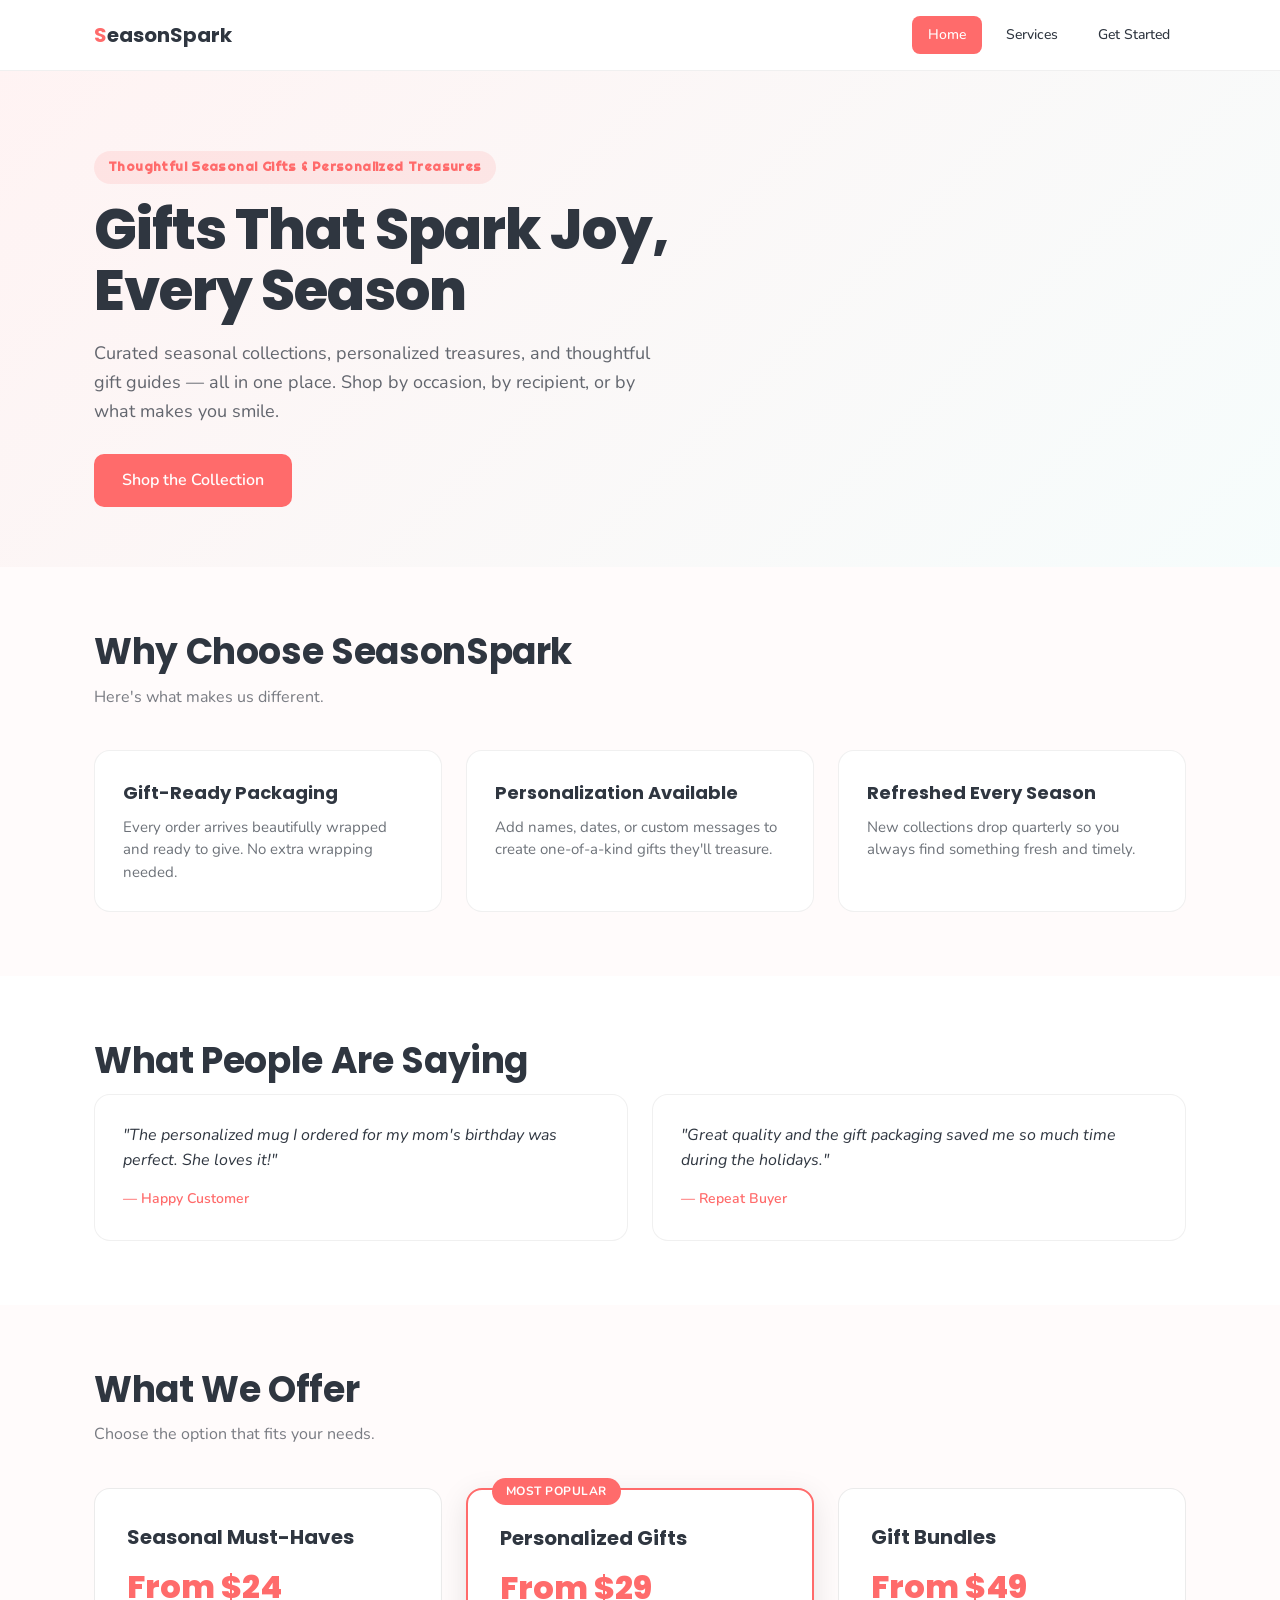
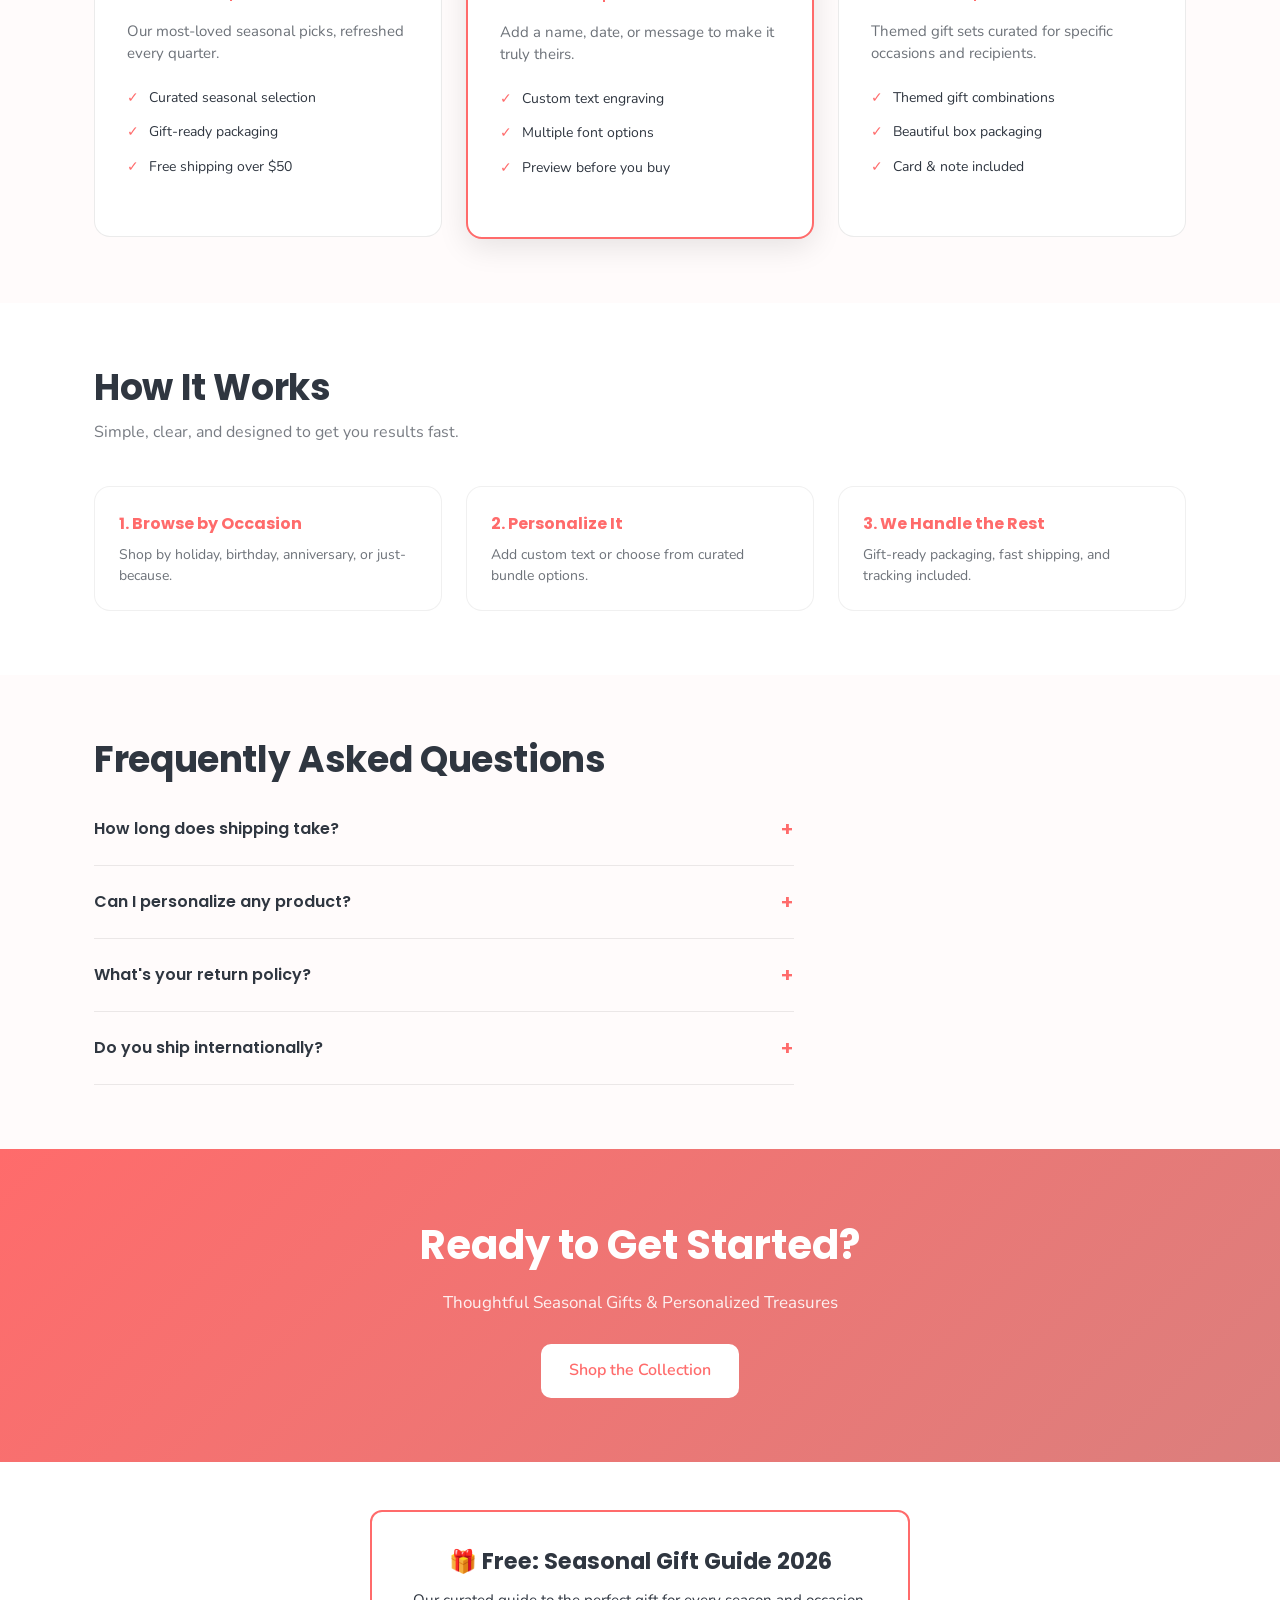
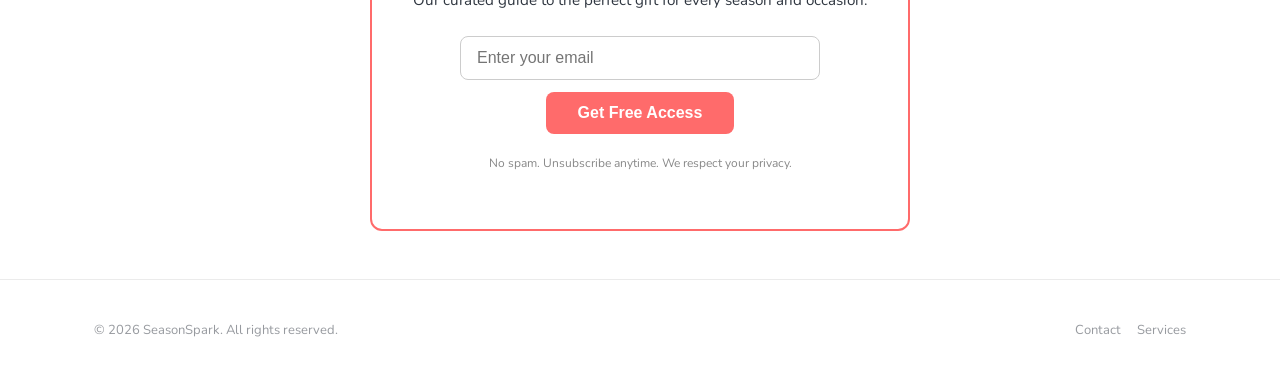
==== index.html @ 9049952f "Deploy myseasonalspark.com — ASI Network site update" ====
<!DOCTYPE html>
<html lang="en">
<head>
  <meta charset="utf-8">
  <meta name="viewport" content="width=device-width, initial-scale=1">
  <title>Home | SeasonSpark</title>
  <meta name="description" content="Discover curated seasonal collections and personalized gifts for every occasion. From holiday must-haves to birthday surprises — find the perfect gift that sparks joy.">
  <meta property="og:title" content="Home | SeasonSpark">
  <meta property="og:description" content="Discover curated seasonal collections and personalized gifts for every occasion. From holiday must-haves to birthday surprises — find the perfect gift that sparks joy.">
  <meta property="og:type" content="website">
  <meta property="og:url" content="https://myseasonalspark.com/">
  <meta name="twitter:card" content="summary">
  <meta name="twitter:title" content="Home | SeasonSpark">
  <meta name="twitter:description" content="Discover curated seasonal collections and personalized gifts for every occasion. From holiday must-haves to birthday surprises — find the perfect gift that sparks joy.">
  <link rel="preconnect" href="https://fonts.googleapis.com">
  <link rel="preconnect" href="https://fonts.gstatic.com" crossorigin>
  <link href="https://fonts.googleapis.com/css2?family=Poppins:wght@400;500;600;700;800&family=Nunito:wght@400;500;600;700;800&family=Righteous:wght@400;500;600;700;800&display=swap" rel="stylesheet">
  <link rel="stylesheet" href="./styles.css">
<script type="application/ld+json">
{
  "@context": "https://schema.org",
  "@type": "Store",
  "name": "SeasonSpark",
  "description": "Curated seasonal and occasion-based gift collections with personalization options.",
  "url": "https://myseasonalspark.com",
  "email": "hello@myseasonalspark.com"
}
</script>
<link rel="canonical" href="https://myseasonalspark.com/">
</head>
<body data-business-id="b2">
  <header class="site-header">
    <div class="container">
      <a href="./index.html" class="logo"><span>S</span>easonSpark</a>
      <nav class="nav-links">
    <a href="./index.html" class="active">Home</a>
    <a href="./offer.html">Services</a>
    <a href="./checkout.html">Get Started</a>
      </nav>
    </div>
  </header>
  <section class="hero-section">
    <div class="container">
      <div class="hero-content">
        <div class="hero-badge">Thoughtful Seasonal Gifts &amp; Personalized Treasures</div>
        <h1>Gifts That Spark Joy, Every Season</h1>
        <p>Curated seasonal collections, personalized treasures, and thoughtful gift guides — all in one place. Shop by occasion, by recipient, or by what makes you smile.</p>
        <div class="btn-group">
          <a href="./offer.html" class="btn btn-primary">Shop the Collection</a>
        </div>
      </div>
    </div>
  </section>
  <section class="section section-alt">
    <div class="container">
      <h2 class="section-title">Why Choose SeasonSpark</h2>
      <p class="section-subtitle">Here's what makes us different.</p>
      <div class="features-grid">
        <div class="feature-card">
          <h3>Gift-Ready Packaging</h3>
          <p>Every order arrives beautifully wrapped and ready to give. No extra wrapping needed.</p>
        </div>
        <div class="feature-card">
          <h3>Personalization Available</h3>
          <p>Add names, dates, or custom messages to create one-of-a-kind gifts they&#x27;ll treasure.</p>
        </div>
        <div class="feature-card">
          <h3>Refreshed Every Season</h3>
          <p>New collections drop quarterly so you always find something fresh and timely.</p>
        </div>
      </div>
    </div>
  </section>
  <section class="section">
    <div class="container">
      <h2 class="section-title">What People Are Saying</h2>
      <div class="proof-grid">
        <div class="proof-card">
          <blockquote>"The personalized mug I ordered for my mom&#x27;s birthday was perfect. She loves it!"</blockquote>
          <cite>— Happy Customer</cite>
        </div>
        <div class="proof-card">
          <blockquote>"Great quality and the gift packaging saved me so much time during the holidays."</blockquote>
          <cite>— Repeat Buyer</cite>
        </div>
      </div>
    </div>
  </section>
  <section class="section  section-alt">
    <div class="container">
      <h2 class="section-title">What We Offer</h2>
      <p class="section-subtitle">Choose the option that fits your needs.</p>
      <div class="offers-grid">
        <div class="offer-card">
          <h3>Seasonal Must-Haves</h3>
          <div class="offer-price">From $24</div>
          <p>Our most-loved seasonal picks, refreshed every quarter.</p>
          <ul>
          <li>Curated seasonal selection</li>
          <li>Gift-ready packaging</li>
          <li>Free shipping over $50</li>
          </ul>
        </div>
        <div class="offer-card featured">
          <h3>Personalized Gifts</h3>
          <div class="offer-price">From $29</div>
          <p>Add a name, date, or message to make it truly theirs.</p>
          <ul>
          <li>Custom text engraving</li>
          <li>Multiple font options</li>
          <li>Preview before you buy</li>
          </ul>
        </div>
        <div class="offer-card">
          <h3>Gift Bundles</h3>
          <div class="offer-price">From $49</div>
          <p>Themed gift sets curated for specific occasions and recipients.</p>
          <ul>
          <li>Themed gift combinations</li>
          <li>Beautiful box packaging</li>
          <li>Card &amp; note included</li>
          </ul>
        </div>
      </div>
    </div>
  </section>
  <section class="section">
    <div class="container">
      <h2 class="section-title">How It Works</h2>
      <p class="section-subtitle">Simple, clear, and designed to get you results fast.</p>
      <div class="process-grid">
        <div class="process-step">
          <h3>1. Browse by Occasion</h3>
          <p>Shop by holiday, birthday, anniversary, or just-because.</p>
        </div>
        <div class="process-step">
          <h3>2. Personalize It</h3>
          <p>Add custom text or choose from curated bundle options.</p>
        </div>
        <div class="process-step">
          <h3>3. We Handle the Rest</h3>
          <p>Gift-ready packaging, fast shipping, and tracking included.</p>
        </div>
      </div>
    </div>
  </section>
  <section class="section section-alt">
    <div class="container">
      <h2 class="section-title">Frequently Asked Questions</h2>
      <div class="faq-list">
        <details class="faq-item">
          <summary>How long does shipping take?</summary>
          <p>Standard shipping is 5-8 business days. Express options available at checkout for time-sensitive gifts.</p>
        </details>
        <details class="faq-item">
          <summary>Can I personalize any product?</summary>
          <p>Most of our products support personalization. Look for the &#x27;Personalize&#x27; badge on eligible items.</p>
        </details>
        <details class="faq-item">
          <summary>What&#x27;s your return policy?</summary>
          <p>30-day returns for non-personalized items. Personalized items can be exchanged if there&#x27;s a production error.</p>
        </details>
        <details class="faq-item">
          <summary>Do you ship internationally?</summary>
          <p>Currently shipping within the US. International shipping coming soon.</p>
        </details>
      </div>
    </div>
  </section>
  <section class="cta-section">
    <div class="container">
      <h2>Ready to Get Started?</h2>
      <p>Thoughtful Seasonal Gifts &amp; Personalized Treasures</p>
      <a href="./offer.html" class="btn btn-primary">Shop the Collection</a>
    </div>
  </section>
  
  <!-- Lead Capture -->
  <section class="lead-capture" id="free-resource">
    <h3>🎁 Free: Seasonal Gift Guide 2026</h3>
    <p>Our curated guide to the perfect gift for every season and occasion.</p>
    <form action="#" method="POST" id="lead-form">
      <input type="email" name="email" placeholder="Enter your email" required aria-label="Email address">
      <button type="submit">Get Free Access</button>
      <p class="privacy-note">No spam. Unsubscribe anytime. We respect your privacy.</p>
    </form>
  </section>

  <footer class="site-footer">
    <div class="container">
      <div class="footer-content">
        <p>&copy; 2026 SeasonSpark. All rights reserved.</p>
        <div class="footer-links">
          <a href="mailto:support@myseasonalspark.com">Contact</a>
          <a href="./offer.html">Services</a>
        </div>
      </div>
    </div>
  </footer>
  <script>
  (function(){
    var bid='b2',page=location.pathname.split('/').pop()||'index.html';
    var key='asi_pv_'+bid;
    try{var d=JSON.parse(localStorage.getItem(key)||'{}');d[page]=(d[page]||0)+1;d._total=(d._total||0)+1;d._last=new Date().toISOString();d._ref=document.referrer||'direct';localStorage.setItem(key,JSON.stringify(d));}catch(e){}
    if(window.ASI_ANALYTICS_URL){try{navigator.sendBeacon(window.ASI_ANALYTICS_URL,JSON.stringify({business_id:bid,page:page,referrer:document.referrer||'direct',timestamp:new Date().toISOString(),ua:navigator.userAgent}));}catch(e){}}
  })();
  </script>

<script>
// Lead capture — stores submissions locally until email service is connected
document.addEventListener('DOMContentLoaded', function() {
  var form = document.getElementById('lead-form');
  if (form) {
    form.addEventListener('submit', function(e) {
      e.preventDefault();
      var email = form.querySelector('input[type="email"]').value;
      if (!email) return;
      // Store locally (will be replaced with real email API endpoint)
      var leads = JSON.parse(localStorage.getItem('asi_leads') || '[]');
      leads.push({ email: email, timestamp: new Date().toISOString(), source: window.location.hostname });
      localStorage.setItem('asi_leads', JSON.stringify(leads));
      // Show success
      var section = form.closest('.lead-capture');
      section.innerHTML = '<h3>✅ You\'re in!</h3><p>Check your inbox for your free resource.</p>';
    });
  }
});
</script>

</body>
</html>
---- styles.css ----
:root {
  --primary: #FF6B6B;
  --secondary: #4ECDC4;
  --accent: #FFE66D;
  --ink: #2F3640;
  --surface: #FFFFFF;
  --display: 'Poppins', system-ui, sans-serif;
  --body: 'Nunito', system-ui, sans-serif;
  --accent-font: 'Righteous', system-ui, sans-serif;
}
*{box-sizing:border-box;margin:0;padding:0;}
body{
  font-family:var(--body);color:var(--ink);background:var(--surface);
  line-height:1.6;-webkit-font-smoothing:antialiased;
}
a{color:var(--primary);text-decoration:none;}
a:hover{text-decoration:underline;}
img{max-width:100%;height:auto;}

/* Layout */
.container{max-width:1140px;margin:0 auto;padding:0 24px;}

/* Header */
.site-header{
  padding:16px 0;border-bottom:1px solid rgba(0,0,0,0.06);
  background:rgba(255,255,255,0.95);backdrop-filter:blur(10px);
  position:sticky;top:0;z-index:100;
}
.site-header .container{display:flex;align-items:center;justify-content:space-between;gap:16px;flex-wrap:wrap;}
.logo{font-family:var(--display);font-size:20px;font-weight:700;color:var(--ink);text-decoration:none;}
.logo:hover{text-decoration:none;}
.logo span{color:var(--primary);}
.nav-links{display:flex;gap:8px;align-items:center;flex-wrap:wrap;}
.nav-links a{
  padding:8px 16px;border-radius:8px;font-size:14px;font-weight:500;
  color:var(--ink);text-decoration:none;transition:all .2s;
}
.nav-links a:hover{background:rgba(0,0,0,0.04);text-decoration:none;}
.nav-links a.active{background:var(--primary);color:#fff;}

/* Hero */
.hero-section{
  padding:80px 0 60px;
  background:linear-gradient(135deg,
    color-mix(in srgb, var(--primary) 8%, var(--surface)),
    color-mix(in srgb, var(--secondary) 5%, var(--surface)));
}
.hero-content{max-width:680px;}
.hero-badge{
  display:inline-block;padding:6px 14px;border-radius:100px;
  background:color-mix(in srgb, var(--primary) 12%, transparent);
  color:var(--primary);font-size:13px;font-weight:600;
  font-family:var(--accent-font);letter-spacing:0.03em;margin-bottom:16px;
}
.hero-content h1{
  font-family:var(--display);font-size:clamp(32px,5vw,56px);
  font-weight:800;line-height:1.08;letter-spacing:-0.02em;margin-bottom:18px;color:var(--ink);
}
.hero-content p{font-size:18px;line-height:1.6;color:color-mix(in srgb,var(--ink) 75%,transparent);max-width:560px;margin-bottom:28px;}
.btn{
  display:inline-block;padding:14px 28px;border-radius:10px;
  font-size:16px;font-weight:600;text-decoration:none;transition:all .2s;cursor:pointer;border:none;
}
.btn:hover{text-decoration:none;transform:translateY(-1px);box-shadow:0 4px 16px rgba(0,0,0,0.12);}
.btn-primary{background:var(--primary);color:#fff;}
.btn-secondary{background:transparent;color:var(--primary);border:2px solid var(--primary);}
.btn-group{display:flex;gap:12px;flex-wrap:wrap;}

/* Sections */
.section{padding:64px 0;}
.section-alt{background:color-mix(in srgb,var(--primary) 3%,var(--surface));}
.section-title{
  font-family:var(--display);font-size:clamp(24px,3.5vw,36px);
  font-weight:700;line-height:1.15;letter-spacing:-0.01em;margin-bottom:12px;
}
.section-subtitle{font-size:16px;color:color-mix(in srgb,var(--ink) 65%,transparent);max-width:560px;margin-bottom:40px;}

/* Feature grid */
.features-grid{display:grid;grid-template-columns:repeat(auto-fit,minmax(300px,1fr));gap:24px;}
.feature-card{
  padding:28px;border-radius:16px;background:#fff;
  border:1px solid rgba(0,0,0,0.06);transition:box-shadow .2s;
}
.feature-card:hover{box-shadow:0 8px 30px rgba(0,0,0,0.08);}
.feature-card h3{font-family:var(--display);font-size:18px;font-weight:700;margin-bottom:8px;}
.feature-card p{font-size:15px;color:color-mix(in srgb,var(--ink) 70%,transparent);line-height:1.5;}

/* Offer cards */
.offers-grid{display:grid;grid-template-columns:repeat(auto-fit,minmax(280px,1fr));gap:24px;align-items:start;}
.offer-card{
  padding:32px;border-radius:16px;background:#fff;
  border:1px solid rgba(0,0,0,0.08);position:relative;
}
.offer-card.featured{border:2px solid var(--primary);box-shadow:0 8px 30px rgba(0,0,0,0.1);}
.offer-card.featured::before{
  content:'Most Popular';position:absolute;top:-12px;left:24px;
  padding:4px 14px;border-radius:100px;background:var(--primary);color:#fff;
  font-size:12px;font-weight:700;letter-spacing:0.04em;text-transform:uppercase;
}
.offer-card h3{font-family:var(--display);font-size:20px;font-weight:700;margin-bottom:4px;}
.offer-price{font-size:32px;font-weight:800;color:var(--primary);font-family:var(--display);margin:8px 0;}
.offer-card>p{font-size:15px;color:color-mix(in srgb,var(--ink) 70%,transparent);margin-bottom:16px;line-height:1.5;}
.offer-card ul{list-style:none;margin-bottom:20px;}
.offer-card ul li{padding:6px 0;font-size:14px;color:var(--ink);position:relative;padding-left:22px;}
.offer-card ul li::before{content:'✓';position:absolute;left:0;color:var(--primary);font-weight:700;}
.offer-card .btn{width:100%;text-align:center;}

/* Process */
.process-grid{display:grid;grid-template-columns:repeat(auto-fit,minmax(220px,1fr));gap:24px;counter-reset:process;}
.process-step{padding:24px;border-radius:16px;background:#fff;border:1px solid rgba(0,0,0,0.06);}
.process-step h3{font-family:var(--display);font-size:16px;font-weight:700;margin-bottom:8px;color:var(--primary);}
.process-step p{font-size:14px;color:color-mix(in srgb,var(--ink) 70%,transparent);line-height:1.5;}

/* FAQ */
.faq-list{max-width:700px;}
.faq-item{border-bottom:1px solid rgba(0,0,0,0.08);padding:20px 0;}
.faq-item summary{
  font-family:var(--display);font-size:16px;font-weight:600;cursor:pointer;
  list-style:none;display:flex;justify-content:space-between;align-items:center;
}
.faq-item summary::after{content:'+';font-size:20px;color:var(--primary);transition:transform .2s;}
.faq-item[open] summary::after{content:'−';}
.faq-item p{margin-top:12px;font-size:15px;color:color-mix(in srgb,var(--ink) 75%,transparent);line-height:1.6;}

/* Proof */
.proof-grid{display:grid;grid-template-columns:repeat(auto-fit,minmax(300px,1fr));gap:24px;}
.proof-card{padding:28px;border-radius:16px;background:#fff;border:1px solid rgba(0,0,0,0.06);}
.proof-card blockquote{font-size:16px;font-style:italic;line-height:1.6;color:var(--ink);margin-bottom:12px;}
.proof-card cite{font-size:14px;font-weight:600;color:var(--primary);font-style:normal;}

/* CTA Footer */
.cta-section{
  padding:64px 0;text-align:center;
  background:linear-gradient(135deg,var(--primary),color-mix(in srgb,var(--primary) 80%,var(--secondary)));
  color:#fff;
}
.cta-section h2{font-family:var(--display);font-size:clamp(24px,4vw,40px);font-weight:700;margin-bottom:12px;color:#fff;}
.cta-section p{font-size:17px;opacity:.9;margin-bottom:28px;max-width:500px;margin-left:auto;margin-right:auto;}
.cta-section .btn-primary{background:#fff;color:var(--primary);}

/* Footer */
.site-footer{padding:40px 0;border-top:1px solid rgba(0,0,0,0.08);}
.footer-content{display:flex;justify-content:space-between;align-items:center;flex-wrap:wrap;gap:16px;}
.footer-content p{font-size:13px;color:color-mix(in srgb,var(--ink) 50%,transparent);}
.footer-links{display:flex;gap:16px;}
.footer-links a{font-size:13px;color:color-mix(in srgb,var(--ink) 50%,transparent);}
.footer-links a:hover{color:var(--primary);}

/* Network grid (B0 only) */
.network-grid{display:grid;grid-template-columns:repeat(auto-fit,minmax(300px,1fr));gap:20px;}
.network-card{
  padding:24px;border-radius:16px;background:#fff;
  border:1px solid rgba(0,0,0,0.06);transition:all .2s;
}
.network-card:hover{box-shadow:0 8px 30px rgba(0,0,0,0.08);transform:translateY(-2px);}
.network-card h3{font-family:var(--display);font-size:17px;font-weight:700;margin-bottom:4px;}
.network-card p{font-size:14px;color:color-mix(in srgb,var(--ink) 65%,transparent);margin-bottom:12px;}
.network-card a{font-size:14px;font-weight:600;}

/* Email capture */
.email-form{display:flex;gap:10px;flex-wrap:wrap;max-width:460px;}
.email-form input{
  flex:1;min-width:200px;padding:12px 16px;border:2px solid rgba(0,0,0,0.1);
  border-radius:10px;font-size:15px;font-family:var(--body);
}
.email-form input:focus{outline:none;border-color:var(--primary);}

/* Responsive */
@media(max-width:768px){
  .hero-section{padding:48px 0 40px;}
  .hero-content h1{font-size:28px;}
  .features-grid,.offers-grid,.process-grid,.proof-grid,.network-grid{grid-template-columns:1fr;}
  .nav-links{gap:4px;}
  .nav-links a{padding:6px 10px;font-size:13px;}
  .footer-content{flex-direction:column;text-align:center;}
}

/* ── Lead Capture ── */
.lead-capture {
  background: var(--surface, #f8f9fa);
  border: 2px solid var(--primary, #2563eb);
  border-radius: 12px;
  padding: 2rem;
  margin: 3rem auto;
  max-width: 540px;
  text-align: center;
}
.lead-capture h3 {
  font-family: var(--display, sans-serif);
  color: var(--ink, #1a1a2e);
  margin-bottom: 0.5rem;
  font-size: 1.4rem;
}
.lead-capture p {
  color: var(--ink, #333);
  margin-bottom: 1.5rem;
  font-size: 0.95rem;
}
.lead-capture form {
  display: flex;
  flex-direction: column;
  gap: 0.75rem;
  align-items: center;
}
.lead-capture input[type="email"] {
  width: 100%;
  max-width: 360px;
  padding: 0.75rem 1rem;
  border: 1px solid #ccc;
  border-radius: 8px;
  font-size: 1rem;
}
.lead-capture button {
  background: var(--primary, #2563eb);
  color: #fff;
  border: none;
  padding: 0.75rem 2rem;
  border-radius: 8px;
  font-size: 1rem;
  font-weight: 600;
  cursor: pointer;
  transition: opacity 0.2s;
}
.lead-capture button:hover {
  opacity: 0.9;
}
.lead-capture .privacy-note {
  font-size: 0.75rem;
  color: #888;
  margin-top: 0.5rem;
}
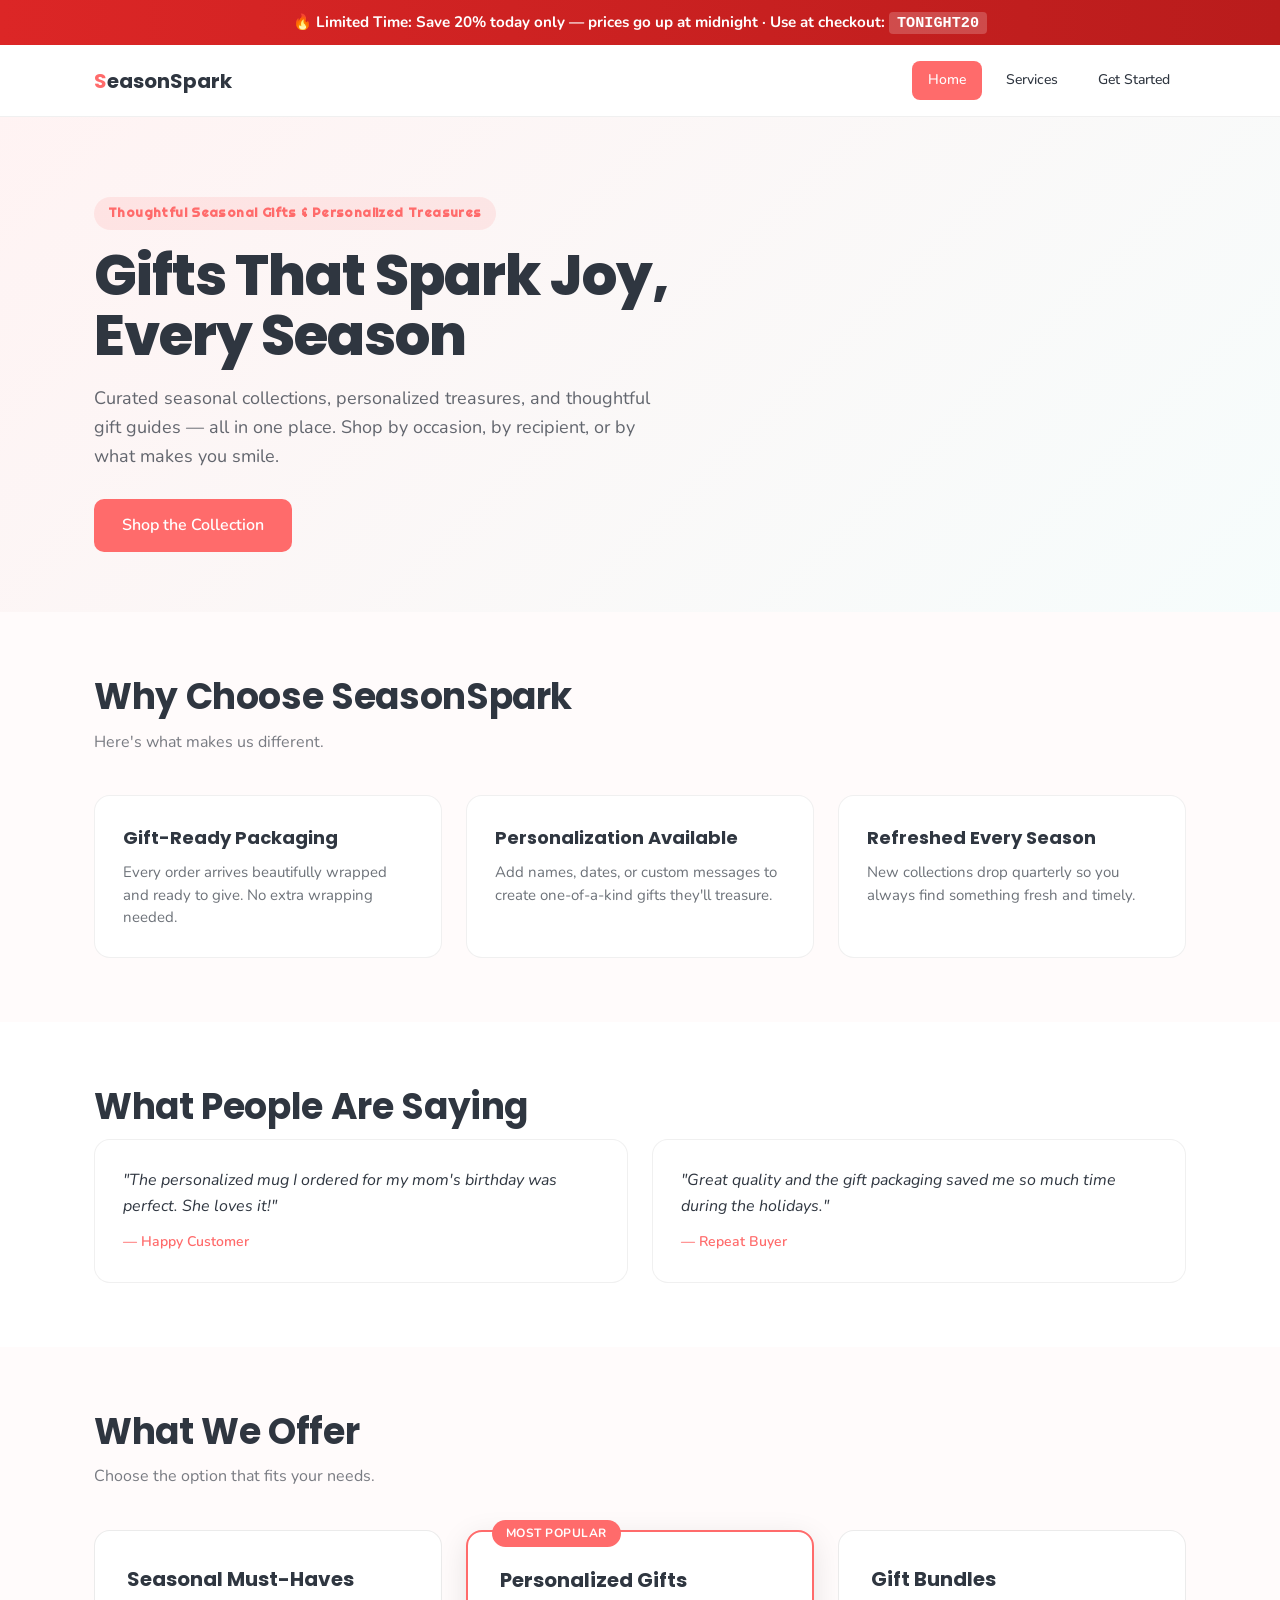
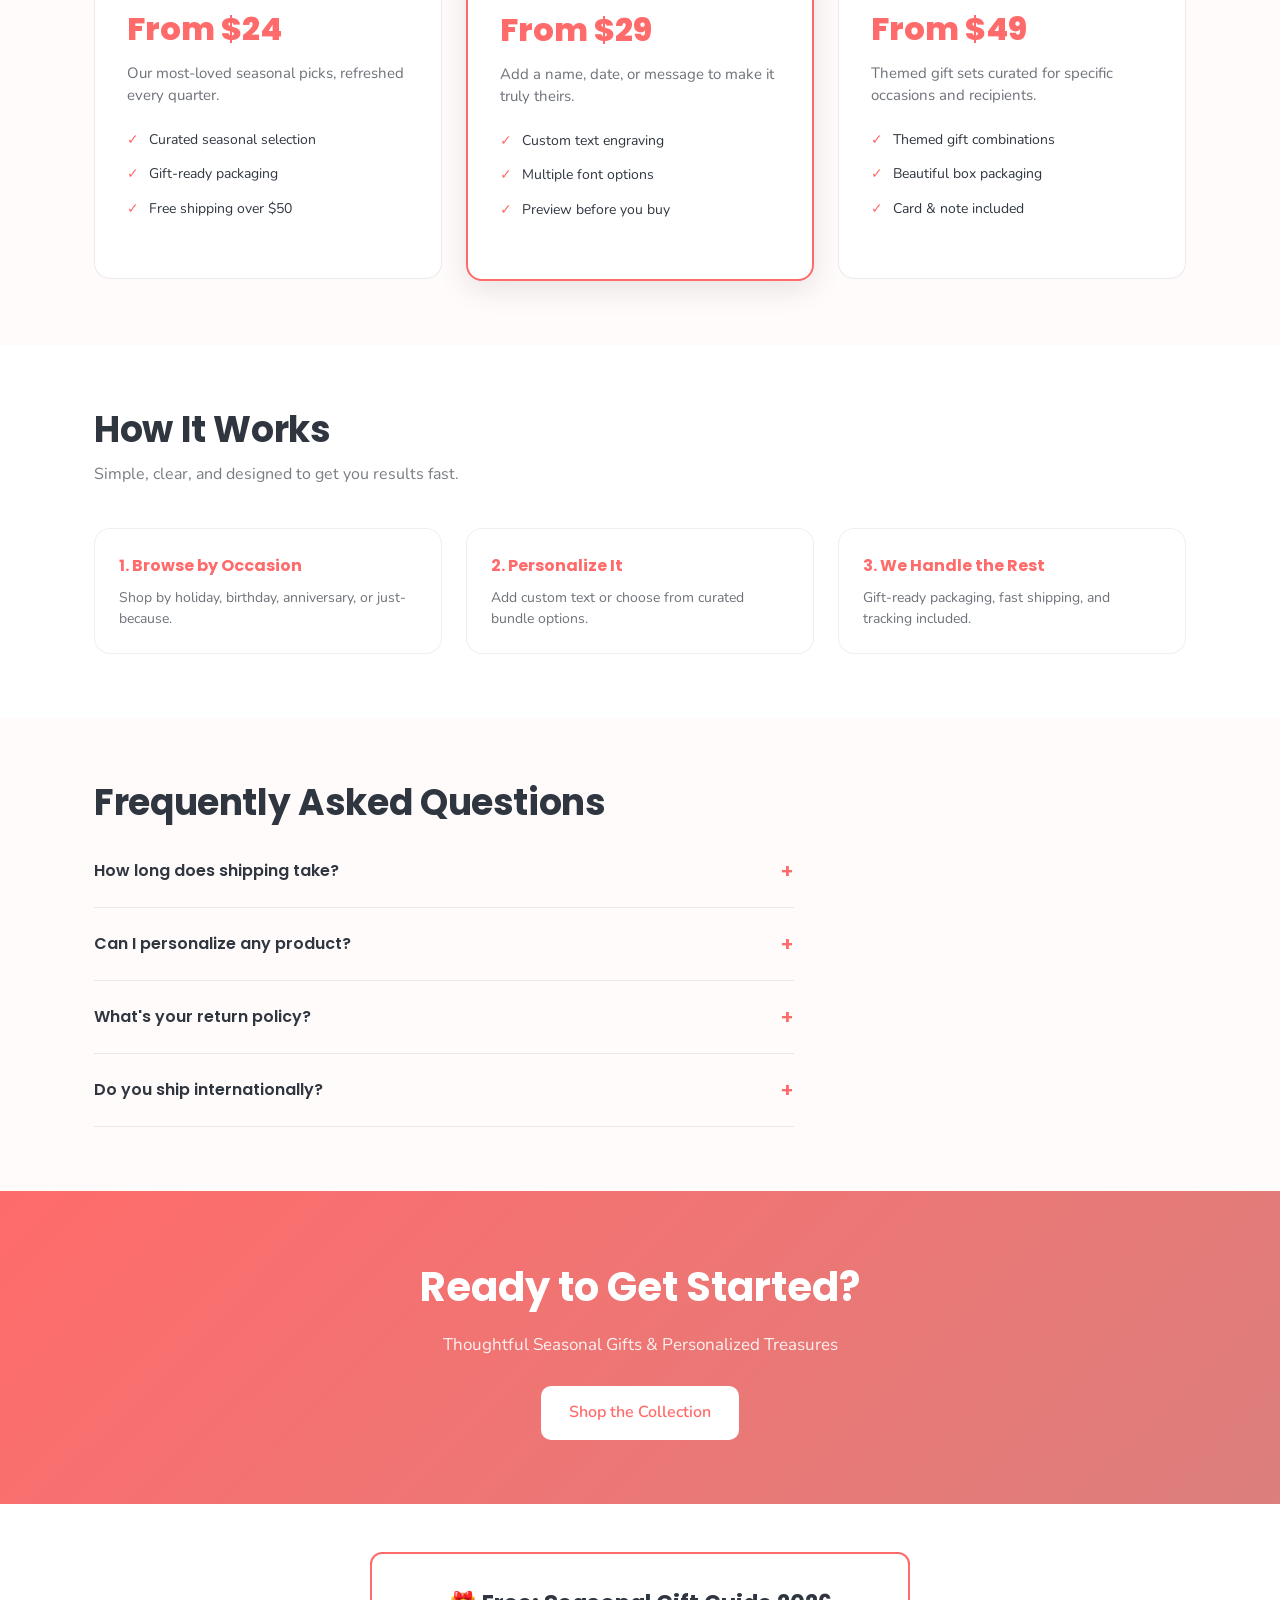
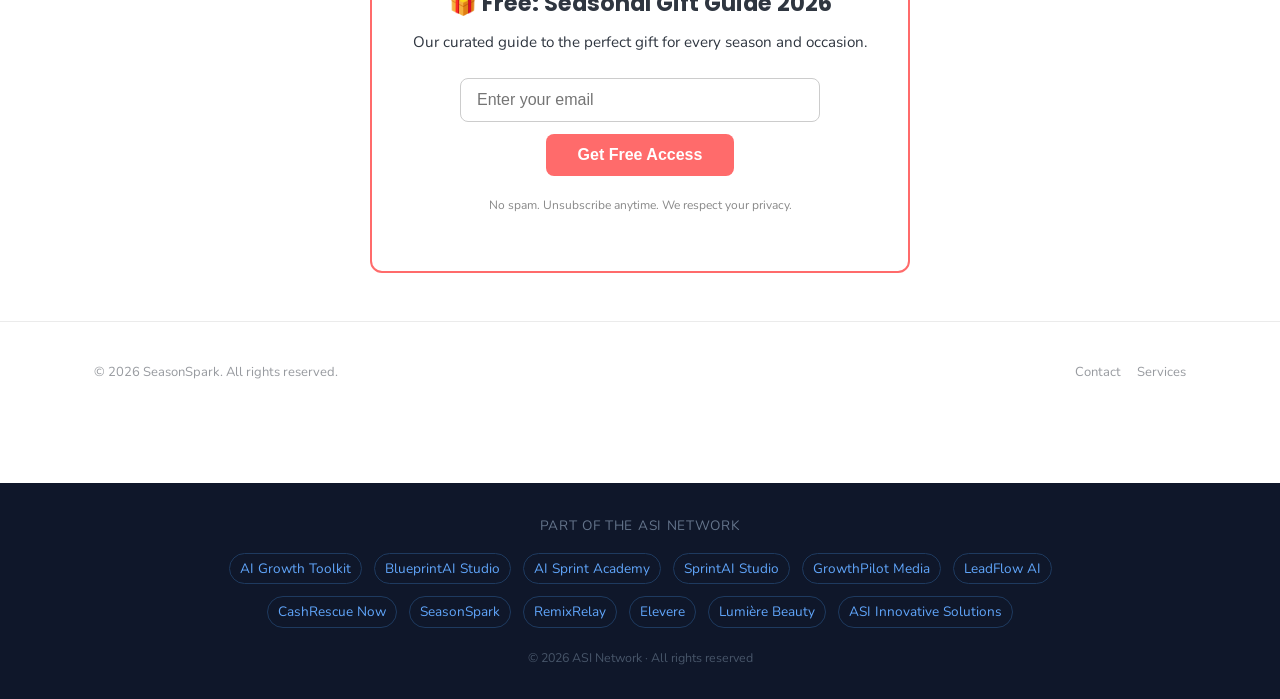
==== commit 65f8596a: "Midnight sprint: urgency + network links [19:20Z]" ====
--- a/index.html
+++ b/index.html
@@ -1,4 +1,6 @@
-<!DOCTYPE html>
+<div style="background:linear-gradient(90deg,#dc2626,#b91c1c);color:white;text-align:center;padding:10px 20px;font-weight:700;font-size:0.95rem;position:sticky;top:0;z-index:9999;">
+  🔥 Limited Time: Save 20% today only — prices go up at midnight · Use at checkout: <span style="background:rgba(255,255,255,0.2);padding:2px 8px;border-radius:4px;font-family:monospace;">TONIGHT20</span>
+</div><!DOCTYPE html>
 <html lang="en">
 <head>
   <meta charset="utf-8">
@@ -227,5 +229,26 @@
 });
 </script>
 
+
+
+<div class="asi-network-footer" style="background:#0f172a;color:#94a3b8;padding:32px 20px;margin-top:60px;text-align:center;">
+  <p style="font-size:0.85rem;margin-bottom:16px;color:#64748b;letter-spacing:0.05em;text-transform:uppercase;">Part of the ASI Network</p>
+  <div style="display:flex;flex-wrap:wrap;justify-content:center;gap:12px;max-width:900px;margin:0 auto;">
+    <a href="https://growthkithq.com" style="color:#60a5fa;text-decoration:none;font-size:0.85rem;padding:4px 10px;border:1px solid #1e3a5f;border-radius:20px;">AI Growth Toolkit</a>
+    <a href="https://blueprintaistudios.com" style="color:#60a5fa;text-decoration:none;font-size:0.85rem;padding:4px 10px;border:1px solid #1e3a5f;border-radius:20px;">BlueprintAI Studio</a>
+    <a href="https://aisprintacademy.com" style="color:#60a5fa;text-decoration:none;font-size:0.85rem;padding:4px 10px;border:1px solid #1e3a5f;border-radius:20px;">AI Sprint Academy</a>
+    <a href="https://sprintaistudios.com" style="color:#60a5fa;text-decoration:none;font-size:0.85rem;padding:4px 10px;border:1px solid #1e3a5f;border-radius:20px;">SprintAI Studio</a>
+    <a href="https://thegrowthpilothq.com" style="color:#60a5fa;text-decoration:none;font-size:0.85rem;padding:4px 10px;border:1px solid #1e3a5f;border-radius:20px;">GrowthPilot Media</a>
+    <a href="https://theleadflowhq.com" style="color:#60a5fa;text-decoration:none;font-size:0.85rem;padding:4px 10px;border:1px solid #1e3a5f;border-radius:20px;">LeadFlow AI</a>
+    <a href="https://thecashrescue.com" style="color:#60a5fa;text-decoration:none;font-size:0.85rem;padding:4px 10px;border:1px solid #1e3a5f;border-radius:20px;">CashRescue Now</a>
+    <a href="https://myseasonalspark.com" style="color:#60a5fa;text-decoration:none;font-size:0.85rem;padding:4px 10px;border:1px solid #1e3a5f;border-radius:20px;">SeasonSpark</a>
+    <a href="https://vfaistudios.com" style="color:#60a5fa;text-decoration:none;font-size:0.85rem;padding:4px 10px;border:1px solid #1e3a5f;border-radius:20px;">RemixRelay</a>
+    <a href="https://elevstyle.com" style="color:#60a5fa;text-decoration:none;font-size:0.85rem;padding:4px 10px;border:1px solid #1e3a5f;border-radius:20px;">Elevere</a>
+    <a href="https://lumiereglowco.com" style="color:#60a5fa;text-decoration:none;font-size:0.85rem;padding:4px 10px;border:1px solid #1e3a5f;border-radius:20px;">Lumière Beauty</a>
+    <a href="https://asiinnovativesolutions.com" style="color:#60a5fa;text-decoration:none;font-size:0.85rem;padding:4px 10px;border:1px solid #1e3a5f;border-radius:20px;">ASI Innovative Solutions</a>
+  </div>
+  <p style="font-size:0.78rem;margin-top:20px;color:#475569;">© 2026 ASI Network · All rights reserved</p>
+</div>
+
 </body>
 </html>
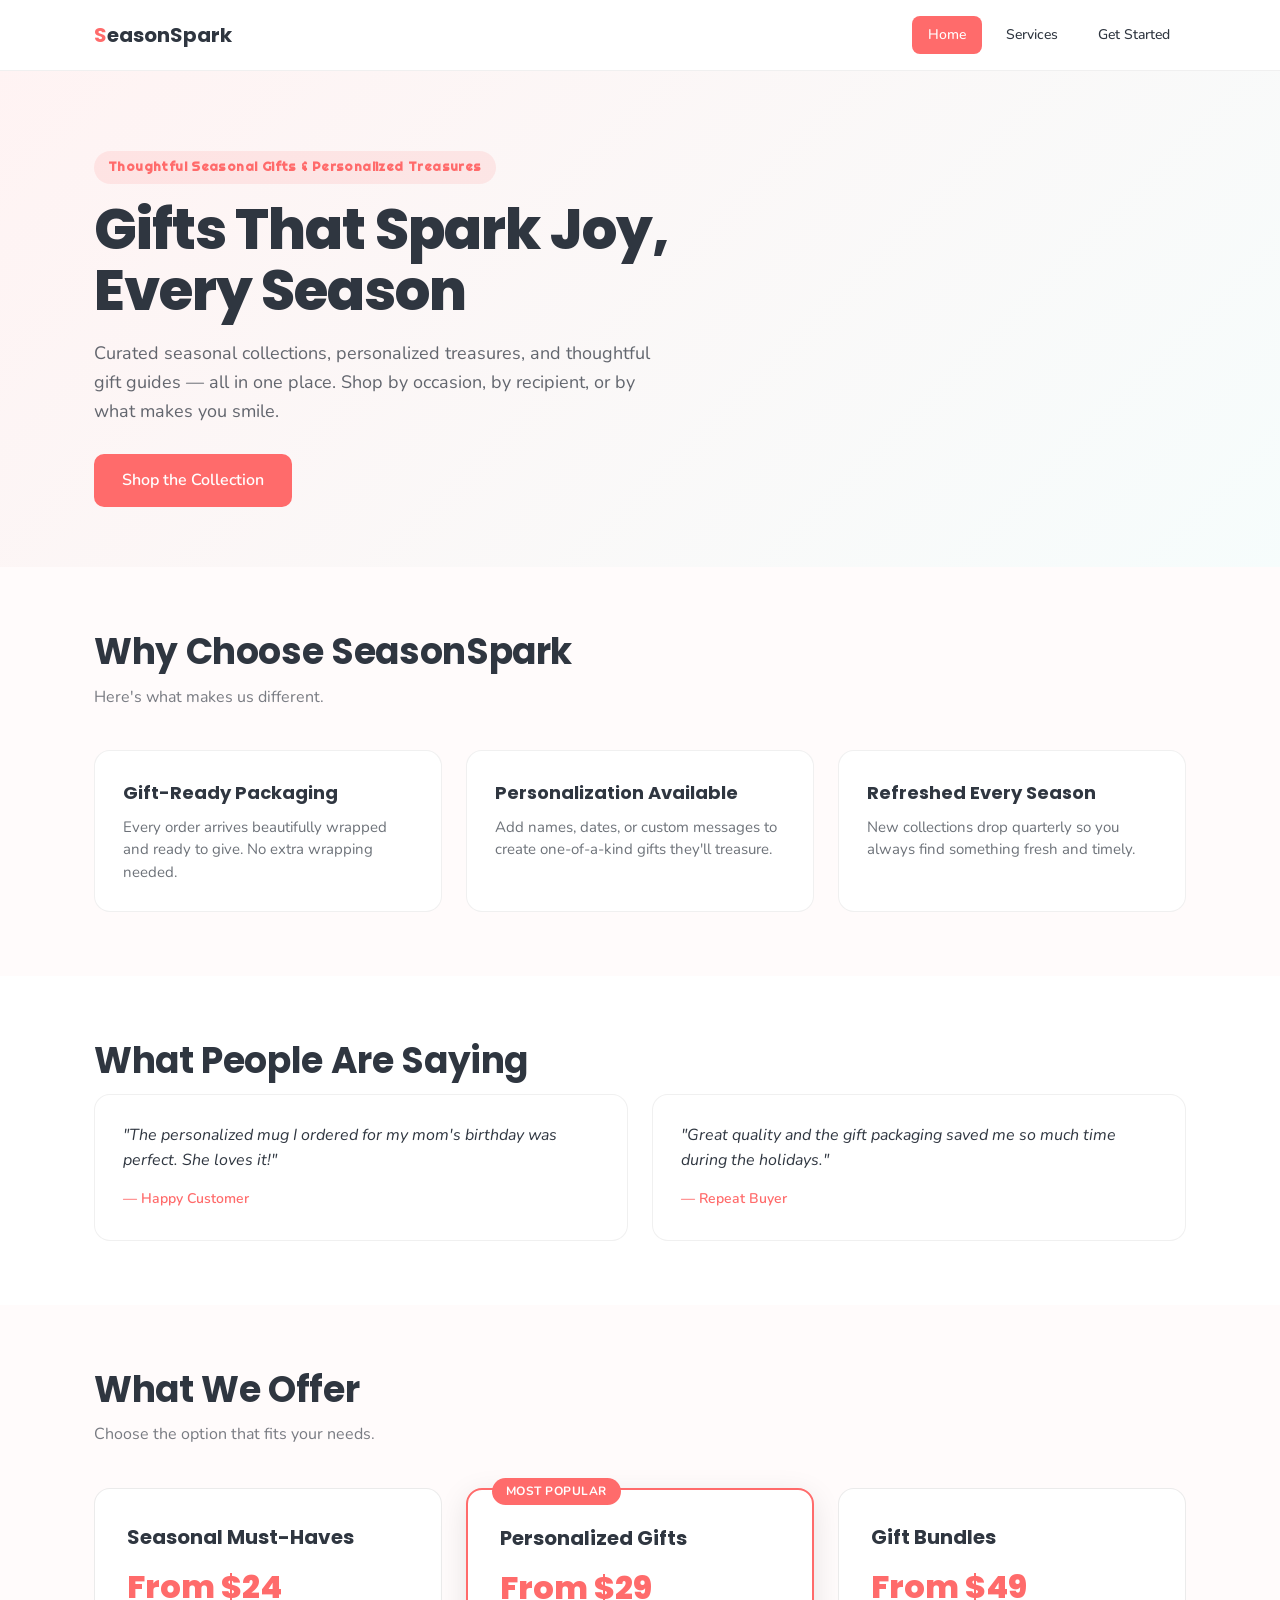
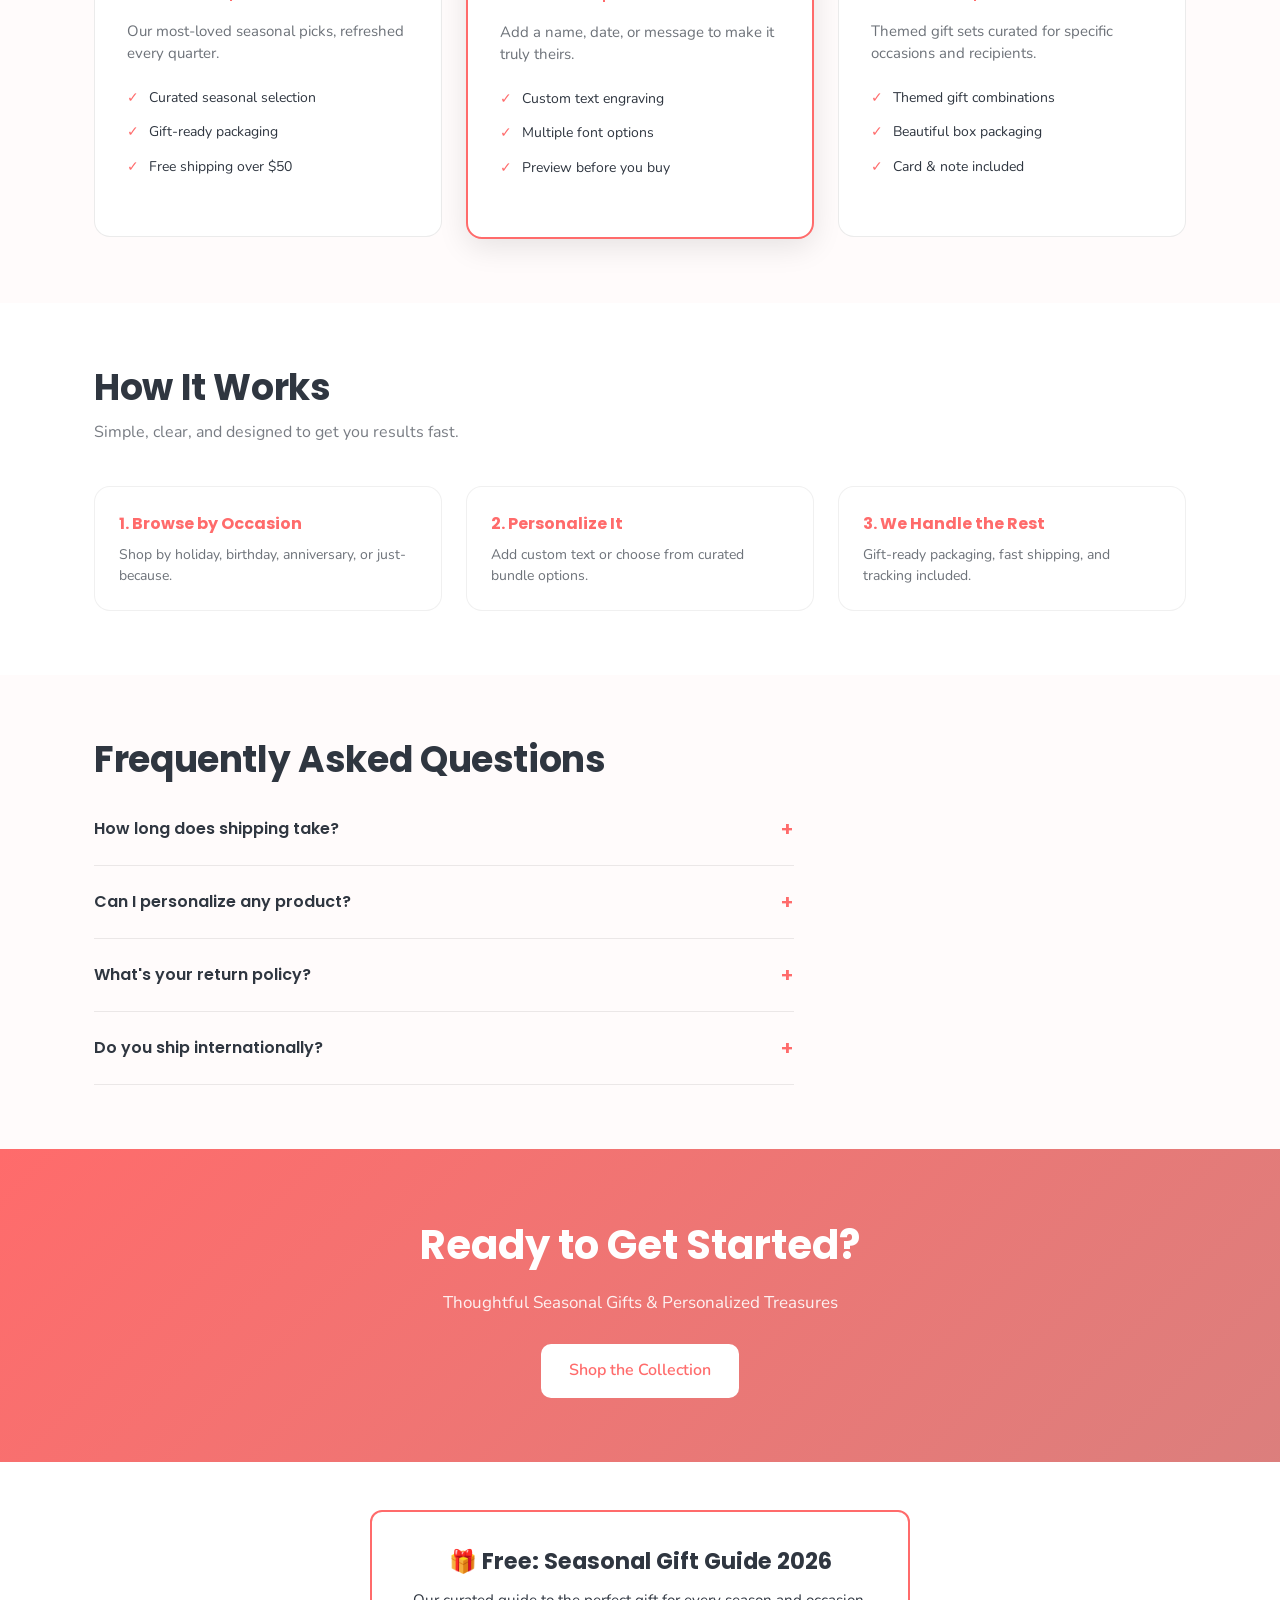
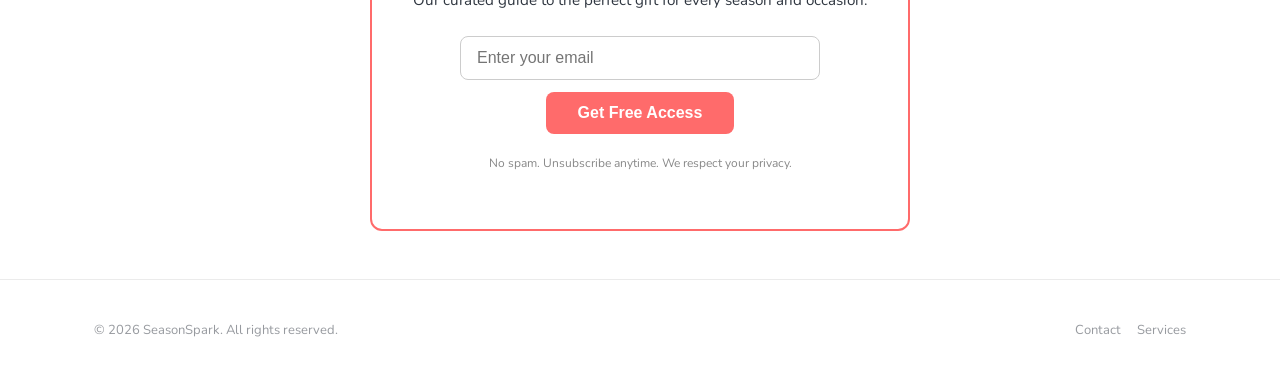
==== commit 06c449e3: "Deploy myseasonalspark.com — ASI Network site update" ====
--- a/index.html
+++ b/index.html
@@ -1,6 +1,4 @@
-<div style="background:linear-gradient(90deg,#dc2626,#b91c1c);color:white;text-align:center;padding:10px 20px;font-weight:700;font-size:0.95rem;position:sticky;top:0;z-index:9999;">
-  🔥 Limited Time: Save 20% today only — prices go up at midnight · Use at checkout: <span style="background:rgba(255,255,255,0.2);padding:2px 8px;border-radius:4px;font-family:monospace;">TONIGHT20</span>
-</div><!DOCTYPE html>
+<!DOCTYPE html>
 <html lang="en">
 <head>
   <meta charset="utf-8">
@@ -229,26 +227,5 @@
 });
 </script>
 
-
-
-<div class="asi-network-footer" style="background:#0f172a;color:#94a3b8;padding:32px 20px;margin-top:60px;text-align:center;">
-  <p style="font-size:0.85rem;margin-bottom:16px;color:#64748b;letter-spacing:0.05em;text-transform:uppercase;">Part of the ASI Network</p>
-  <div style="display:flex;flex-wrap:wrap;justify-content:center;gap:12px;max-width:900px;margin:0 auto;">
-    <a href="https://growthkithq.com" style="color:#60a5fa;text-decoration:none;font-size:0.85rem;padding:4px 10px;border:1px solid #1e3a5f;border-radius:20px;">AI Growth Toolkit</a>
-    <a href="https://blueprintaistudios.com" style="color:#60a5fa;text-decoration:none;font-size:0.85rem;padding:4px 10px;border:1px solid #1e3a5f;border-radius:20px;">BlueprintAI Studio</a>
-    <a href="https://aisprintacademy.com" style="color:#60a5fa;text-decoration:none;font-size:0.85rem;padding:4px 10px;border:1px solid #1e3a5f;border-radius:20px;">AI Sprint Academy</a>
-    <a href="https://sprintaistudios.com" style="color:#60a5fa;text-decoration:none;font-size:0.85rem;padding:4px 10px;border:1px solid #1e3a5f;border-radius:20px;">SprintAI Studio</a>
-    <a href="https://thegrowthpilothq.com" style="color:#60a5fa;text-decoration:none;font-size:0.85rem;padding:4px 10px;border:1px solid #1e3a5f;border-radius:20px;">GrowthPilot Media</a>
-    <a href="https://theleadflowhq.com" style="color:#60a5fa;text-decoration:none;font-size:0.85rem;padding:4px 10px;border:1px solid #1e3a5f;border-radius:20px;">LeadFlow AI</a>
-    <a href="https://thecashrescue.com" style="color:#60a5fa;text-decoration:none;font-size:0.85rem;padding:4px 10px;border:1px solid #1e3a5f;border-radius:20px;">CashRescue Now</a>
-    <a href="https://myseasonalspark.com" style="color:#60a5fa;text-decoration:none;font-size:0.85rem;padding:4px 10px;border:1px solid #1e3a5f;border-radius:20px;">SeasonSpark</a>
-    <a href="https://vfaistudios.com" style="color:#60a5fa;text-decoration:none;font-size:0.85rem;padding:4px 10px;border:1px solid #1e3a5f;border-radius:20px;">RemixRelay</a>
-    <a href="https://elevstyle.com" style="color:#60a5fa;text-decoration:none;font-size:0.85rem;padding:4px 10px;border:1px solid #1e3a5f;border-radius:20px;">Elevere</a>
-    <a href="https://lumiereglowco.com" style="color:#60a5fa;text-decoration:none;font-size:0.85rem;padding:4px 10px;border:1px solid #1e3a5f;border-radius:20px;">Lumière Beauty</a>
-    <a href="https://asiinnovativesolutions.com" style="color:#60a5fa;text-decoration:none;font-size:0.85rem;padding:4px 10px;border:1px solid #1e3a5f;border-radius:20px;">ASI Innovative Solutions</a>
-  </div>
-  <p style="font-size:0.78rem;margin-top:20px;color:#475569;">© 2026 ASI Network · All rights reserved</p>
-</div>
-
 </body>
 </html>
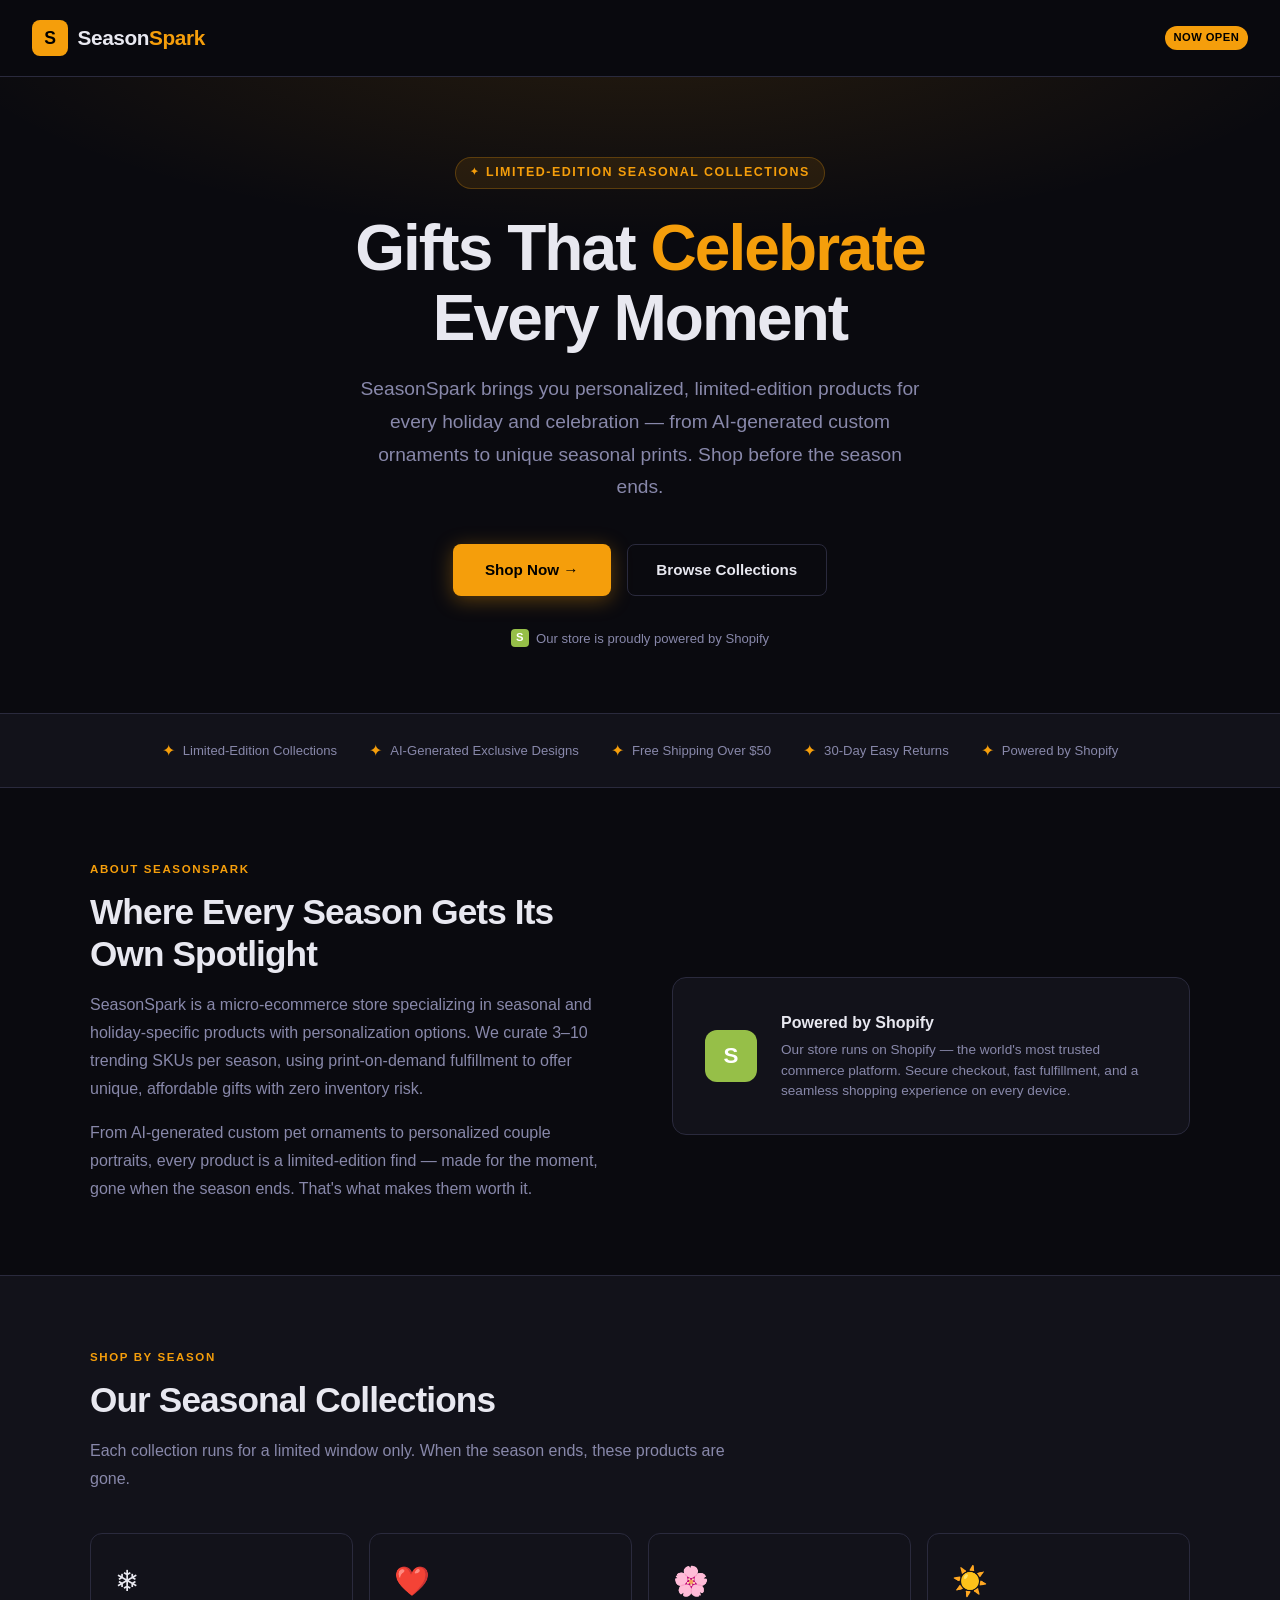
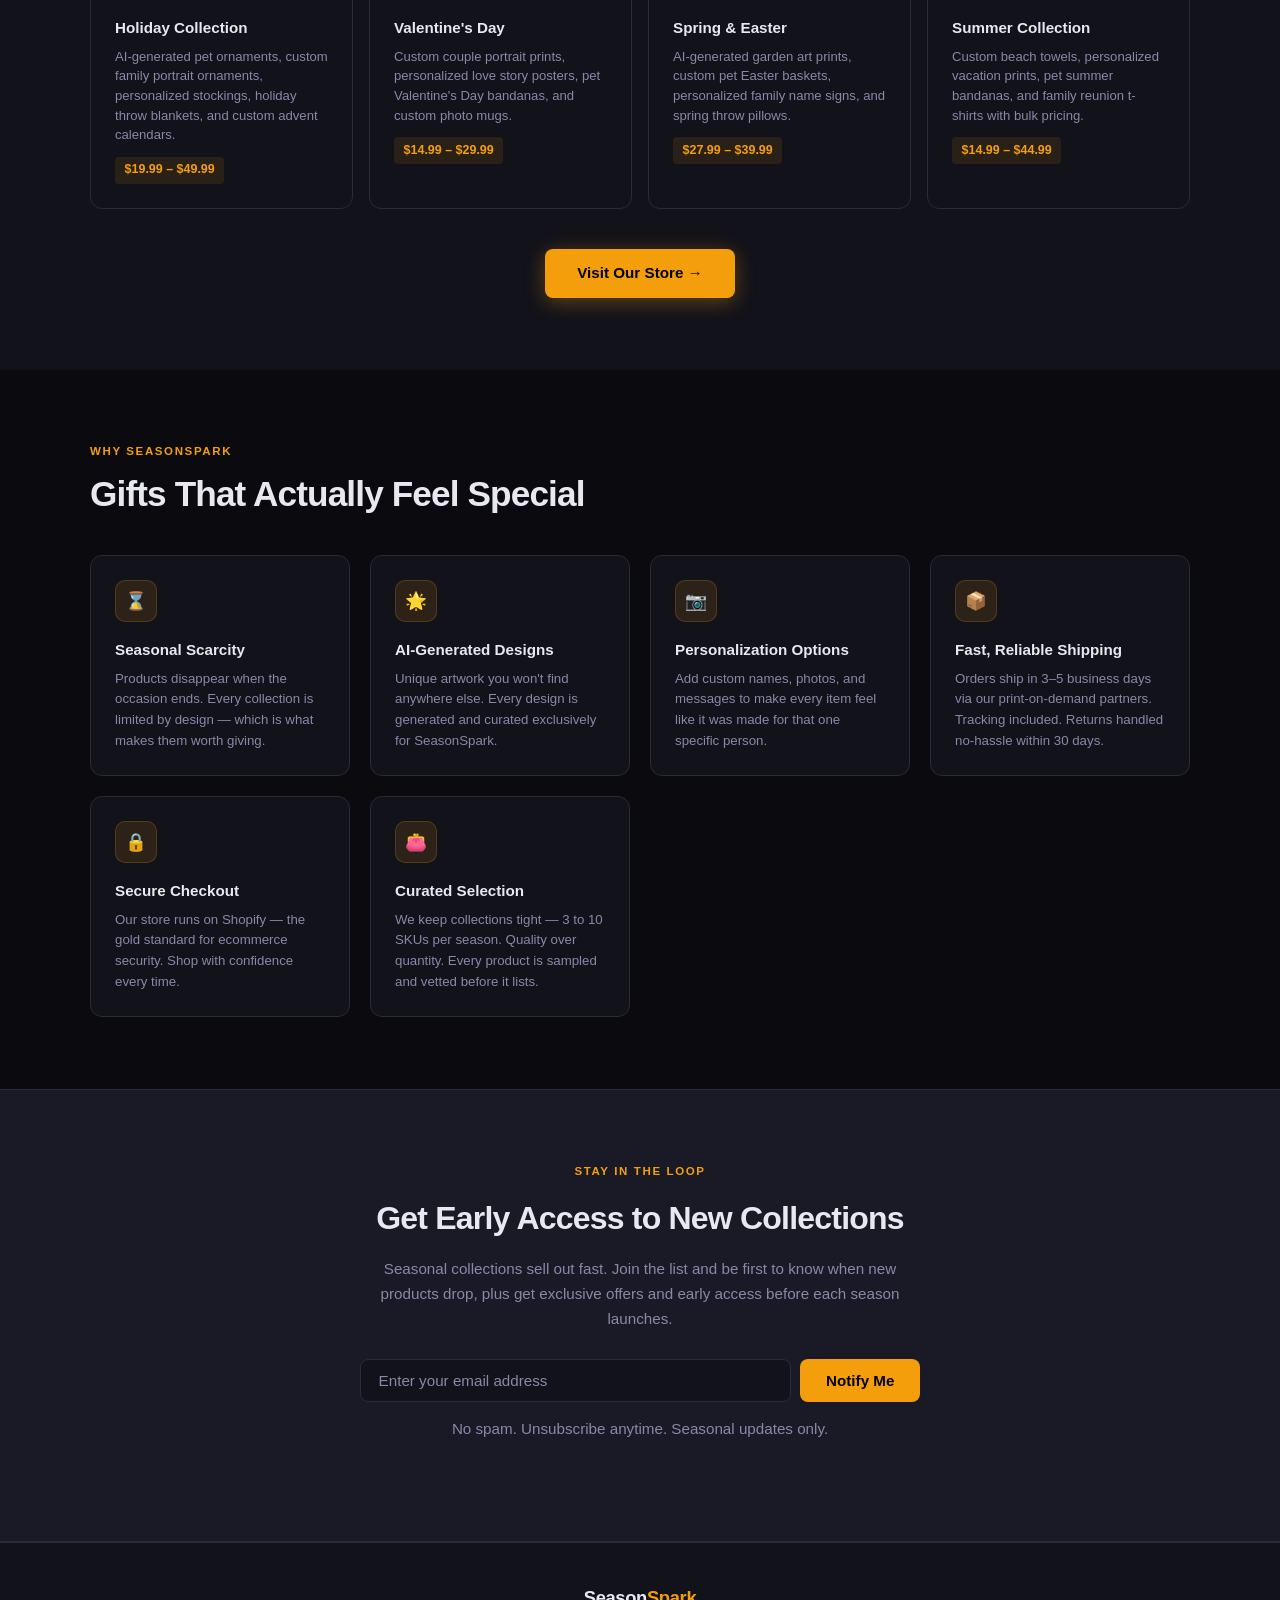
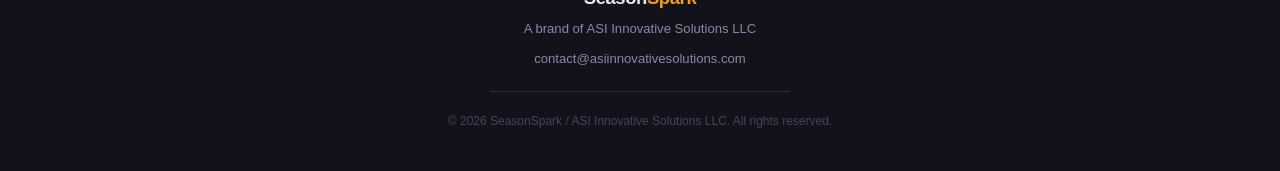
==== commit 9b6e8f9f: "Update storefront with latest SeasonSpark design" ====
--- a/index.html
+++ b/index.html
@@ -1,231 +1,762 @@
 <!DOCTYPE html>
 <html lang="en">
 <head>
-  <meta charset="utf-8">
-  <meta name="viewport" content="width=device-width, initial-scale=1">
-  <title>Home | SeasonSpark</title>
-  <meta name="description" content="Discover curated seasonal collections and personalized gifts for every occasion. From holiday must-haves to birthday surprises — find the perfect gift that sparks joy.">
-  <meta property="og:title" content="Home | SeasonSpark">
-  <meta property="og:description" content="Discover curated seasonal collections and personalized gifts for every occasion. From holiday must-haves to birthday surprises — find the perfect gift that sparks joy.">
-  <meta property="og:type" content="website">
-  <meta property="og:url" content="https://myseasonalspark.com/">
-  <meta name="twitter:card" content="summary">
-  <meta name="twitter:title" content="Home | SeasonSpark">
-  <meta name="twitter:description" content="Discover curated seasonal collections and personalized gifts for every occasion. From holiday must-haves to birthday surprises — find the perfect gift that sparks joy.">
-  <link rel="preconnect" href="https://fonts.googleapis.com">
-  <link rel="preconnect" href="https://fonts.gstatic.com" crossorigin>
-  <link href="https://fonts.googleapis.com/css2?family=Poppins:wght@400;500;600;700;800&family=Nunito:wght@400;500;600;700;800&family=Righteous:wght@400;500;600;700;800&display=swap" rel="stylesheet">
-  <link rel="stylesheet" href="./styles.css">
-<script type="application/ld+json">
-{
-  "@context": "https://schema.org",
-  "@type": "Store",
-  "name": "SeasonSpark",
-  "description": "Curated seasonal and occasion-based gift collections with personalization options.",
-  "url": "https://myseasonalspark.com",
-  "email": "hello@myseasonalspark.com"
-}
-</script>
-<link rel="canonical" href="https://myseasonalspark.com/">
+  <meta charset="UTF-8" />
+  <meta name="viewport" content="width=device-width, initial-scale=1.0" />
+  <title>SeasonSpark — Limited-Edition Seasonal &amp; Holiday Gifts</title>
+  <meta name="description" content="SeasonSpark brings you limited-edition, personalized products for every celebration. From AI-generated custom ornaments to unique holiday prints — shop seasonal collections before they disappear." />
+  <meta property="og:title" content="SeasonSpark — Limited-Edition Seasonal Gifts" />
+  <meta property="og:description" content="Personalized, limited-edition products for every celebration. Powered by Shopify." />
+  <meta property="og:type" content="website" />
+  <style>
+    *, *::before, *::after { box-sizing: border-box; margin: 0; padding: 0; }
+
+    :root {
+      --bg:       #0a0a0f;
+      --bg-card:  #12121a;
+      --bg-mid:   #1a1a26;
+      --border:   #2a2a3d;
+      --accent:   #f59e0b;
+      --accent-h: #fbbf24;
+      --text:     #e8e8f0;
+      --muted:    #8888aa;
+      --success:  #10b981;
+    }
+
+    html { scroll-behavior: smooth; }
+
+    body {
+      background: var(--bg);
+      color: var(--text);
+      font-family: -apple-system, BlinkMacSystemFont, 'Segoe UI', Roboto, 'Helvetica Neue', Arial, sans-serif;
+      line-height: 1.6;
+      min-height: 100vh;
+      display: flex;
+      flex-direction: column;
+    }
+
+    /* ── NAV ── */
+    nav {
+      display: flex;
+      align-items: center;
+      justify-content: space-between;
+      padding: 1.25rem 2rem;
+      border-bottom: 1px solid var(--border);
+      background: rgba(10, 10, 15, 0.95);
+      position: sticky;
+      top: 0;
+      z-index: 100;
+      backdrop-filter: blur(8px);
+    }
+
+    .nav-brand {
+      display: flex;
+      align-items: center;
+      gap: 0.6rem;
+      text-decoration: none;
+    }
+
+    .nav-logo {
+      width: 36px;
+      height: 36px;
+      background: var(--accent);
+      border-radius: 8px;
+      display: flex;
+      align-items: center;
+      justify-content: center;
+      font-size: 1.1rem;
+      font-weight: 900;
+      color: #000;
+      flex-shrink: 0;
+    }
+
+    .nav-wordmark {
+      font-size: 1.3rem;
+      font-weight: 800;
+      color: var(--text);
+      letter-spacing: -0.02em;
+    }
+
+    .nav-wordmark span { color: var(--accent); }
+
+    .nav-badge {
+      font-size: 0.7rem;
+      font-weight: 600;
+      background: var(--accent);
+      color: #000;
+      padding: 0.2rem 0.55rem;
+      border-radius: 20px;
+      letter-spacing: 0.04em;
+      text-transform: uppercase;
+    }
+
+    /* ── HERO ── */
+    .hero {
+      flex: 1;
+      display: flex;
+      flex-direction: column;
+      align-items: center;
+      justify-content: center;
+      text-align: center;
+      padding: 5rem 1.5rem 4rem;
+      background:
+        radial-gradient(ellipse 80% 50% at 50% -10%, rgba(245,158,11,0.12) 0%, transparent 70%),
+        var(--bg);
+    }
+
+    .hero-eyebrow {
+      display: inline-flex;
+      align-items: center;
+      gap: 0.4rem;
+      font-size: 0.78rem;
+      font-weight: 600;
+      color: var(--accent);
+      text-transform: uppercase;
+      letter-spacing: 0.12em;
+      margin-bottom: 1.5rem;
+      background: rgba(245,158,11,0.1);
+      border: 1px solid rgba(245,158,11,0.25);
+      padding: 0.3rem 0.9rem;
+      border-radius: 20px;
+    }
+
+    .hero-eyebrow::before { content: "✦"; font-size: 0.65rem; }
+
+    h1 {
+      font-size: clamp(2.2rem, 6vw, 4rem);
+      font-weight: 900;
+      line-height: 1.1;
+      letter-spacing: -0.03em;
+      margin-bottom: 1.25rem;
+      max-width: 780px;
+    }
+
+    h1 em {
+      font-style: normal;
+      color: var(--accent);
+    }
+
+    .hero-sub {
+      font-size: clamp(1rem, 2.2vw, 1.2rem);
+      color: var(--muted);
+      max-width: 560px;
+      margin-bottom: 2.5rem;
+      line-height: 1.7;
+    }
+
+    .hero-cta-group {
+      display: flex;
+      gap: 1rem;
+      flex-wrap: wrap;
+      justify-content: center;
+      margin-bottom: 2rem;
+    }
+
+    .btn-primary {
+      display: inline-flex;
+      align-items: center;
+      gap: 0.4rem;
+      background: var(--accent);
+      color: #000;
+      font-weight: 700;
+      font-size: 0.95rem;
+      padding: 0.8rem 2rem;
+      border-radius: 8px;
+      text-decoration: none;
+      transition: background 0.18s ease, transform 0.15s ease, box-shadow 0.18s ease;
+      box-shadow: 0 4px 20px rgba(245,158,11,0.35);
+      border: none;
+      cursor: pointer;
+    }
+
+    .btn-primary:hover {
+      background: var(--accent-h);
+      transform: translateY(-1px);
+      box-shadow: 0 6px 28px rgba(245,158,11,0.45);
+    }
+
+    .btn-secondary {
+      display: inline-flex;
+      align-items: center;
+      gap: 0.4rem;
+      background: transparent;
+      color: var(--text);
+      font-weight: 600;
+      font-size: 0.95rem;
+      padding: 0.8rem 1.8rem;
+      border-radius: 8px;
+      text-decoration: none;
+      border: 1px solid var(--border);
+      transition: border-color 0.18s ease, color 0.18s ease, background 0.18s ease;
+    }
+
+    .btn-secondary:hover {
+      border-color: var(--accent);
+      color: var(--accent);
+      background: rgba(245,158,11,0.06);
+    }
+
+    .shopify-badge {
+      display: inline-flex;
+      align-items: center;
+      gap: 0.45rem;
+      font-size: 0.82rem;
+      color: var(--muted);
+    }
+
+    .shopify-badge .shopify-icon {
+      width: 18px;
+      height: 18px;
+      background: #96bf48;
+      border-radius: 4px;
+      display: inline-flex;
+      align-items: center;
+      justify-content: center;
+      font-size: 0.7rem;
+      font-weight: 900;
+      color: #fff;
+      flex-shrink: 0;
+    }
+
+    /* ── TRUST STRIP ── */
+    .trust-strip {
+      display: flex;
+      gap: 2rem;
+      flex-wrap: wrap;
+      justify-content: center;
+      padding: 1.5rem 2rem;
+      border-top: 1px solid var(--border);
+      border-bottom: 1px solid var(--border);
+      background: var(--bg-card);
+    }
+
+    .trust-item {
+      display: flex;
+      align-items: center;
+      gap: 0.5rem;
+      font-size: 0.82rem;
+      color: var(--muted);
+      font-weight: 500;
+    }
+
+    .trust-item .icon {
+      color: var(--accent);
+      font-size: 1rem;
+    }
+
+    /* ── ABOUT SECTION ── */
+    .section {
+      padding: 4.5rem 1.5rem;
+    }
+
+    .section-inner {
+      max-width: 1100px;
+      margin: 0 auto;
+    }
+
+    .section-label {
+      font-size: 0.72rem;
+      font-weight: 700;
+      text-transform: uppercase;
+      letter-spacing: 0.14em;
+      color: var(--accent);
+      margin-bottom: 0.75rem;
+    }
+
+    .section-title {
+      font-size: clamp(1.5rem, 3.5vw, 2.2rem);
+      font-weight: 800;
+      letter-spacing: -0.025em;
+      line-height: 1.2;
+      margin-bottom: 1rem;
+    }
+
+    .section-body {
+      font-size: 1rem;
+      color: var(--muted);
+      line-height: 1.75;
+      max-width: 640px;
+    }
+
+    /* ── COLLECTIONS ── */
+    .collections-grid {
+      display: grid;
+      grid-template-columns: repeat(auto-fit, minmax(220px, 1fr));
+      gap: 1rem;
+      margin-top: 2.5rem;
+    }
+
+    .collection-card {
+      background: var(--bg-card);
+      border: 1px solid var(--border);
+      border-radius: 12px;
+      padding: 1.5rem;
+      transition: border-color 0.2s ease, transform 0.2s ease;
+    }
+
+    .collection-card:hover {
+      border-color: rgba(245,158,11,0.4);
+      transform: translateY(-2px);
+    }
+
+    .collection-card .season-icon {
+      font-size: 1.8rem;
+      margin-bottom: 0.75rem;
+      display: block;
+    }
+
+    .collection-card h3 {
+      font-size: 0.95rem;
+      font-weight: 700;
+      margin-bottom: 0.4rem;
+      color: var(--text);
+    }
+
+    .collection-card p {
+      font-size: 0.82rem;
+      color: var(--muted);
+      line-height: 1.5;
+    }
+
+    .collection-card .price-range {
+      display: inline-block;
+      margin-top: 0.75rem;
+      font-size: 0.78rem;
+      font-weight: 600;
+      color: var(--accent);
+      background: rgba(245,158,11,0.1);
+      padding: 0.2rem 0.6rem;
+      border-radius: 4px;
+    }
+
+    /* ── FEATURES ── */
+    .features-grid {
+      display: grid;
+      grid-template-columns: repeat(auto-fit, minmax(240px, 1fr));
+      gap: 1.25rem;
+      margin-top: 2.5rem;
+    }
+
+    .feature-card {
+      background: var(--bg-card);
+      border: 1px solid var(--border);
+      border-radius: 12px;
+      padding: 1.5rem;
+    }
+
+    .feature-card .feat-icon {
+      width: 42px;
+      height: 42px;
+      background: rgba(245,158,11,0.12);
+      border-radius: 10px;
+      display: flex;
+      align-items: center;
+      justify-content: center;
+      font-size: 1.1rem;
+      margin-bottom: 1rem;
+      border: 1px solid rgba(245,158,11,0.2);
+    }
+
+    .feature-card h3 {
+      font-size: 0.95rem;
+      font-weight: 700;
+      margin-bottom: 0.4rem;
+    }
+
+    .feature-card p {
+      font-size: 0.83rem;
+      color: var(--muted);
+      line-height: 1.55;
+    }
+
+    /* ── EMAIL SIGNUP ── */
+    .signup-section {
+      background: var(--bg-mid);
+      border-top: 1px solid var(--border);
+      border-bottom: 1px solid var(--border);
+      padding: 4.5rem 1.5rem;
+    }
+
+    .signup-inner {
+      max-width: 560px;
+      margin: 0 auto;
+      text-align: center;
+    }
+
+    .signup-inner .section-label { text-align: center; }
+
+    .signup-inner h2 {
+      font-size: clamp(1.5rem, 3.5vw, 2rem);
+      font-weight: 800;
+      letter-spacing: -0.025em;
+      margin-bottom: 0.75rem;
+    }
+
+    .signup-inner p {
+      color: var(--muted);
+      font-size: 0.95rem;
+      margin-bottom: 1.75rem;
+      line-height: 1.65;
+    }
+
+    .signup-form {
+      display: flex;
+      gap: 0.6rem;
+      flex-wrap: wrap;
+      justify-content: center;
+    }
+
+    .signup-form input[type="email"] {
+      flex: 1;
+      min-width: 240px;
+      background: var(--bg-card);
+      border: 1px solid var(--border);
+      border-radius: 8px;
+      padding: 0.75rem 1.1rem;
+      font-size: 0.95rem;
+      color: var(--text);
+      outline: none;
+      transition: border-color 0.18s ease;
+      font-family: inherit;
+    }
+
+    .signup-form input[type="email"]::placeholder { color: var(--muted); }
+
+    .signup-form input[type="email"]:focus {
+      border-color: var(--accent);
+    }
+
+    .signup-form button {
+      background: var(--accent);
+      color: #000;
+      font-weight: 700;
+      font-size: 0.95rem;
+      padding: 0.75rem 1.6rem;
+      border-radius: 8px;
+      border: none;
+      cursor: pointer;
+      transition: background 0.18s ease;
+      font-family: inherit;
+      white-space: nowrap;
+    }
+
+    .signup-form button:hover { background: var(--accent-h); }
+
+    .signup-disclaimer {
+      margin-top: 0.85rem;
+      font-size: 0.75rem;
+      color: var(--muted);
+    }
+
+    .success-msg {
+      display: none;
+      margin-top: 1rem;
+      padding: 0.75rem 1.2rem;
+      background: rgba(16,185,129,0.1);
+      border: 1px solid rgba(16,185,129,0.3);
+      border-radius: 8px;
+      color: var(--success);
+      font-size: 0.88rem;
+      font-weight: 500;
+    }
+
+    /* ── SHOPIFY CALLOUT ── */
+    .shopify-callout {
+      background: var(--bg-card);
+      border: 1px solid var(--border);
+      border-radius: 14px;
+      padding: 2rem;
+      margin-top: 3rem;
+      display: flex;
+      align-items: center;
+      gap: 1.5rem;
+      flex-wrap: wrap;
+    }
+
+    .shopify-callout .shopify-logo-large {
+      width: 52px;
+      height: 52px;
+      background: #96bf48;
+      border-radius: 12px;
+      display: flex;
+      align-items: center;
+      justify-content: center;
+      font-size: 1.4rem;
+      font-weight: 900;
+      color: #fff;
+      flex-shrink: 0;
+    }
+
+    .shopify-callout-body { flex: 1; min-width: 200px; }
+
+    .shopify-callout-body h3 {
+      font-size: 1rem;
+      font-weight: 700;
+      margin-bottom: 0.3rem;
+    }
+
+    .shopify-callout-body p {
+      font-size: 0.85rem;
+      color: var(--muted);
+      line-height: 1.5;
+    }
+
+    /* ── FOOTER ── */
+    footer {
+      background: var(--bg-card);
+      border-top: 1px solid var(--border);
+      padding: 2.5rem 1.5rem;
+      text-align: center;
+    }
+
+    .footer-brand {
+      font-size: 1.15rem;
+      font-weight: 800;
+      letter-spacing: -0.02em;
+      margin-bottom: 0.35rem;
+    }
+
+    .footer-brand span { color: var(--accent); }
+
+    .footer-parent {
+      font-size: 0.82rem;
+      color: var(--muted);
+      margin-bottom: 0.4rem;
+    }
+
+    .footer-email a {
+      font-size: 0.82rem;
+      color: var(--muted);
+      text-decoration: none;
+      transition: color 0.15s ease;
+    }
+
+    .footer-email a:hover { color: var(--accent); }
+
+    .footer-divider {
+      border: none;
+      border-top: 1px solid var(--border);
+      margin: 1.25rem auto;
+      max-width: 300px;
+    }
+
+    .footer-copy {
+      font-size: 0.75rem;
+      color: #444460;
+    }
+
+    /* ── RESPONSIVE ── */
+    @media (max-width: 600px) {
+      nav { padding: 1rem 1.25rem; }
+      .hero { padding: 3.5rem 1.25rem 3rem; }
+      .trust-strip { gap: 1rem; }
+      .shopify-callout { flex-direction: column; text-align: center; }
+    }
+  </style>
 </head>
-<body data-business-id="b2">
-  <header class="site-header">
-    <div class="container">
-      <a href="./index.html" class="logo"><span>S</span>easonSpark</a>
-      <nav class="nav-links">
-    <a href="./index.html" class="active">Home</a>
-    <a href="./offer.html">Services</a>
-    <a href="./checkout.html">Get Started</a>
-      </nav>
+<body>
+
+  <!-- NAV -->
+  <nav>
+    <a href="#" class="nav-brand">
+      <div class="nav-logo">S</div>
+      <span class="nav-wordmark">Season<span>Spark</span></span>
+    </a>
+    <span class="nav-badge">Now Open</span>
+  </nav>
+
+  <!-- HERO -->
+  <section class="hero">
+    <div class="hero-eyebrow">Limited-Edition Seasonal Collections</div>
+    <h1>Gifts That <em>Celebrate</em><br>Every Moment</h1>
+    <p class="hero-sub">
+      SeasonSpark brings you personalized, limited-edition products for every holiday and celebration — from AI-generated custom ornaments to unique seasonal prints. Shop before the season ends.
+    </p>
+    <div class="hero-cta-group">
+      <a href="#" class="btn-primary">
+        Shop Now &rarr;
+      </a>
+      <a href="#collections" class="btn-secondary">
+        Browse Collections
+      </a>
     </div>
-  </header>
-  <section class="hero-section">
-    <div class="container">
-      <div class="hero-content">
-        <div class="hero-badge">Thoughtful Seasonal Gifts &amp; Personalized Treasures</div>
-        <h1>Gifts That Spark Joy, Every Season</h1>
-        <p>Curated seasonal collections, personalized treasures, and thoughtful gift guides — all in one place. Shop by occasion, by recipient, or by what makes you smile.</p>
-        <div class="btn-group">
-          <a href="./offer.html" class="btn btn-primary">Shop the Collection</a>
+    <div class="shopify-badge">
+      <span class="shopify-icon">S</span>
+      Our store is proudly powered by Shopify
+    </div>
+  </section>
+
+  <!-- TRUST STRIP -->
+  <div class="trust-strip">
+    <div class="trust-item"><span class="icon">✦</span> Limited-Edition Collections</div>
+    <div class="trust-item"><span class="icon">✦</span> AI-Generated Exclusive Designs</div>
+    <div class="trust-item"><span class="icon">✦</span> Free Shipping Over $50</div>
+    <div class="trust-item"><span class="icon">✦</span> 30-Day Easy Returns</div>
+    <div class="trust-item"><span class="icon">✦</span> Powered by Shopify</div>
+  </div>
+
+  <!-- ABOUT -->
+  <section class="section" style="background: var(--bg);">
+    <div class="section-inner">
+      <div style="display: grid; grid-template-columns: 1fr 1fr; gap: 4rem; align-items: center; flex-wrap: wrap;">
+        <div>
+          <div class="section-label">About SeasonSpark</div>
+          <h2 class="section-title">Where Every Season Gets Its Own Spotlight</h2>
+          <p class="section-body">
+            SeasonSpark is a micro-ecommerce store specializing in seasonal and holiday-specific products with personalization options. We curate 3–10 trending SKUs per season, using print-on-demand fulfillment to offer unique, affordable gifts with zero inventory risk.
+          </p>
+          <p class="section-body" style="margin-top: 1rem;">
+            From AI-generated custom pet ornaments to personalized couple portraits, every product is a limited-edition find — made for the moment, gone when the season ends. That's what makes them worth it.
+          </p>
+        </div>
+        <div>
+          <div class="shopify-callout">
+            <div class="shopify-logo-large">S</div>
+            <div class="shopify-callout-body">
+              <h3>Powered by Shopify</h3>
+              <p>Our store runs on Shopify — the world's most trusted commerce platform. Secure checkout, fast fulfillment, and a seamless shopping experience on every device.</p>
+            </div>
+          </div>
         </div>
       </div>
     </div>
   </section>
-  <section class="section section-alt">
-    <div class="container">
-      <h2 class="section-title">Why Choose SeasonSpark</h2>
-      <p class="section-subtitle">Here's what makes us different.</p>
-      <div class="features-grid">
-        <div class="feature-card">
-          <h3>Gift-Ready Packaging</h3>
-          <p>Every order arrives beautifully wrapped and ready to give. No extra wrapping needed.</p>
-        </div>
-        <div class="feature-card">
-          <h3>Personalization Available</h3>
-          <p>Add names, dates, or custom messages to create one-of-a-kind gifts they&#x27;ll treasure.</p>
-        </div>
-        <div class="feature-card">
-          <h3>Refreshed Every Season</h3>
-          <p>New collections drop quarterly so you always find something fresh and timely.</p>
-        </div>
+
+  <!-- COLLECTIONS -->
+  <section class="section" id="collections" style="background: var(--bg-card); border-top: 1px solid var(--border);">
+    <div class="section-inner">
+      <div class="section-label">Shop by Season</div>
+      <h2 class="section-title">Our Seasonal Collections</h2>
+      <p class="section-body">Each collection runs for a limited window only. When the season ends, these products are gone.</p>
+
+      <div class="collections-grid">
+        <div class="collection-card">
+          <span class="season-icon">&#10052;</span>
+          <h3>Holiday Collection</h3>
+          <p>AI-generated pet ornaments, custom family portrait ornaments, personalized stockings, holiday throw blankets, and custom advent calendars.</p>
+          <span class="price-range">$19.99 – $49.99</span>
+        </div>
+        <div class="collection-card">
+          <span class="season-icon">&#10084;&#65039;</span>
+          <h3>Valentine's Day</h3>
+          <p>Custom couple portrait prints, personalized love story posters, pet Valentine's Day bandanas, and custom photo mugs.</p>
+          <span class="price-range">$14.99 – $29.99</span>
+        </div>
+        <div class="collection-card">
+          <span class="season-icon">&#127800;</span>
+          <h3>Spring &amp; Easter</h3>
+          <p>AI-generated garden art prints, custom pet Easter baskets, personalized family name signs, and spring throw pillows.</p>
+          <span class="price-range">$27.99 – $39.99</span>
+        </div>
+        <div class="collection-card">
+          <span class="season-icon">&#9728;&#65039;</span>
+          <h3>Summer Collection</h3>
+          <p>Custom beach towels, personalized vacation prints, pet summer bandanas, and family reunion t-shirts with bulk pricing.</p>
+          <span class="price-range">$14.99 – $44.99</span>
+        </div>
+      </div>
+
+      <div style="text-align: center; margin-top: 2.5rem;">
+        <a href="#" class="btn-primary">Visit Our Store &rarr;</a>
       </div>
     </div>
   </section>
-  <section class="section">
-    <div class="container">
-      <h2 class="section-title">What People Are Saying</h2>
-      <div class="proof-grid">
-        <div class="proof-card">
-          <blockquote>"The personalized mug I ordered for my mom&#x27;s birthday was perfect. She loves it!"</blockquote>
-          <cite>— Happy Customer</cite>
-        </div>
-        <div class="proof-card">
-          <blockquote>"Great quality and the gift packaging saved me so much time during the holidays."</blockquote>
-          <cite>— Repeat Buyer</cite>
+
+  <!-- WHY US -->
+  <section class="section" style="background: var(--bg);">
+    <div class="section-inner">
+      <div class="section-label">Why SeasonSpark</div>
+      <h2 class="section-title">Gifts That Actually Feel Special</h2>
+
+      <div class="features-grid">
+        <div class="feature-card">
+          <div class="feat-icon">&#8987;</div>
+          <h3>Seasonal Scarcity</h3>
+          <p>Products disappear when the occasion ends. Every collection is limited by design — which is what makes them worth giving.</p>
+        </div>
+        <div class="feature-card">
+          <div class="feat-icon">&#127775;</div>
+          <h3>AI-Generated Designs</h3>
+          <p>Unique artwork you won't find anywhere else. Every design is generated and curated exclusively for SeasonSpark.</p>
+        </div>
+        <div class="feature-card">
+          <div class="feat-icon">&#128247;</div>
+          <h3>Personalization Options</h3>
+          <p>Add custom names, photos, and messages to make every item feel like it was made for that one specific person.</p>
+        </div>
+        <div class="feature-card">
+          <div class="feat-icon">&#128230;</div>
+          <h3>Fast, Reliable Shipping</h3>
+          <p>Orders ship in 3–5 business days via our print-on-demand partners. Tracking included. Returns handled no-hassle within 30 days.</p>
+        </div>
+        <div class="feature-card">
+          <div class="feat-icon">&#128274;</div>
+          <h3>Secure Checkout</h3>
+          <p>Our store runs on Shopify — the gold standard for ecommerce security. Shop with confidence every time.</p>
+        </div>
+        <div class="feature-card">
+          <div class="feat-icon">&#128091;</div>
+          <h3>Curated Selection</h3>
+          <p>We keep collections tight — 3 to 10 SKUs per season. Quality over quantity. Every product is sampled and vetted before it lists.</p>
         </div>
       </div>
     </div>
   </section>
-  <section class="section  section-alt">
-    <div class="container">
-      <h2 class="section-title">What We Offer</h2>
-      <p class="section-subtitle">Choose the option that fits your needs.</p>
-      <div class="offers-grid">
-        <div class="offer-card">
-          <h3>Seasonal Must-Haves</h3>
-          <div class="offer-price">From $24</div>
-          <p>Our most-loved seasonal picks, refreshed every quarter.</p>
-          <ul>
-          <li>Curated seasonal selection</li>
-          <li>Gift-ready packaging</li>
-          <li>Free shipping over $50</li>
-          </ul>
-        </div>
-        <div class="offer-card featured">
-          <h3>Personalized Gifts</h3>
-          <div class="offer-price">From $29</div>
-          <p>Add a name, date, or message to make it truly theirs.</p>
-          <ul>
-          <li>Custom text engraving</li>
-          <li>Multiple font options</li>
-          <li>Preview before you buy</li>
-          </ul>
-        </div>
-        <div class="offer-card">
-          <h3>Gift Bundles</h3>
-          <div class="offer-price">From $49</div>
-          <p>Themed gift sets curated for specific occasions and recipients.</p>
-          <ul>
-          <li>Themed gift combinations</li>
-          <li>Beautiful box packaging</li>
-          <li>Card &amp; note included</li>
-          </ul>
-        </div>
+
+  <!-- EMAIL SIGNUP -->
+  <section class="signup-section" id="notify">
+    <div class="signup-inner">
+      <div class="section-label">Stay in the Loop</div>
+      <h2>Get Early Access to New Collections</h2>
+      <p>
+        Seasonal collections sell out fast. Join the list and be first to know when new products drop, plus get exclusive offers and early access before each season launches.
+      </p>
+      <form class="signup-form" onsubmit="handleSignup(event)">
+        <input
+          type="email"
+          name="email"
+          placeholder="Enter your email address"
+          required
+          autocomplete="email"
+        />
+        <button type="submit">Notify Me</button>
+      </form>
+      <p class="signup-disclaimer">No spam. Unsubscribe anytime. Seasonal updates only.</p>
+      <div class="success-msg" id="successMsg">
+        &#10003;&nbsp; You're on the list! We'll notify you when the next collection drops.
       </div>
     </div>
   </section>
-  <section class="section">
-    <div class="container">
-      <h2 class="section-title">How It Works</h2>
-      <p class="section-subtitle">Simple, clear, and designed to get you results fast.</p>
-      <div class="process-grid">
-        <div class="process-step">
-          <h3>1. Browse by Occasion</h3>
-          <p>Shop by holiday, birthday, anniversary, or just-because.</p>
-        </div>
-        <div class="process-step">
-          <h3>2. Personalize It</h3>
-          <p>Add custom text or choose from curated bundle options.</p>
-        </div>
-        <div class="process-step">
-          <h3>3. We Handle the Rest</h3>
-          <p>Gift-ready packaging, fast shipping, and tracking included.</p>
-        </div>
-      </div>
-    </div>
-  </section>
-  <section class="section section-alt">
-    <div class="container">
-      <h2 class="section-title">Frequently Asked Questions</h2>
-      <div class="faq-list">
-        <details class="faq-item">
-          <summary>How long does shipping take?</summary>
-          <p>Standard shipping is 5-8 business days. Express options available at checkout for time-sensitive gifts.</p>
-        </details>
-        <details class="faq-item">
-          <summary>Can I personalize any product?</summary>
-          <p>Most of our products support personalization. Look for the &#x27;Personalize&#x27; badge on eligible items.</p>
-        </details>
-        <details class="faq-item">
-          <summary>What&#x27;s your return policy?</summary>
-          <p>30-day returns for non-personalized items. Personalized items can be exchanged if there&#x27;s a production error.</p>
-        </details>
-        <details class="faq-item">
-          <summary>Do you ship internationally?</summary>
-          <p>Currently shipping within the US. International shipping coming soon.</p>
-        </details>
-      </div>
-    </div>
-  </section>
-  <section class="cta-section">
-    <div class="container">
-      <h2>Ready to Get Started?</h2>
-      <p>Thoughtful Seasonal Gifts &amp; Personalized Treasures</p>
-      <a href="./offer.html" class="btn btn-primary">Shop the Collection</a>
-    </div>
-  </section>
-  
-  <!-- Lead Capture -->
-  <section class="lead-capture" id="free-resource">
-    <h3>🎁 Free: Seasonal Gift Guide 2026</h3>
-    <p>Our curated guide to the perfect gift for every season and occasion.</p>
-    <form action="#" method="POST" id="lead-form">
-      <input type="email" name="email" placeholder="Enter your email" required aria-label="Email address">
-      <button type="submit">Get Free Access</button>
-      <p class="privacy-note">No spam. Unsubscribe anytime. We respect your privacy.</p>
-    </form>
-  </section>
-
-  <footer class="site-footer">
-    <div class="container">
-      <div class="footer-content">
-        <p>&copy; 2026 SeasonSpark. All rights reserved.</p>
-        <div class="footer-links">
-          <a href="mailto:support@myseasonalspark.com">Contact</a>
-          <a href="./offer.html">Services</a>
-        </div>
-      </div>
-    </div>
+
+  <!-- FOOTER -->
+  <footer>
+    <div class="footer-brand">Season<span>Spark</span></div>
+    <p class="footer-parent">A brand of ASI Innovative Solutions LLC</p>
+    <p class="footer-email"><a href="mailto:contact@asiinnovativesolutions.com">contact@asiinnovativesolutions.com</a></p>
+    <hr class="footer-divider" />
+    <p class="footer-copy">&copy; 2026 SeasonSpark / ASI Innovative Solutions LLC. All rights reserved.</p>
   </footer>
+
   <script>
-  (function(){
-    var bid='b2',page=location.pathname.split('/').pop()||'index.html';
-    var key='asi_pv_'+bid;
-    try{var d=JSON.parse(localStorage.getItem(key)||'{}');d[page]=(d[page]||0)+1;d._total=(d._total||0)+1;d._last=new Date().toISOString();d._ref=document.referrer||'direct';localStorage.setItem(key,JSON.stringify(d));}catch(e){}
-    if(window.ASI_ANALYTICS_URL){try{navigator.sendBeacon(window.ASI_ANALYTICS_URL,JSON.stringify({business_id:bid,page:page,referrer:document.referrer||'direct',timestamp:new Date().toISOString(),ua:navigator.userAgent}));}catch(e){}}
-  })();
+    function handleSignup(e) {
+      e.preventDefault();
+      var form = e.target;
+      var msg = document.getElementById('successMsg');
+      form.style.display = 'none';
+      msg.style.display = 'block';
+    }
+
+    // Smooth scroll for anchor links
+    document.querySelectorAll('a[href^="#"]').forEach(function(anchor) {
+      anchor.addEventListener('click', function(e) {
+        var target = document.querySelector(this.getAttribute('href'));
+        if (target) {
+          e.preventDefault();
+          target.scrollIntoView({ behavior: 'smooth', block: 'start' });
+        }
+      });
+    });
   </script>
 
-<script>
-// Lead capture — stores submissions locally until email service is connected
-document.addEventListener('DOMContentLoaded', function() {
-  var form = document.getElementById('lead-form');
-  if (form) {
-    form.addEventListener('submit', function(e) {
-      e.preventDefault();
-      var email = form.querySelector('input[type="email"]').value;
-      if (!email) return;
-      // Store locally (will be replaced with real email API endpoint)
-      var leads = JSON.parse(localStorage.getItem('asi_leads') || '[]');
-      leads.push({ email: email, timestamp: new Date().toISOString(), source: window.location.hostname });
-      localStorage.setItem('asi_leads', JSON.stringify(leads));
-      // Show success
-      var section = form.closest('.lead-capture');
-      section.innerHTML = '<h3>✅ You\'re in!</h3><p>Check your inbox for your free resource.</p>';
-    });
-  }
-});
-</script>
-
 </body>
-</html>+</html>
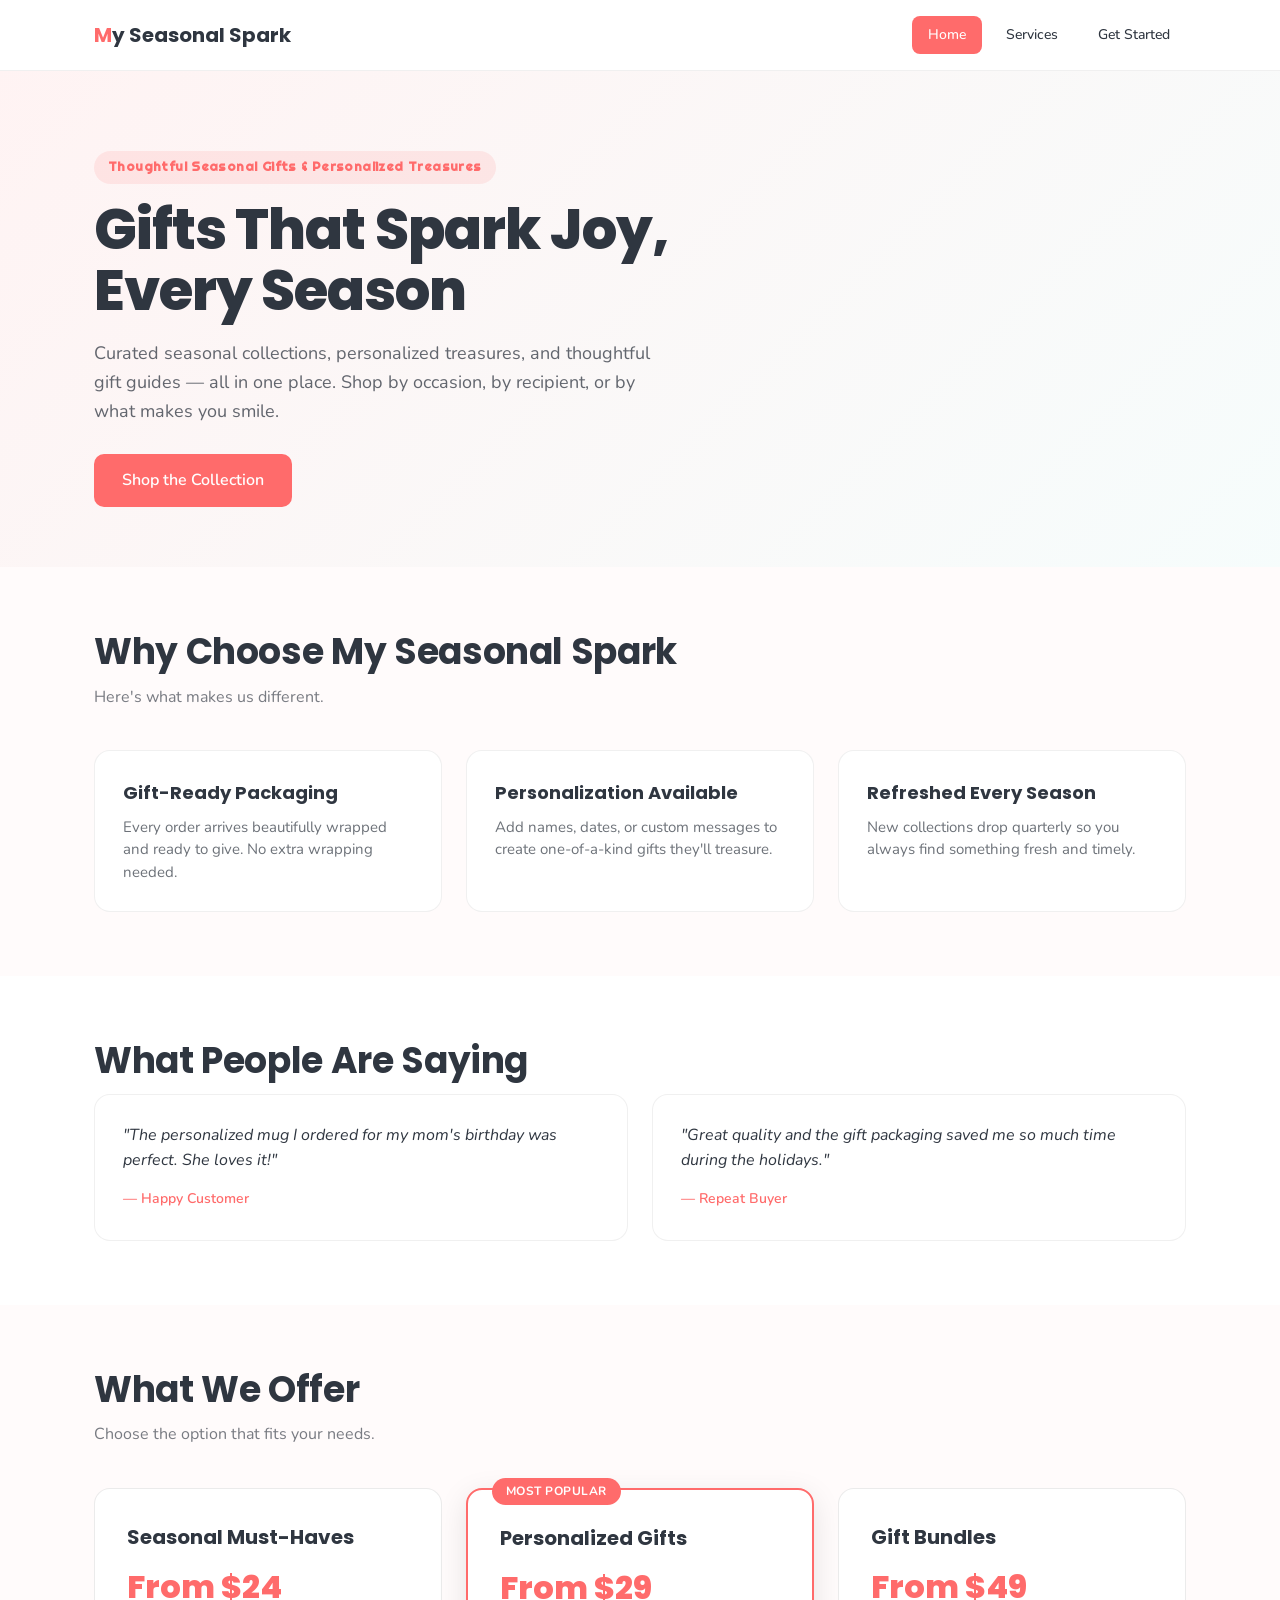
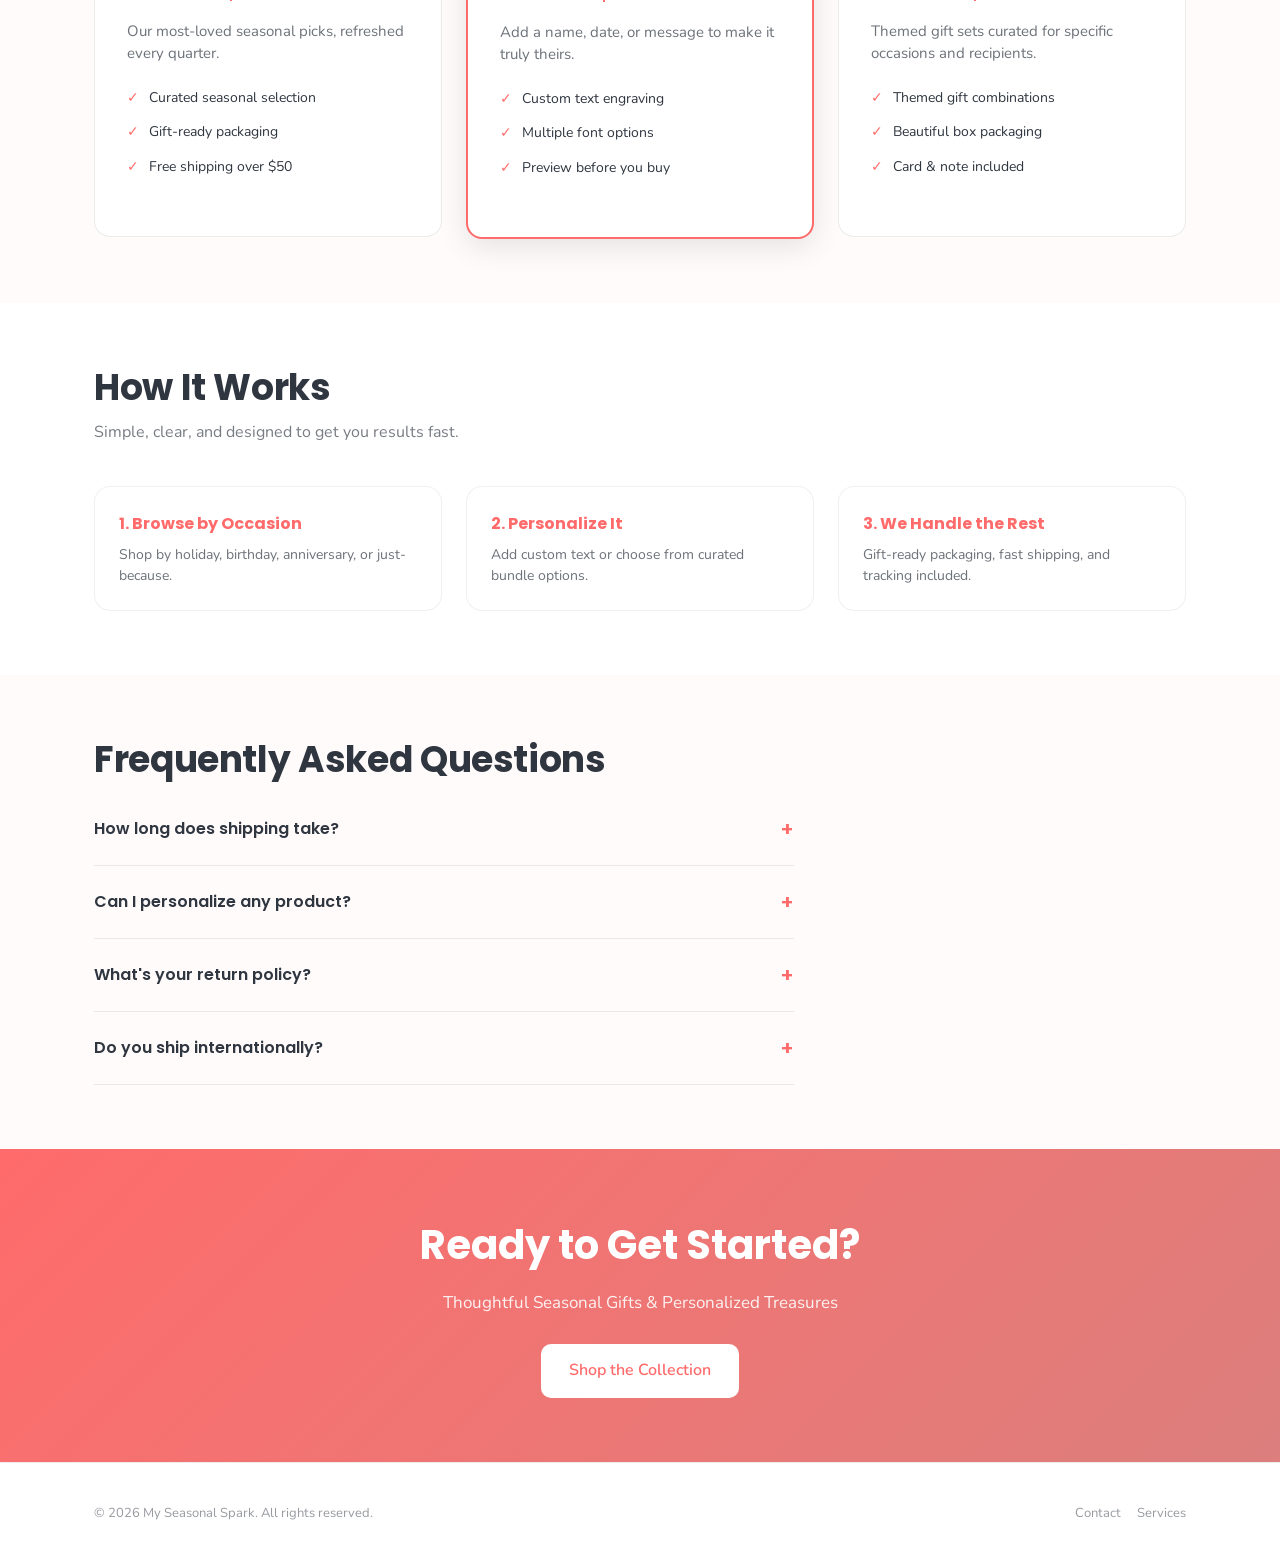
==== commit 964da85f: "Update brand assets and social preview for myseasonalspark.com" ====
--- a/index.html
+++ b/index.html
@@ -1,762 +1,190 @@
 <!DOCTYPE html>
 <html lang="en">
 <head>
-  <meta charset="UTF-8" />
-  <meta name="viewport" content="width=device-width, initial-scale=1.0" />
-  <title>SeasonSpark — Limited-Edition Seasonal &amp; Holiday Gifts</title>
-  <meta name="description" content="SeasonSpark brings you limited-edition, personalized products for every celebration. From AI-generated custom ornaments to unique holiday prints — shop seasonal collections before they disappear." />
-  <meta property="og:title" content="SeasonSpark — Limited-Edition Seasonal Gifts" />
-  <meta property="og:description" content="Personalized, limited-edition products for every celebration. Powered by Shopify." />
-  <meta property="og:type" content="website" />
-  <style>
-    *, *::before, *::after { box-sizing: border-box; margin: 0; padding: 0; }
-
-    :root {
-      --bg:       #0a0a0f;
-      --bg-card:  #12121a;
-      --bg-mid:   #1a1a26;
-      --border:   #2a2a3d;
-      --accent:   #f59e0b;
-      --accent-h: #fbbf24;
-      --text:     #e8e8f0;
-      --muted:    #8888aa;
-      --success:  #10b981;
-    }
-
-    html { scroll-behavior: smooth; }
-
-    body {
-      background: var(--bg);
-      color: var(--text);
-      font-family: -apple-system, BlinkMacSystemFont, 'Segoe UI', Roboto, 'Helvetica Neue', Arial, sans-serif;
-      line-height: 1.6;
-      min-height: 100vh;
-      display: flex;
-      flex-direction: column;
-    }
-
-    /* ── NAV ── */
-    nav {
-      display: flex;
-      align-items: center;
-      justify-content: space-between;
-      padding: 1.25rem 2rem;
-      border-bottom: 1px solid var(--border);
-      background: rgba(10, 10, 15, 0.95);
-      position: sticky;
-      top: 0;
-      z-index: 100;
-      backdrop-filter: blur(8px);
-    }
-
-    .nav-brand {
-      display: flex;
-      align-items: center;
-      gap: 0.6rem;
-      text-decoration: none;
-    }
-
-    .nav-logo {
-      width: 36px;
-      height: 36px;
-      background: var(--accent);
-      border-radius: 8px;
-      display: flex;
-      align-items: center;
-      justify-content: center;
-      font-size: 1.1rem;
-      font-weight: 900;
-      color: #000;
-      flex-shrink: 0;
-    }
-
-    .nav-wordmark {
-      font-size: 1.3rem;
-      font-weight: 800;
-      color: var(--text);
-      letter-spacing: -0.02em;
-    }
-
-    .nav-wordmark span { color: var(--accent); }
-
-    .nav-badge {
-      font-size: 0.7rem;
-      font-weight: 600;
-      background: var(--accent);
-      color: #000;
-      padding: 0.2rem 0.55rem;
-      border-radius: 20px;
-      letter-spacing: 0.04em;
-      text-transform: uppercase;
-    }
-
-    /* ── HERO ── */
-    .hero {
-      flex: 1;
-      display: flex;
-      flex-direction: column;
-      align-items: center;
-      justify-content: center;
-      text-align: center;
-      padding: 5rem 1.5rem 4rem;
-      background:
-        radial-gradient(ellipse 80% 50% at 50% -10%, rgba(245,158,11,0.12) 0%, transparent 70%),
-        var(--bg);
-    }
-
-    .hero-eyebrow {
-      display: inline-flex;
-      align-items: center;
-      gap: 0.4rem;
-      font-size: 0.78rem;
-      font-weight: 600;
-      color: var(--accent);
-      text-transform: uppercase;
-      letter-spacing: 0.12em;
-      margin-bottom: 1.5rem;
-      background: rgba(245,158,11,0.1);
-      border: 1px solid rgba(245,158,11,0.25);
-      padding: 0.3rem 0.9rem;
-      border-radius: 20px;
-    }
-
-    .hero-eyebrow::before { content: "✦"; font-size: 0.65rem; }
-
-    h1 {
-      font-size: clamp(2.2rem, 6vw, 4rem);
-      font-weight: 900;
-      line-height: 1.1;
-      letter-spacing: -0.03em;
-      margin-bottom: 1.25rem;
-      max-width: 780px;
-    }
-
-    h1 em {
-      font-style: normal;
-      color: var(--accent);
-    }
-
-    .hero-sub {
-      font-size: clamp(1rem, 2.2vw, 1.2rem);
-      color: var(--muted);
-      max-width: 560px;
-      margin-bottom: 2.5rem;
-      line-height: 1.7;
-    }
-
-    .hero-cta-group {
-      display: flex;
-      gap: 1rem;
-      flex-wrap: wrap;
-      justify-content: center;
-      margin-bottom: 2rem;
-    }
-
-    .btn-primary {
-      display: inline-flex;
-      align-items: center;
-      gap: 0.4rem;
-      background: var(--accent);
-      color: #000;
-      font-weight: 700;
-      font-size: 0.95rem;
-      padding: 0.8rem 2rem;
-      border-radius: 8px;
-      text-decoration: none;
-      transition: background 0.18s ease, transform 0.15s ease, box-shadow 0.18s ease;
-      box-shadow: 0 4px 20px rgba(245,158,11,0.35);
-      border: none;
-      cursor: pointer;
-    }
-
-    .btn-primary:hover {
-      background: var(--accent-h);
-      transform: translateY(-1px);
-      box-shadow: 0 6px 28px rgba(245,158,11,0.45);
-    }
-
-    .btn-secondary {
-      display: inline-flex;
-      align-items: center;
-      gap: 0.4rem;
-      background: transparent;
-      color: var(--text);
-      font-weight: 600;
-      font-size: 0.95rem;
-      padding: 0.8rem 1.8rem;
-      border-radius: 8px;
-      text-decoration: none;
-      border: 1px solid var(--border);
-      transition: border-color 0.18s ease, color 0.18s ease, background 0.18s ease;
-    }
-
-    .btn-secondary:hover {
-      border-color: var(--accent);
-      color: var(--accent);
-      background: rgba(245,158,11,0.06);
-    }
-
-    .shopify-badge {
-      display: inline-flex;
-      align-items: center;
-      gap: 0.45rem;
-      font-size: 0.82rem;
-      color: var(--muted);
-    }
-
-    .shopify-badge .shopify-icon {
-      width: 18px;
-      height: 18px;
-      background: #96bf48;
-      border-radius: 4px;
-      display: inline-flex;
-      align-items: center;
-      justify-content: center;
-      font-size: 0.7rem;
-      font-weight: 900;
-      color: #fff;
-      flex-shrink: 0;
-    }
-
-    /* ── TRUST STRIP ── */
-    .trust-strip {
-      display: flex;
-      gap: 2rem;
-      flex-wrap: wrap;
-      justify-content: center;
-      padding: 1.5rem 2rem;
-      border-top: 1px solid var(--border);
-      border-bottom: 1px solid var(--border);
-      background: var(--bg-card);
-    }
-
-    .trust-item {
-      display: flex;
-      align-items: center;
-      gap: 0.5rem;
-      font-size: 0.82rem;
-      color: var(--muted);
-      font-weight: 500;
-    }
-
-    .trust-item .icon {
-      color: var(--accent);
-      font-size: 1rem;
-    }
-
-    /* ── ABOUT SECTION ── */
-    .section {
-      padding: 4.5rem 1.5rem;
-    }
-
-    .section-inner {
-      max-width: 1100px;
-      margin: 0 auto;
-    }
-
-    .section-label {
-      font-size: 0.72rem;
-      font-weight: 700;
-      text-transform: uppercase;
-      letter-spacing: 0.14em;
-      color: var(--accent);
-      margin-bottom: 0.75rem;
-    }
-
-    .section-title {
-      font-size: clamp(1.5rem, 3.5vw, 2.2rem);
-      font-weight: 800;
-      letter-spacing: -0.025em;
-      line-height: 1.2;
-      margin-bottom: 1rem;
-    }
-
-    .section-body {
-      font-size: 1rem;
-      color: var(--muted);
-      line-height: 1.75;
-      max-width: 640px;
-    }
-
-    /* ── COLLECTIONS ── */
-    .collections-grid {
-      display: grid;
-      grid-template-columns: repeat(auto-fit, minmax(220px, 1fr));
-      gap: 1rem;
-      margin-top: 2.5rem;
-    }
-
-    .collection-card {
-      background: var(--bg-card);
-      border: 1px solid var(--border);
-      border-radius: 12px;
-      padding: 1.5rem;
-      transition: border-color 0.2s ease, transform 0.2s ease;
-    }
-
-    .collection-card:hover {
-      border-color: rgba(245,158,11,0.4);
-      transform: translateY(-2px);
-    }
-
-    .collection-card .season-icon {
-      font-size: 1.8rem;
-      margin-bottom: 0.75rem;
-      display: block;
-    }
-
-    .collection-card h3 {
-      font-size: 0.95rem;
-      font-weight: 700;
-      margin-bottom: 0.4rem;
-      color: var(--text);
-    }
-
-    .collection-card p {
-      font-size: 0.82rem;
-      color: var(--muted);
-      line-height: 1.5;
-    }
-
-    .collection-card .price-range {
-      display: inline-block;
-      margin-top: 0.75rem;
-      font-size: 0.78rem;
-      font-weight: 600;
-      color: var(--accent);
-      background: rgba(245,158,11,0.1);
-      padding: 0.2rem 0.6rem;
-      border-radius: 4px;
-    }
-
-    /* ── FEATURES ── */
-    .features-grid {
-      display: grid;
-      grid-template-columns: repeat(auto-fit, minmax(240px, 1fr));
-      gap: 1.25rem;
-      margin-top: 2.5rem;
-    }
-
-    .feature-card {
-      background: var(--bg-card);
-      border: 1px solid var(--border);
-      border-radius: 12px;
-      padding: 1.5rem;
-    }
-
-    .feature-card .feat-icon {
-      width: 42px;
-      height: 42px;
-      background: rgba(245,158,11,0.12);
-      border-radius: 10px;
-      display: flex;
-      align-items: center;
-      justify-content: center;
-      font-size: 1.1rem;
-      margin-bottom: 1rem;
-      border: 1px solid rgba(245,158,11,0.2);
-    }
-
-    .feature-card h3 {
-      font-size: 0.95rem;
-      font-weight: 700;
-      margin-bottom: 0.4rem;
-    }
-
-    .feature-card p {
-      font-size: 0.83rem;
-      color: var(--muted);
-      line-height: 1.55;
-    }
-
-    /* ── EMAIL SIGNUP ── */
-    .signup-section {
-      background: var(--bg-mid);
-      border-top: 1px solid var(--border);
-      border-bottom: 1px solid var(--border);
-      padding: 4.5rem 1.5rem;
-    }
-
-    .signup-inner {
-      max-width: 560px;
-      margin: 0 auto;
-      text-align: center;
-    }
-
-    .signup-inner .section-label { text-align: center; }
-
-    .signup-inner h2 {
-      font-size: clamp(1.5rem, 3.5vw, 2rem);
-      font-weight: 800;
-      letter-spacing: -0.025em;
-      margin-bottom: 0.75rem;
-    }
-
-    .signup-inner p {
-      color: var(--muted);
-      font-size: 0.95rem;
-      margin-bottom: 1.75rem;
-      line-height: 1.65;
-    }
-
-    .signup-form {
-      display: flex;
-      gap: 0.6rem;
-      flex-wrap: wrap;
-      justify-content: center;
-    }
-
-    .signup-form input[type="email"] {
-      flex: 1;
-      min-width: 240px;
-      background: var(--bg-card);
-      border: 1px solid var(--border);
-      border-radius: 8px;
-      padding: 0.75rem 1.1rem;
-      font-size: 0.95rem;
-      color: var(--text);
-      outline: none;
-      transition: border-color 0.18s ease;
-      font-family: inherit;
-    }
-
-    .signup-form input[type="email"]::placeholder { color: var(--muted); }
-
-    .signup-form input[type="email"]:focus {
-      border-color: var(--accent);
-    }
-
-    .signup-form button {
-      background: var(--accent);
-      color: #000;
-      font-weight: 700;
-      font-size: 0.95rem;
-      padding: 0.75rem 1.6rem;
-      border-radius: 8px;
-      border: none;
-      cursor: pointer;
-      transition: background 0.18s ease;
-      font-family: inherit;
-      white-space: nowrap;
-    }
-
-    .signup-form button:hover { background: var(--accent-h); }
-
-    .signup-disclaimer {
-      margin-top: 0.85rem;
-      font-size: 0.75rem;
-      color: var(--muted);
-    }
-
-    .success-msg {
-      display: none;
-      margin-top: 1rem;
-      padding: 0.75rem 1.2rem;
-      background: rgba(16,185,129,0.1);
-      border: 1px solid rgba(16,185,129,0.3);
-      border-radius: 8px;
-      color: var(--success);
-      font-size: 0.88rem;
-      font-weight: 500;
-    }
-
-    /* ── SHOPIFY CALLOUT ── */
-    .shopify-callout {
-      background: var(--bg-card);
-      border: 1px solid var(--border);
-      border-radius: 14px;
-      padding: 2rem;
-      margin-top: 3rem;
-      display: flex;
-      align-items: center;
-      gap: 1.5rem;
-      flex-wrap: wrap;
-    }
-
-    .shopify-callout .shopify-logo-large {
-      width: 52px;
-      height: 52px;
-      background: #96bf48;
-      border-radius: 12px;
-      display: flex;
-      align-items: center;
-      justify-content: center;
-      font-size: 1.4rem;
-      font-weight: 900;
-      color: #fff;
-      flex-shrink: 0;
-    }
-
-    .shopify-callout-body { flex: 1; min-width: 200px; }
-
-    .shopify-callout-body h3 {
-      font-size: 1rem;
-      font-weight: 700;
-      margin-bottom: 0.3rem;
-    }
-
-    .shopify-callout-body p {
-      font-size: 0.85rem;
-      color: var(--muted);
-      line-height: 1.5;
-    }
-
-    /* ── FOOTER ── */
-    footer {
-      background: var(--bg-card);
-      border-top: 1px solid var(--border);
-      padding: 2.5rem 1.5rem;
-      text-align: center;
-    }
-
-    .footer-brand {
-      font-size: 1.15rem;
-      font-weight: 800;
-      letter-spacing: -0.02em;
-      margin-bottom: 0.35rem;
-    }
-
-    .footer-brand span { color: var(--accent); }
-
-    .footer-parent {
-      font-size: 0.82rem;
-      color: var(--muted);
-      margin-bottom: 0.4rem;
-    }
-
-    .footer-email a {
-      font-size: 0.82rem;
-      color: var(--muted);
-      text-decoration: none;
-      transition: color 0.15s ease;
-    }
-
-    .footer-email a:hover { color: var(--accent); }
-
-    .footer-divider {
-      border: none;
-      border-top: 1px solid var(--border);
-      margin: 1.25rem auto;
-      max-width: 300px;
-    }
-
-    .footer-copy {
-      font-size: 0.75rem;
-      color: #444460;
-    }
-
-    /* ── RESPONSIVE ── */
-    @media (max-width: 600px) {
-      nav { padding: 1rem 1.25rem; }
-      .hero { padding: 3.5rem 1.25rem 3rem; }
-      .trust-strip { gap: 1rem; }
-      .shopify-callout { flex-direction: column; text-align: center; }
-    }
-  </style>
+  <meta charset="utf-8">
+  <meta name="viewport" content="width=device-width, initial-scale=1">
+  <title>Home | My Seasonal Spark</title>
+  <meta name="description" content="Discover curated seasonal collections and personalized gifts for every occasion. From holiday must-haves to birthday surprises — find the perfect gift that sparks joy.">
+  <meta property="og:title" content="Home | My Seasonal Spark">
+  <meta property="og:description" content="Discover curated seasonal collections and personalized gifts for every occasion. From holiday must-haves to birthday surprises — find the perfect gift that sparks joy.">
+  <meta property="og:type" content="website">
+  <meta property="og:url" content="https://myseasonalspark.com/">
+  <meta property="og:image" content="https://myseasonalspark.com/assets/og-image.png">
+  <meta name="twitter:card" content="summary_large_image">
+  <meta name="twitter:title" content="Home | My Seasonal Spark">
+  <meta name="twitter:description" content="Discover curated seasonal collections and personalized gifts for every occasion. From holiday must-haves to birthday surprises — find the perfect gift that sparks joy.">
+  <meta name="twitter:image" content="https://myseasonalspark.com/assets/og-image.png">
+  <link rel="icon" href="./assets/favicon.ico">
+  <link rel="apple-touch-icon" href="./assets/apple-touch-icon.png">
+  <link rel="preconnect" href="https://fonts.googleapis.com">
+  <link rel="preconnect" href="https://fonts.gstatic.com" crossorigin>
+  <link href="https://fonts.googleapis.com/css2?family=Poppins:wght@400;500;600;700;800&family=Nunito:wght@400;500;600;700;800&family=Righteous:wght@400;500;600;700;800&display=swap" rel="stylesheet">
+  <link rel="stylesheet" href="./styles.css">
 </head>
-<body>
-
-  <!-- NAV -->
-  <nav>
-    <a href="#" class="nav-brand">
-      <div class="nav-logo">S</div>
-      <span class="nav-wordmark">Season<span>Spark</span></span>
-    </a>
-    <span class="nav-badge">Now Open</span>
-  </nav>
-
-  <!-- HERO -->
-  <section class="hero">
-    <div class="hero-eyebrow">Limited-Edition Seasonal Collections</div>
-    <h1>Gifts That <em>Celebrate</em><br>Every Moment</h1>
-    <p class="hero-sub">
-      SeasonSpark brings you personalized, limited-edition products for every holiday and celebration — from AI-generated custom ornaments to unique seasonal prints. Shop before the season ends.
-    </p>
-    <div class="hero-cta-group">
-      <a href="#" class="btn-primary">
-        Shop Now &rarr;
-      </a>
-      <a href="#collections" class="btn-secondary">
-        Browse Collections
-      </a>
+<body data-business-id="b2">
+  <header class="site-header">
+    <div class="container">
+      <a href="./index.html" class="logo"><span>M</span>y Seasonal Spark</a>
+      <nav class="nav-links">
+    <a href="./index.html" class="active">Home</a>
+    <a href="./offer.html">Services</a>
+    <a href="./checkout.html">Get Started</a>
+      </nav>
     </div>
-    <div class="shopify-badge">
-      <span class="shopify-icon">S</span>
-      Our store is proudly powered by Shopify
-    </div>
-  </section>
-
-  <!-- TRUST STRIP -->
-  <div class="trust-strip">
-    <div class="trust-item"><span class="icon">✦</span> Limited-Edition Collections</div>
-    <div class="trust-item"><span class="icon">✦</span> AI-Generated Exclusive Designs</div>
-    <div class="trust-item"><span class="icon">✦</span> Free Shipping Over $50</div>
-    <div class="trust-item"><span class="icon">✦</span> 30-Day Easy Returns</div>
-    <div class="trust-item"><span class="icon">✦</span> Powered by Shopify</div>
-  </div>
-
-  <!-- ABOUT -->
-  <section class="section" style="background: var(--bg);">
-    <div class="section-inner">
-      <div style="display: grid; grid-template-columns: 1fr 1fr; gap: 4rem; align-items: center; flex-wrap: wrap;">
-        <div>
-          <div class="section-label">About SeasonSpark</div>
-          <h2 class="section-title">Where Every Season Gets Its Own Spotlight</h2>
-          <p class="section-body">
-            SeasonSpark is a micro-ecommerce store specializing in seasonal and holiday-specific products with personalization options. We curate 3–10 trending SKUs per season, using print-on-demand fulfillment to offer unique, affordable gifts with zero inventory risk.
-          </p>
-          <p class="section-body" style="margin-top: 1rem;">
-            From AI-generated custom pet ornaments to personalized couple portraits, every product is a limited-edition find — made for the moment, gone when the season ends. That's what makes them worth it.
-          </p>
-        </div>
-        <div>
-          <div class="shopify-callout">
-            <div class="shopify-logo-large">S</div>
-            <div class="shopify-callout-body">
-              <h3>Powered by Shopify</h3>
-              <p>Our store runs on Shopify — the world's most trusted commerce platform. Secure checkout, fast fulfillment, and a seamless shopping experience on every device.</p>
-            </div>
-          </div>
+  </header>
+  <section class="hero-section">
+    <div class="container">
+      <div class="hero-content">
+        <div class="hero-badge">Thoughtful Seasonal Gifts &amp; Personalized Treasures</div>
+        <h1>Gifts That Spark Joy, Every Season</h1>
+        <p>Curated seasonal collections, personalized treasures, and thoughtful gift guides — all in one place. Shop by occasion, by recipient, or by what makes you smile.</p>
+        <div class="btn-group">
+          <a href="./offer.html" class="btn btn-primary">Shop the Collection</a>
         </div>
       </div>
     </div>
   </section>
-
-  <!-- COLLECTIONS -->
-  <section class="section" id="collections" style="background: var(--bg-card); border-top: 1px solid var(--border);">
-    <div class="section-inner">
-      <div class="section-label">Shop by Season</div>
-      <h2 class="section-title">Our Seasonal Collections</h2>
-      <p class="section-body">Each collection runs for a limited window only. When the season ends, these products are gone.</p>
-
-      <div class="collections-grid">
-        <div class="collection-card">
-          <span class="season-icon">&#10052;</span>
-          <h3>Holiday Collection</h3>
-          <p>AI-generated pet ornaments, custom family portrait ornaments, personalized stockings, holiday throw blankets, and custom advent calendars.</p>
-          <span class="price-range">$19.99 – $49.99</span>
-        </div>
-        <div class="collection-card">
-          <span class="season-icon">&#10084;&#65039;</span>
-          <h3>Valentine's Day</h3>
-          <p>Custom couple portrait prints, personalized love story posters, pet Valentine's Day bandanas, and custom photo mugs.</p>
-          <span class="price-range">$14.99 – $29.99</span>
-        </div>
-        <div class="collection-card">
-          <span class="season-icon">&#127800;</span>
-          <h3>Spring &amp; Easter</h3>
-          <p>AI-generated garden art prints, custom pet Easter baskets, personalized family name signs, and spring throw pillows.</p>
-          <span class="price-range">$27.99 – $39.99</span>
-        </div>
-        <div class="collection-card">
-          <span class="season-icon">&#9728;&#65039;</span>
-          <h3>Summer Collection</h3>
-          <p>Custom beach towels, personalized vacation prints, pet summer bandanas, and family reunion t-shirts with bulk pricing.</p>
-          <span class="price-range">$14.99 – $44.99</span>
-        </div>
-      </div>
-
-      <div style="text-align: center; margin-top: 2.5rem;">
-        <a href="#" class="btn-primary">Visit Our Store &rarr;</a>
-      </div>
-    </div>
-  </section>
-
-  <!-- WHY US -->
-  <section class="section" style="background: var(--bg);">
-    <div class="section-inner">
-      <div class="section-label">Why SeasonSpark</div>
-      <h2 class="section-title">Gifts That Actually Feel Special</h2>
-
+  <section class="section section-alt">
+    <div class="container">
+      <h2 class="section-title">Why Choose My Seasonal Spark</h2>
+      <p class="section-subtitle">Here's what makes us different.</p>
       <div class="features-grid">
         <div class="feature-card">
-          <div class="feat-icon">&#8987;</div>
-          <h3>Seasonal Scarcity</h3>
-          <p>Products disappear when the occasion ends. Every collection is limited by design — which is what makes them worth giving.</p>
+          <h3>Gift-Ready Packaging</h3>
+          <p>Every order arrives beautifully wrapped and ready to give. No extra wrapping needed.</p>
         </div>
         <div class="feature-card">
-          <div class="feat-icon">&#127775;</div>
-          <h3>AI-Generated Designs</h3>
-          <p>Unique artwork you won't find anywhere else. Every design is generated and curated exclusively for SeasonSpark.</p>
+          <h3>Personalization Available</h3>
+          <p>Add names, dates, or custom messages to create one-of-a-kind gifts they&#x27;ll treasure.</p>
         </div>
         <div class="feature-card">
-          <div class="feat-icon">&#128247;</div>
-          <h3>Personalization Options</h3>
-          <p>Add custom names, photos, and messages to make every item feel like it was made for that one specific person.</p>
-        </div>
-        <div class="feature-card">
-          <div class="feat-icon">&#128230;</div>
-          <h3>Fast, Reliable Shipping</h3>
-          <p>Orders ship in 3–5 business days via our print-on-demand partners. Tracking included. Returns handled no-hassle within 30 days.</p>
-        </div>
-        <div class="feature-card">
-          <div class="feat-icon">&#128274;</div>
-          <h3>Secure Checkout</h3>
-          <p>Our store runs on Shopify — the gold standard for ecommerce security. Shop with confidence every time.</p>
-        </div>
-        <div class="feature-card">
-          <div class="feat-icon">&#128091;</div>
-          <h3>Curated Selection</h3>
-          <p>We keep collections tight — 3 to 10 SKUs per season. Quality over quantity. Every product is sampled and vetted before it lists.</p>
+          <h3>Refreshed Every Season</h3>
+          <p>New collections drop quarterly so you always find something fresh and timely.</p>
         </div>
       </div>
     </div>
   </section>
-
-  <!-- EMAIL SIGNUP -->
-  <section class="signup-section" id="notify">
-    <div class="signup-inner">
-      <div class="section-label">Stay in the Loop</div>
-      <h2>Get Early Access to New Collections</h2>
-      <p>
-        Seasonal collections sell out fast. Join the list and be first to know when new products drop, plus get exclusive offers and early access before each season launches.
-      </p>
-      <form class="signup-form" onsubmit="handleSignup(event)">
-        <input
-          type="email"
-          name="email"
-          placeholder="Enter your email address"
-          required
-          autocomplete="email"
-        />
-        <button type="submit">Notify Me</button>
-      </form>
-      <p class="signup-disclaimer">No spam. Unsubscribe anytime. Seasonal updates only.</p>
-      <div class="success-msg" id="successMsg">
-        &#10003;&nbsp; You're on the list! We'll notify you when the next collection drops.
+  <section class="section">
+    <div class="container">
+      <h2 class="section-title">What People Are Saying</h2>
+      <div class="proof-grid">
+        <div class="proof-card">
+          <blockquote>"The personalized mug I ordered for my mom&#x27;s birthday was perfect. She loves it!"</blockquote>
+          <cite>— Happy Customer</cite>
+        </div>
+        <div class="proof-card">
+          <blockquote>"Great quality and the gift packaging saved me so much time during the holidays."</blockquote>
+          <cite>— Repeat Buyer</cite>
+        </div>
       </div>
     </div>
   </section>
-
-  <!-- FOOTER -->
-  <footer>
-    <div class="footer-brand">Season<span>Spark</span></div>
-    <p class="footer-parent">A brand of ASI Innovative Solutions LLC</p>
-    <p class="footer-email"><a href="mailto:contact@asiinnovativesolutions.com">contact@asiinnovativesolutions.com</a></p>
-    <hr class="footer-divider" />
-    <p class="footer-copy">&copy; 2026 SeasonSpark / ASI Innovative Solutions LLC. All rights reserved.</p>
+  <section class="section  section-alt">
+    <div class="container">
+      <h2 class="section-title">What We Offer</h2>
+      <p class="section-subtitle">Choose the option that fits your needs.</p>
+      <div class="offers-grid">
+        <div class="offer-card">
+          <h3>Seasonal Must-Haves</h3>
+          <div class="offer-price">From $24</div>
+          <p>Our most-loved seasonal picks, refreshed every quarter.</p>
+          <ul>
+          <li>Curated seasonal selection</li>
+          <li>Gift-ready packaging</li>
+          <li>Free shipping over $50</li>
+          </ul>
+        </div>
+        <div class="offer-card featured">
+          <h3>Personalized Gifts</h3>
+          <div class="offer-price">From $29</div>
+          <p>Add a name, date, or message to make it truly theirs.</p>
+          <ul>
+          <li>Custom text engraving</li>
+          <li>Multiple font options</li>
+          <li>Preview before you buy</li>
+          </ul>
+        </div>
+        <div class="offer-card">
+          <h3>Gift Bundles</h3>
+          <div class="offer-price">From $49</div>
+          <p>Themed gift sets curated for specific occasions and recipients.</p>
+          <ul>
+          <li>Themed gift combinations</li>
+          <li>Beautiful box packaging</li>
+          <li>Card &amp; note included</li>
+          </ul>
+        </div>
+      </div>
+    </div>
+  </section>
+  <section class="section">
+    <div class="container">
+      <h2 class="section-title">How It Works</h2>
+      <p class="section-subtitle">Simple, clear, and designed to get you results fast.</p>
+      <div class="process-grid">
+        <div class="process-step">
+          <h3>1. Browse by Occasion</h3>
+          <p>Shop by holiday, birthday, anniversary, or just-because.</p>
+        </div>
+        <div class="process-step">
+          <h3>2. Personalize It</h3>
+          <p>Add custom text or choose from curated bundle options.</p>
+        </div>
+        <div class="process-step">
+          <h3>3. We Handle the Rest</h3>
+          <p>Gift-ready packaging, fast shipping, and tracking included.</p>
+        </div>
+      </div>
+    </div>
+  </section>
+  <section class="section section-alt">
+    <div class="container">
+      <h2 class="section-title">Frequently Asked Questions</h2>
+      <div class="faq-list">
+        <details class="faq-item">
+          <summary>How long does shipping take?</summary>
+          <p>Standard shipping is 5-8 business days. Express options available at checkout for time-sensitive gifts.</p>
+        </details>
+        <details class="faq-item">
+          <summary>Can I personalize any product?</summary>
+          <p>Most of our products support personalization. Look for the &#x27;Personalize&#x27; badge on eligible items.</p>
+        </details>
+        <details class="faq-item">
+          <summary>What&#x27;s your return policy?</summary>
+          <p>30-day returns for non-personalized items. Personalized items can be exchanged if there&#x27;s a production error.</p>
+        </details>
+        <details class="faq-item">
+          <summary>Do you ship internationally?</summary>
+          <p>Currently shipping within the US. International shipping coming soon.</p>
+        </details>
+      </div>
+    </div>
+  </section>
+  <section class="cta-section">
+    <div class="container">
+      <h2>Ready to Get Started?</h2>
+      <p>Thoughtful Seasonal Gifts &amp; Personalized Treasures</p>
+      <a href="./offer.html" class="btn btn-primary">Shop the Collection</a>
+    </div>
+  </section>
+  <footer class="site-footer">
+    <div class="container">
+      <div class="footer-content">
+        <p>&copy; 2026 My Seasonal Spark. All rights reserved.</p>
+        <div class="footer-links">
+          <a href="mailto:support@myseasonalspark.com">Contact</a>
+          <a href="./offer.html">Services</a>
+        </div>
+      </div>
+    </div>
   </footer>
-
   <script>
-    function handleSignup(e) {
-      e.preventDefault();
-      var form = e.target;
-      var msg = document.getElementById('successMsg');
-      form.style.display = 'none';
-      msg.style.display = 'block';
-    }
-
-    // Smooth scroll for anchor links
-    document.querySelectorAll('a[href^="#"]').forEach(function(anchor) {
-      anchor.addEventListener('click', function(e) {
-        var target = document.querySelector(this.getAttribute('href'));
-        if (target) {
-          e.preventDefault();
-          target.scrollIntoView({ behavior: 'smooth', block: 'start' });
-        }
-      });
-    });
+  (function(){
+    var bid='b2',page=location.pathname.split('/').pop()||'index.html';
+    var key='asi_pv_'+bid;
+    try{var d=JSON.parse(localStorage.getItem(key)||'{}');d[page]=(d[page]||0)+1;d._total=(d._total||0)+1;d._last=new Date().toISOString();d._ref=document.referrer||'direct';localStorage.setItem(key,JSON.stringify(d));}catch(e){}
+    if(window.ASI_ANALYTICS_URL){try{navigator.sendBeacon(window.ASI_ANALYTICS_URL,JSON.stringify({business_id:bid,page:page,referrer:document.referrer||'direct',timestamp:new Date().toISOString(),ua:navigator.userAgent}));}catch(e){}}
+  })();
   </script>
-
 </body>
-</html>
+</html>
--- a/styles.css
+++ b/styles.css
@@ -0,0 +1,176 @@
+:root {
+  --primary: #FF6B6B;
+  --secondary: #4ECDC4;
+  --accent: #FFE66D;
+  --ink: #2F3640;
+  --surface: #FFFFFF;
+  --display: 'Poppins', system-ui, sans-serif;
+  --body: 'Nunito', system-ui, sans-serif;
+  --accent-font: 'Righteous', system-ui, sans-serif;
+}
+*{box-sizing:border-box;margin:0;padding:0;}
+body{
+  font-family:var(--body);color:var(--ink);background:var(--surface);
+  line-height:1.6;-webkit-font-smoothing:antialiased;
+}
+a{color:var(--primary);text-decoration:none;}
+a:hover{text-decoration:underline;}
+img{max-width:100%;height:auto;}
+
+/* Layout */
+.container{max-width:1140px;margin:0 auto;padding:0 24px;}
+
+/* Header */
+.site-header{
+  padding:16px 0;border-bottom:1px solid rgba(0,0,0,0.06);
+  background:rgba(255,255,255,0.95);backdrop-filter:blur(10px);
+  position:sticky;top:0;z-index:100;
+}
+.site-header .container{display:flex;align-items:center;justify-content:space-between;gap:16px;flex-wrap:wrap;}
+.logo{font-family:var(--display);font-size:20px;font-weight:700;color:var(--ink);text-decoration:none;}
+.logo:hover{text-decoration:none;}
+.logo span{color:var(--primary);}
+.nav-links{display:flex;gap:8px;align-items:center;flex-wrap:wrap;}
+.nav-links a{
+  padding:8px 16px;border-radius:8px;font-size:14px;font-weight:500;
+  color:var(--ink);text-decoration:none;transition:all .2s;
+}
+.nav-links a:hover{background:rgba(0,0,0,0.04);text-decoration:none;}
+.nav-links a.active{background:var(--primary);color:#fff;}
+
+/* Hero */
+.hero-section{
+  padding:80px 0 60px;
+  background:linear-gradient(135deg,
+    color-mix(in srgb, var(--primary) 8%, var(--surface)),
+    color-mix(in srgb, var(--secondary) 5%, var(--surface)));
+}
+.hero-content{max-width:680px;}
+.hero-badge{
+  display:inline-block;padding:6px 14px;border-radius:100px;
+  background:color-mix(in srgb, var(--primary) 12%, transparent);
+  color:var(--primary);font-size:13px;font-weight:600;
+  font-family:var(--accent-font);letter-spacing:0.03em;margin-bottom:16px;
+}
+.hero-content h1{
+  font-family:var(--display);font-size:clamp(32px,5vw,56px);
+  font-weight:800;line-height:1.08;letter-spacing:-0.02em;margin-bottom:18px;color:var(--ink);
+}
+.hero-content p{font-size:18px;line-height:1.6;color:color-mix(in srgb,var(--ink) 75%,transparent);max-width:560px;margin-bottom:28px;}
+.btn{
+  display:inline-block;padding:14px 28px;border-radius:10px;
+  font-size:16px;font-weight:600;text-decoration:none;transition:all .2s;cursor:pointer;border:none;
+}
+.btn:hover{text-decoration:none;transform:translateY(-1px);box-shadow:0 4px 16px rgba(0,0,0,0.12);}
+.btn-primary{background:var(--primary);color:#fff;}
+.btn-secondary{background:transparent;color:var(--primary);border:2px solid var(--primary);}
+.btn-group{display:flex;gap:12px;flex-wrap:wrap;}
+
+/* Sections */
+.section{padding:64px 0;}
+.section-alt{background:color-mix(in srgb,var(--primary) 3%,var(--surface));}
+.section-title{
+  font-family:var(--display);font-size:clamp(24px,3.5vw,36px);
+  font-weight:700;line-height:1.15;letter-spacing:-0.01em;margin-bottom:12px;
+}
+.section-subtitle{font-size:16px;color:color-mix(in srgb,var(--ink) 65%,transparent);max-width:560px;margin-bottom:40px;}
+
+/* Feature grid */
+.features-grid{display:grid;grid-template-columns:repeat(auto-fit,minmax(300px,1fr));gap:24px;}
+.feature-card{
+  padding:28px;border-radius:16px;background:#fff;
+  border:1px solid rgba(0,0,0,0.06);transition:box-shadow .2s;
+}
+.feature-card:hover{box-shadow:0 8px 30px rgba(0,0,0,0.08);}
+.feature-card h3{font-family:var(--display);font-size:18px;font-weight:700;margin-bottom:8px;}
+.feature-card p{font-size:15px;color:color-mix(in srgb,var(--ink) 70%,transparent);line-height:1.5;}
+
+/* Offer cards */
+.offers-grid{display:grid;grid-template-columns:repeat(auto-fit,minmax(280px,1fr));gap:24px;align-items:start;}
+.offer-card{
+  padding:32px;border-radius:16px;background:#fff;
+  border:1px solid rgba(0,0,0,0.08);position:relative;
+}
+.offer-card.featured{border:2px solid var(--primary);box-shadow:0 8px 30px rgba(0,0,0,0.1);}
+.offer-card.featured::before{
+  content:'Most Popular';position:absolute;top:-12px;left:24px;
+  padding:4px 14px;border-radius:100px;background:var(--primary);color:#fff;
+  font-size:12px;font-weight:700;letter-spacing:0.04em;text-transform:uppercase;
+}
+.offer-card h3{font-family:var(--display);font-size:20px;font-weight:700;margin-bottom:4px;}
+.offer-price{font-size:32px;font-weight:800;color:var(--primary);font-family:var(--display);margin:8px 0;}
+.offer-card>p{font-size:15px;color:color-mix(in srgb,var(--ink) 70%,transparent);margin-bottom:16px;line-height:1.5;}
+.offer-card ul{list-style:none;margin-bottom:20px;}
+.offer-card ul li{padding:6px 0;font-size:14px;color:var(--ink);position:relative;padding-left:22px;}
+.offer-card ul li::before{content:'✓';position:absolute;left:0;color:var(--primary);font-weight:700;}
+.offer-card .btn{width:100%;text-align:center;}
+
+/* Process */
+.process-grid{display:grid;grid-template-columns:repeat(auto-fit,minmax(220px,1fr));gap:24px;counter-reset:process;}
+.process-step{padding:24px;border-radius:16px;background:#fff;border:1px solid rgba(0,0,0,0.06);}
+.process-step h3{font-family:var(--display);font-size:16px;font-weight:700;margin-bottom:8px;color:var(--primary);}
+.process-step p{font-size:14px;color:color-mix(in srgb,var(--ink) 70%,transparent);line-height:1.5;}
+
+/* FAQ */
+.faq-list{max-width:700px;}
+.faq-item{border-bottom:1px solid rgba(0,0,0,0.08);padding:20px 0;}
+.faq-item summary{
+  font-family:var(--display);font-size:16px;font-weight:600;cursor:pointer;
+  list-style:none;display:flex;justify-content:space-between;align-items:center;
+}
+.faq-item summary::after{content:'+';font-size:20px;color:var(--primary);transition:transform .2s;}
+.faq-item[open] summary::after{content:'−';}
+.faq-item p{margin-top:12px;font-size:15px;color:color-mix(in srgb,var(--ink) 75%,transparent);line-height:1.6;}
+
+/* Proof */
+.proof-grid{display:grid;grid-template-columns:repeat(auto-fit,minmax(300px,1fr));gap:24px;}
+.proof-card{padding:28px;border-radius:16px;background:#fff;border:1px solid rgba(0,0,0,0.06);}
+.proof-card blockquote{font-size:16px;font-style:italic;line-height:1.6;color:var(--ink);margin-bottom:12px;}
+.proof-card cite{font-size:14px;font-weight:600;color:var(--primary);font-style:normal;}
+
+/* CTA Footer */
+.cta-section{
+  padding:64px 0;text-align:center;
+  background:linear-gradient(135deg,var(--primary),color-mix(in srgb,var(--primary) 80%,var(--secondary)));
+  color:#fff;
+}
+.cta-section h2{font-family:var(--display);font-size:clamp(24px,4vw,40px);font-weight:700;margin-bottom:12px;color:#fff;}
+.cta-section p{font-size:17px;opacity:.9;margin-bottom:28px;max-width:500px;margin-left:auto;margin-right:auto;}
+.cta-section .btn-primary{background:#fff;color:var(--primary);}
+
+/* Footer */
+.site-footer{padding:40px 0;border-top:1px solid rgba(0,0,0,0.08);}
+.footer-content{display:flex;justify-content:space-between;align-items:center;flex-wrap:wrap;gap:16px;}
+.footer-content p{font-size:13px;color:color-mix(in srgb,var(--ink) 50%,transparent);}
+.footer-links{display:flex;gap:16px;}
+.footer-links a{font-size:13px;color:color-mix(in srgb,var(--ink) 50%,transparent);}
+.footer-links a:hover{color:var(--primary);}
+
+/* Network grid (B0 only) */
+.network-grid{display:grid;grid-template-columns:repeat(auto-fit,minmax(300px,1fr));gap:20px;}
+.network-card{
+  padding:24px;border-radius:16px;background:#fff;
+  border:1px solid rgba(0,0,0,0.06);transition:all .2s;
+}
+.network-card:hover{box-shadow:0 8px 30px rgba(0,0,0,0.08);transform:translateY(-2px);}
+.network-card h3{font-family:var(--display);font-size:17px;font-weight:700;margin-bottom:4px;}
+.network-card p{font-size:14px;color:color-mix(in srgb,var(--ink) 65%,transparent);margin-bottom:12px;}
+.network-card a{font-size:14px;font-weight:600;}
+
+/* Email capture */
+.email-form{display:flex;gap:10px;flex-wrap:wrap;max-width:460px;}
+.email-form input{
+  flex:1;min-width:200px;padding:12px 16px;border:2px solid rgba(0,0,0,0.1);
+  border-radius:10px;font-size:15px;font-family:var(--body);
+}
+.email-form input:focus{outline:none;border-color:var(--primary);}
+
+/* Responsive */
+@media(max-width:768px){
+  .hero-section{padding:48px 0 40px;}
+  .hero-content h1{font-size:28px;}
+  .features-grid,.offers-grid,.process-grid,.proof-grid,.network-grid{grid-template-columns:1fr;}
+  .nav-links{gap:4px;}
+  .nav-links a{padding:6px 10px;font-size:13px;}
+  .footer-content{flex-direction:column;text-align:center;}
+}
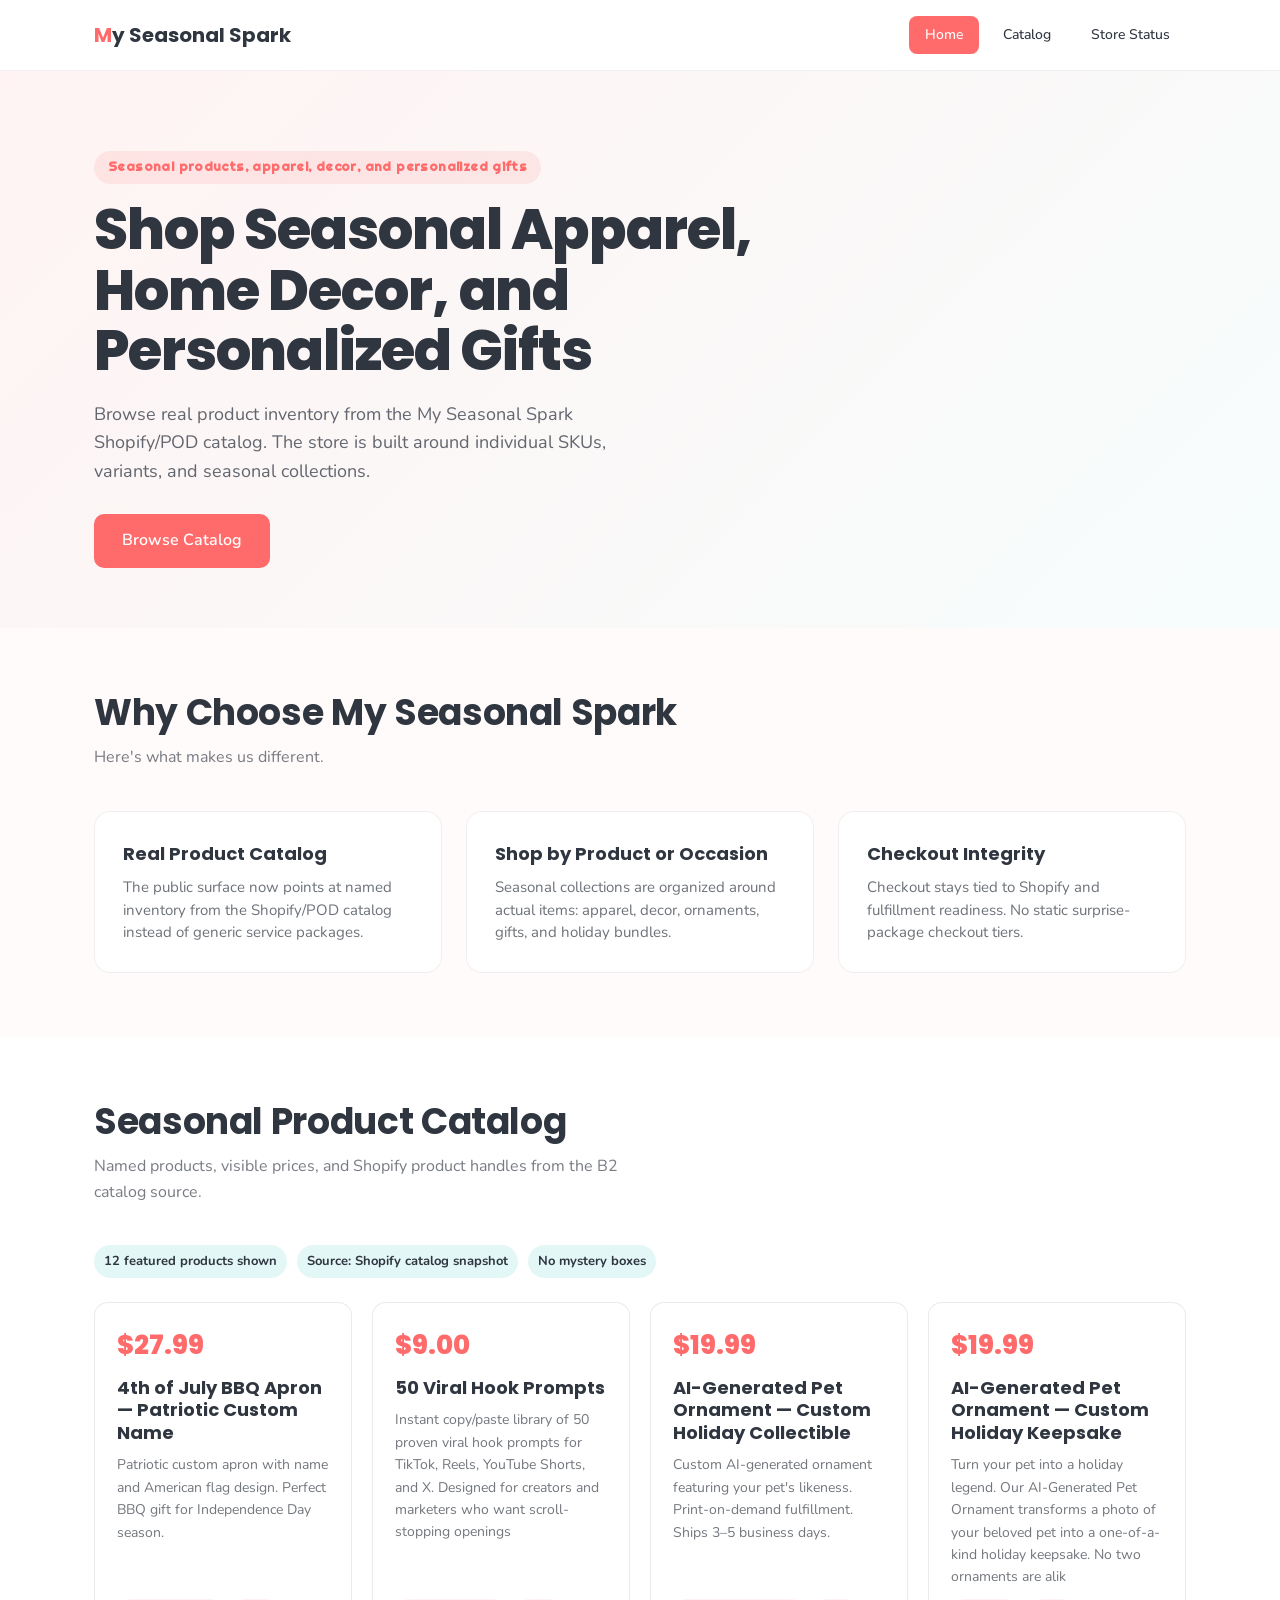
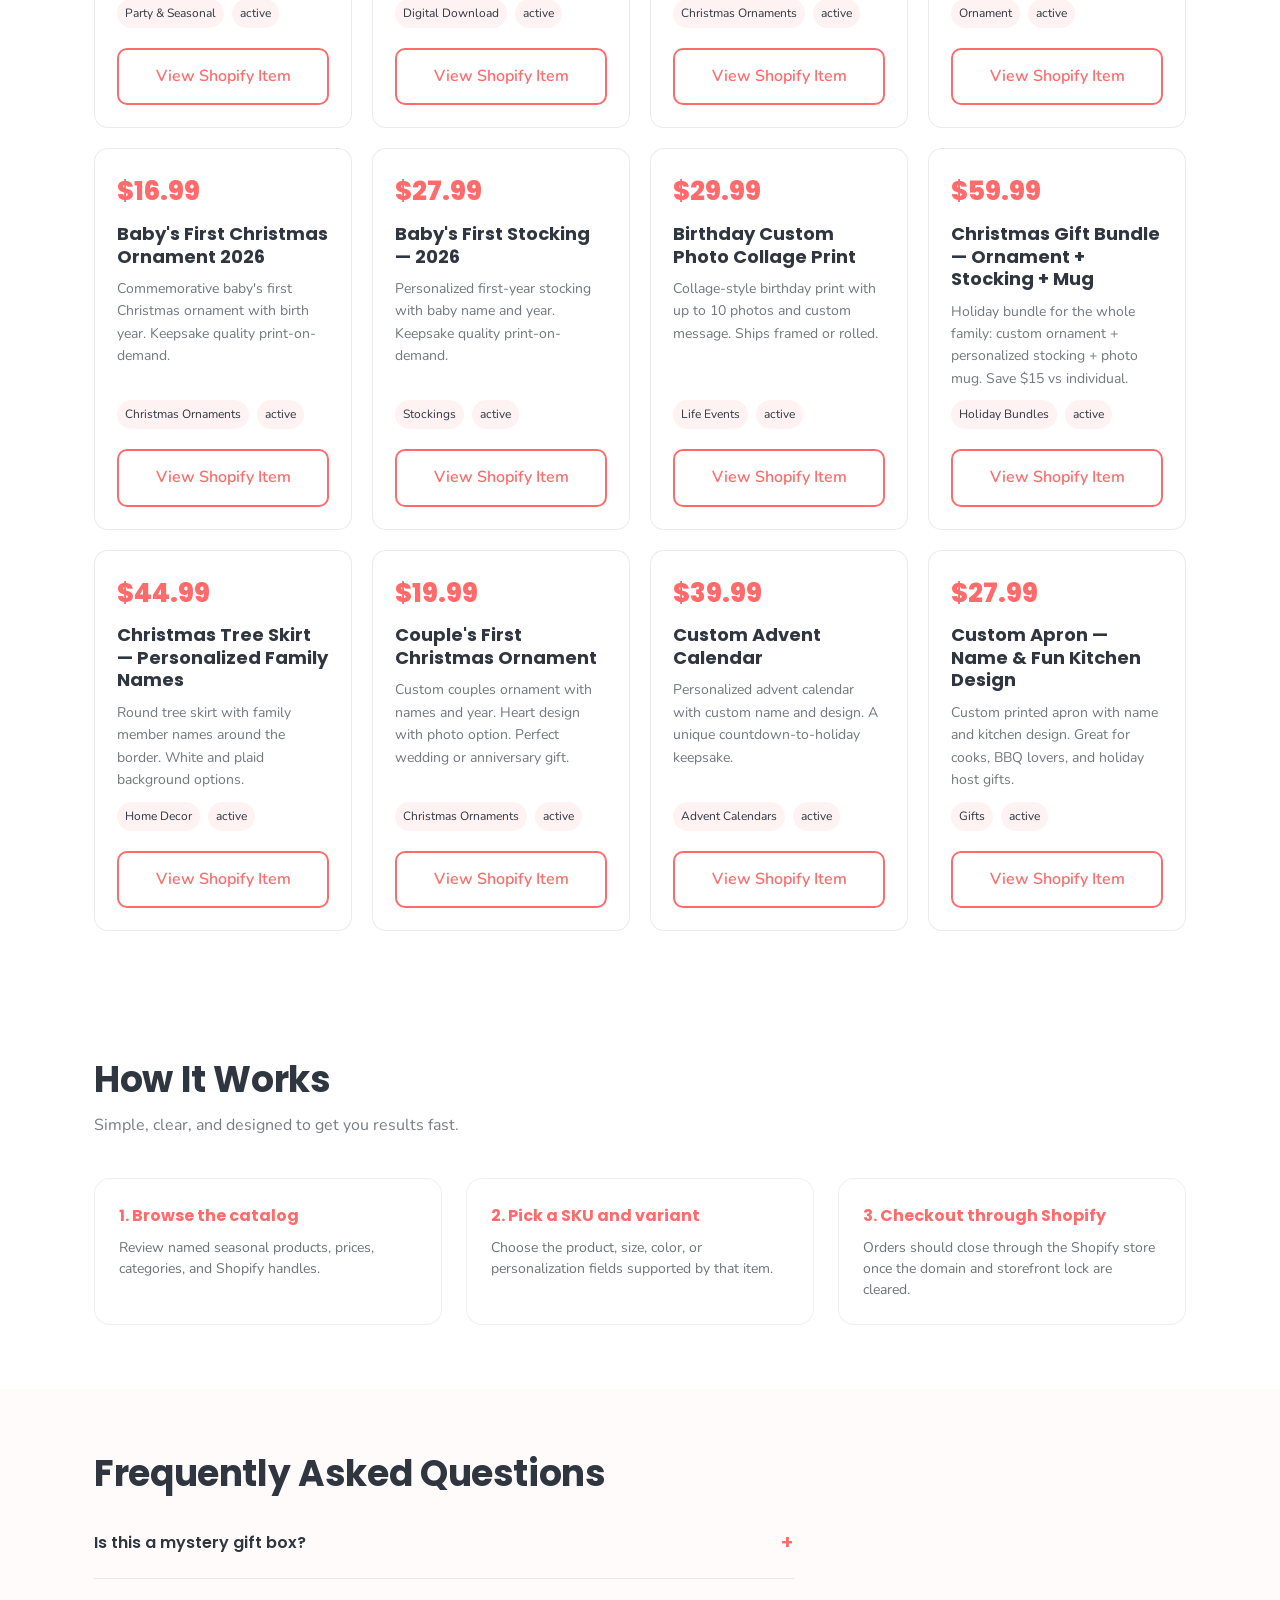
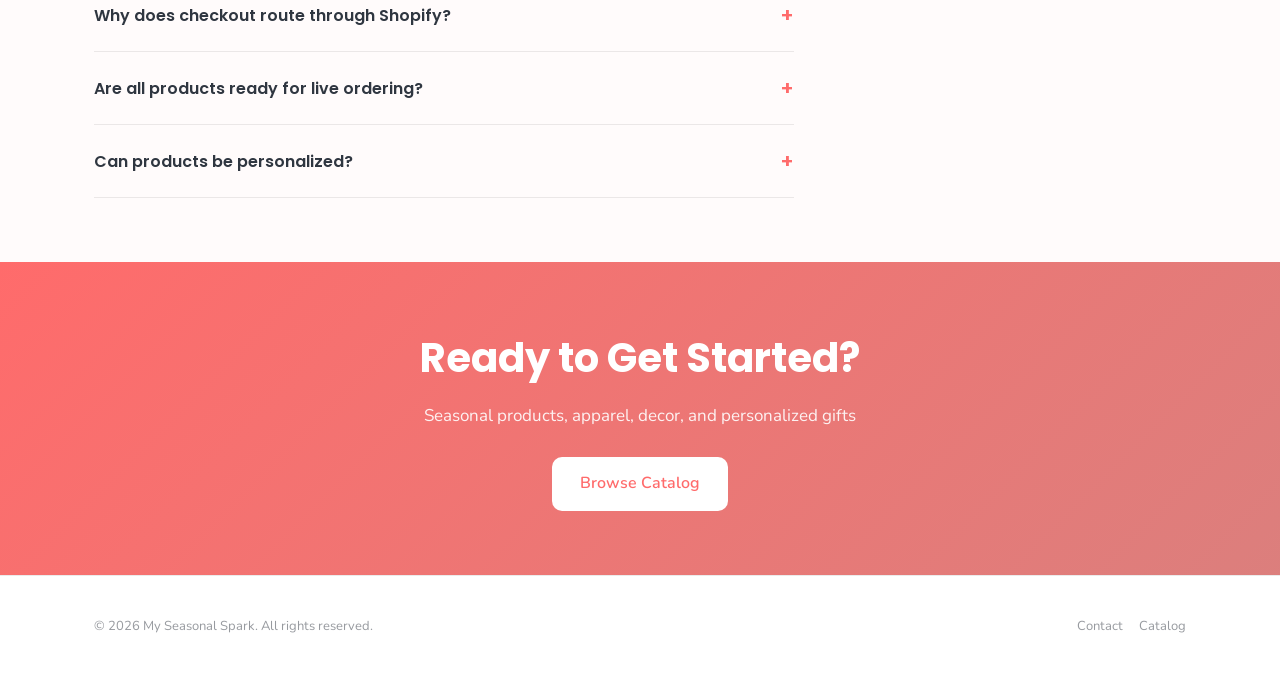
==== commit 0ea4242a: "Deploy myseasonalspark.com — ASI Network site update" ====
--- a/index.html
+++ b/index.html
@@ -4,15 +4,15 @@
   <meta charset="utf-8">
   <meta name="viewport" content="width=device-width, initial-scale=1">
   <title>Home | My Seasonal Spark</title>
-  <meta name="description" content="Discover curated seasonal collections and personalized gifts for every occasion. From holiday must-haves to birthday surprises — find the perfect gift that sparks joy.">
+  <meta name="description" content="Shop My Seasonal Spark&#x27;s seasonal product catalog: apparel, home decor, ornaments, personalized gifts, holiday bundles, and limited-time drop items.">
   <meta property="og:title" content="Home | My Seasonal Spark">
-  <meta property="og:description" content="Discover curated seasonal collections and personalized gifts for every occasion. From holiday must-haves to birthday surprises — find the perfect gift that sparks joy.">
+  <meta property="og:description" content="Shop My Seasonal Spark&#x27;s seasonal product catalog: apparel, home decor, ornaments, personalized gifts, holiday bundles, and limited-time drop items.">
   <meta property="og:type" content="website">
   <meta property="og:url" content="https://myseasonalspark.com/">
   <meta property="og:image" content="https://myseasonalspark.com/assets/og-image.png">
   <meta name="twitter:card" content="summary_large_image">
   <meta name="twitter:title" content="Home | My Seasonal Spark">
-  <meta name="twitter:description" content="Discover curated seasonal collections and personalized gifts for every occasion. From holiday must-haves to birthday surprises — find the perfect gift that sparks joy.">
+  <meta name="twitter:description" content="Shop My Seasonal Spark&#x27;s seasonal product catalog: apparel, home decor, ornaments, personalized gifts, holiday bundles, and limited-time drop items.">
   <meta name="twitter:image" content="https://myseasonalspark.com/assets/og-image.png">
   <link rel="icon" href="./assets/favicon.ico">
   <link rel="apple-touch-icon" href="./assets/apple-touch-icon.png">
@@ -27,19 +27,19 @@
       <a href="./index.html" class="logo"><span>M</span>y Seasonal Spark</a>
       <nav class="nav-links">
     <a href="./index.html" class="active">Home</a>
-    <a href="./offer.html">Services</a>
-    <a href="./checkout.html">Get Started</a>
+    <a href="./offer.html">Catalog</a>
+    <a href="./checkout.html">Store Status</a>
       </nav>
     </div>
   </header>
   <section class="hero-section">
     <div class="container">
       <div class="hero-content">
-        <div class="hero-badge">Thoughtful Seasonal Gifts &amp; Personalized Treasures</div>
-        <h1>Gifts That Spark Joy, Every Season</h1>
-        <p>Curated seasonal collections, personalized treasures, and thoughtful gift guides — all in one place. Shop by occasion, by recipient, or by what makes you smile.</p>
+        <div class="hero-badge">Seasonal products, apparel, decor, and personalized gifts</div>
+        <h1>Shop Seasonal Apparel, Home Decor, and Personalized Gifts</h1>
+        <p>Browse real product inventory from the My Seasonal Spark Shopify/POD catalog. The store is built around individual SKUs, variants, and seasonal collections.</p>
         <div class="btn-group">
-          <a href="./offer.html" class="btn btn-primary">Shop the Collection</a>
+          <a href="./offer.html" class="btn btn-primary">Browse Catalog</a>
         </div>
       </div>
     </div>
@@ -50,70 +50,150 @@
       <p class="section-subtitle">Here's what makes us different.</p>
       <div class="features-grid">
         <div class="feature-card">
-          <h3>Gift-Ready Packaging</h3>
-          <p>Every order arrives beautifully wrapped and ready to give. No extra wrapping needed.</p>
+          <h3>Real Product Catalog</h3>
+          <p>The public surface now points at named inventory from the Shopify/POD catalog instead of generic service packages.</p>
         </div>
         <div class="feature-card">
-          <h3>Personalization Available</h3>
-          <p>Add names, dates, or custom messages to create one-of-a-kind gifts they&#x27;ll treasure.</p>
+          <h3>Shop by Product or Occasion</h3>
+          <p>Seasonal collections are organized around actual items: apparel, decor, ornaments, gifts, and holiday bundles.</p>
         </div>
         <div class="feature-card">
-          <h3>Refreshed Every Season</h3>
-          <p>New collections drop quarterly so you always find something fresh and timely.</p>
+          <h3>Checkout Integrity</h3>
+          <p>Checkout stays tied to Shopify and fulfillment readiness. No static surprise-package checkout tiers.</p>
         </div>
       </div>
     </div>
   </section>
   <section class="section">
     <div class="container">
-      <h2 class="section-title">What People Are Saying</h2>
-      <div class="proof-grid">
-        <div class="proof-card">
-          <blockquote>"The personalized mug I ordered for my mom&#x27;s birthday was perfect. She loves it!"</blockquote>
-          <cite>— Happy Customer</cite>
-        </div>
-        <div class="proof-card">
-          <blockquote>"Great quality and the gift packaging saved me so much time during the holidays."</blockquote>
-          <cite>— Repeat Buyer</cite>
-        </div>
-      </div>
-    </div>
-  </section>
-  <section class="section  section-alt">
-    <div class="container">
-      <h2 class="section-title">What We Offer</h2>
-      <p class="section-subtitle">Choose the option that fits your needs.</p>
-      <div class="offers-grid">
-        <div class="offer-card">
-          <h3>Seasonal Must-Haves</h3>
-          <div class="offer-price">From $24</div>
-          <p>Our most-loved seasonal picks, refreshed every quarter.</p>
-          <ul>
-          <li>Curated seasonal selection</li>
-          <li>Gift-ready packaging</li>
-          <li>Free shipping over $50</li>
-          </ul>
-        </div>
-        <div class="offer-card featured">
-          <h3>Personalized Gifts</h3>
-          <div class="offer-price">From $29</div>
-          <p>Add a name, date, or message to make it truly theirs.</p>
-          <ul>
-          <li>Custom text engraving</li>
-          <li>Multiple font options</li>
-          <li>Preview before you buy</li>
-          </ul>
-        </div>
-        <div class="offer-card">
-          <h3>Gift Bundles</h3>
-          <div class="offer-price">From $49</div>
-          <p>Themed gift sets curated for specific occasions and recipients.</p>
-          <ul>
-          <li>Themed gift combinations</li>
-          <li>Beautiful box packaging</li>
-          <li>Card &amp; note included</li>
-          </ul>
-        </div>
+      <h2 class="section-title">Seasonal Product Catalog</h2>
+      <p class="section-subtitle">Named products, visible prices, and Shopify product handles from the B2 catalog source.</p>
+      <div class="catalog-meta">
+        <span class="catalog-pill">12 featured products shown</span>
+        <span class="catalog-pill">Source: Shopify catalog snapshot</span>
+        <span class="catalog-pill">No mystery boxes</span>
+      </div>
+      <div class="catalog-grid">
+        <article class="catalog-card">
+          <div class="catalog-price">$27.99</div>
+          <h3>4th of July BBQ Apron — Patriotic Custom Name</h3>
+          <p>Patriotic custom apron with name and American flag design. Perfect BBQ gift for Independence Day season.</p>
+          <div class="catalog-tags">
+            <span class="catalog-tag">Party &amp; Seasonal</span>
+            <span class="catalog-tag">active</span>
+          </div>
+          <a href="https://hu3dma-1w.myshopify.com/products/4th-of-july-bbq-apron-patriotic-custom-name" class="btn btn-secondary">View Shopify Item</a>
+        </article>
+        <article class="catalog-card">
+          <div class="catalog-price">$9.00</div>
+          <h3>50 Viral Hook Prompts</h3>
+          <p>Instant copy/paste library of 50 proven viral hook prompts for TikTok, Reels, YouTube Shorts, and X. Designed for creators and marketers who want scroll-stopping openings</p>
+          <div class="catalog-tags">
+            <span class="catalog-tag">Digital Download</span>
+            <span class="catalog-tag">active</span>
+          </div>
+          <a href="https://hu3dma-1w.myshopify.com/products/50-viral-hook-prompts" class="btn btn-secondary">View Shopify Item</a>
+        </article>
+        <article class="catalog-card">
+          <div class="catalog-price">$19.99</div>
+          <h3>AI-Generated Pet Ornament — Custom Holiday Collectible</h3>
+          <p>Custom AI-generated ornament featuring your pet&#x27;s likeness. Print-on-demand fulfillment. Ships 3–5 business days.</p>
+          <div class="catalog-tags">
+            <span class="catalog-tag">Christmas Ornaments</span>
+            <span class="catalog-tag">active</span>
+          </div>
+          <a href="https://hu3dma-1w.myshopify.com/products/ai-generated-pet-ornament-custom-holiday-collectible" class="btn btn-secondary">View Shopify Item</a>
+        </article>
+        <article class="catalog-card">
+          <div class="catalog-price">$19.99</div>
+          <h3>AI-Generated Pet Ornament — Custom Holiday Keepsake</h3>
+          <p>Turn your pet into a holiday legend. Our AI-Generated Pet Ornament transforms a photo of your beloved pet into a one-of-a-kind holiday keepsake. No two ornaments are alik</p>
+          <div class="catalog-tags">
+            <span class="catalog-tag">Ornament</span>
+            <span class="catalog-tag">active</span>
+          </div>
+          <a href="https://hu3dma-1w.myshopify.com/products/ai-generated-pet-ornament-custom-holiday-keepsake" class="btn btn-secondary">View Shopify Item</a>
+        </article>
+        <article class="catalog-card">
+          <div class="catalog-price">$16.99</div>
+          <h3>Baby&#x27;s First Christmas Ornament 2026</h3>
+          <p>Commemorative baby&#x27;s first Christmas ornament with birth year. Keepsake quality print-on-demand.</p>
+          <div class="catalog-tags">
+            <span class="catalog-tag">Christmas Ornaments</span>
+            <span class="catalog-tag">active</span>
+          </div>
+          <a href="https://hu3dma-1w.myshopify.com/products/babys-first-christmas-ornament-2026" class="btn btn-secondary">View Shopify Item</a>
+        </article>
+        <article class="catalog-card">
+          <div class="catalog-price">$27.99</div>
+          <h3>Baby&#x27;s First Stocking — 2026</h3>
+          <p>Personalized first-year stocking with baby name and year. Keepsake quality print-on-demand.</p>
+          <div class="catalog-tags">
+            <span class="catalog-tag">Stockings</span>
+            <span class="catalog-tag">active</span>
+          </div>
+          <a href="https://hu3dma-1w.myshopify.com/products/babys-first-stocking-2026" class="btn btn-secondary">View Shopify Item</a>
+        </article>
+        <article class="catalog-card">
+          <div class="catalog-price">$29.99</div>
+          <h3>Birthday Custom Photo Collage Print</h3>
+          <p>Collage-style birthday print with up to 10 photos and custom message. Ships framed or rolled.</p>
+          <div class="catalog-tags">
+            <span class="catalog-tag">Life Events</span>
+            <span class="catalog-tag">active</span>
+          </div>
+          <a href="https://hu3dma-1w.myshopify.com/products/birthday-custom-photo-collage-print" class="btn btn-secondary">View Shopify Item</a>
+        </article>
+        <article class="catalog-card">
+          <div class="catalog-price">$59.99</div>
+          <h3>Christmas Gift Bundle — Ornament + Stocking + Mug</h3>
+          <p>Holiday bundle for the whole family: custom ornament + personalized stocking + photo mug. Save $15 vs individual.</p>
+          <div class="catalog-tags">
+            <span class="catalog-tag">Holiday Bundles</span>
+            <span class="catalog-tag">active</span>
+          </div>
+          <a href="https://hu3dma-1w.myshopify.com/products/christmas-gift-bundle-ornament-stocking-mug" class="btn btn-secondary">View Shopify Item</a>
+        </article>
+        <article class="catalog-card">
+          <div class="catalog-price">$44.99</div>
+          <h3>Christmas Tree Skirt — Personalized Family Names</h3>
+          <p>Round tree skirt with family member names around the border. White and plaid background options.</p>
+          <div class="catalog-tags">
+            <span class="catalog-tag">Home Decor</span>
+            <span class="catalog-tag">active</span>
+          </div>
+          <a href="https://hu3dma-1w.myshopify.com/products/christmas-tree-skirt-personalized-family-names" class="btn btn-secondary">View Shopify Item</a>
+        </article>
+        <article class="catalog-card">
+          <div class="catalog-price">$19.99</div>
+          <h3>Couple&#x27;s First Christmas Ornament</h3>
+          <p>Custom couples ornament with names and year. Heart design with photo option. Perfect wedding or anniversary gift.</p>
+          <div class="catalog-tags">
+            <span class="catalog-tag">Christmas Ornaments</span>
+            <span class="catalog-tag">active</span>
+          </div>
+          <a href="https://hu3dma-1w.myshopify.com/products/couples-first-christmas-ornament" class="btn btn-secondary">View Shopify Item</a>
+        </article>
+        <article class="catalog-card">
+          <div class="catalog-price">$39.99</div>
+          <h3>Custom Advent Calendar</h3>
+          <p>Personalized advent calendar with custom name and design. A unique countdown-to-holiday keepsake.</p>
+          <div class="catalog-tags">
+            <span class="catalog-tag">Advent Calendars</span>
+            <span class="catalog-tag">active</span>
+          </div>
+          <a href="https://hu3dma-1w.myshopify.com/products/custom-advent-calendar" class="btn btn-secondary">View Shopify Item</a>
+        </article>
+        <article class="catalog-card">
+          <div class="catalog-price">$27.99</div>
+          <h3>Custom Apron — Name &amp; Fun Kitchen Design</h3>
+          <p>Custom printed apron with name and kitchen design. Great for cooks, BBQ lovers, and holiday host gifts.</p>
+          <div class="catalog-tags">
+            <span class="catalog-tag">Gifts</span>
+            <span class="catalog-tag">active</span>
+          </div>
+          <a href="https://hu3dma-1w.myshopify.com/products/custom-apron-name-fun-kitchen-design" class="btn btn-secondary">View Shopify Item</a>
+        </article>
       </div>
     </div>
   </section>
@@ -123,16 +203,16 @@
       <p class="section-subtitle">Simple, clear, and designed to get you results fast.</p>
       <div class="process-grid">
         <div class="process-step">
-          <h3>1. Browse by Occasion</h3>
-          <p>Shop by holiday, birthday, anniversary, or just-because.</p>
+          <h3>1. Browse the catalog</h3>
+          <p>Review named seasonal products, prices, categories, and Shopify handles.</p>
         </div>
         <div class="process-step">
-          <h3>2. Personalize It</h3>
-          <p>Add custom text or choose from curated bundle options.</p>
+          <h3>2. Pick a SKU and variant</h3>
+          <p>Choose the product, size, color, or personalization fields supported by that item.</p>
         </div>
         <div class="process-step">
-          <h3>3. We Handle the Rest</h3>
-          <p>Gift-ready packaging, fast shipping, and tracking included.</p>
+          <h3>3. Checkout through Shopify</h3>
+          <p>Orders should close through the Shopify store once the domain and storefront lock are cleared.</p>
         </div>
       </div>
     </div>
@@ -142,20 +222,20 @@
       <h2 class="section-title">Frequently Asked Questions</h2>
       <div class="faq-list">
         <details class="faq-item">
-          <summary>How long does shipping take?</summary>
-          <p>Standard shipping is 5-8 business days. Express options available at checkout for time-sensitive gifts.</p>
-        </details>
-        <details class="faq-item">
-          <summary>Can I personalize any product?</summary>
-          <p>Most of our products support personalization. Look for the &#x27;Personalize&#x27; badge on eligible items.</p>
-        </details>
-        <details class="faq-item">
-          <summary>What&#x27;s your return policy?</summary>
-          <p>30-day returns for non-personalized items. Personalized items can be exchanged if there&#x27;s a production error.</p>
-        </details>
-        <details class="faq-item">
-          <summary>Do you ship internationally?</summary>
-          <p>Currently shipping within the US. International shipping coming soon.</p>
+          <summary>Is this a mystery gift box?</summary>
+          <p>No. My Seasonal Spark is a seasonal ecommerce catalog with named products, variants, and transparent prices.</p>
+        </details>
+        <details class="faq-item">
+          <summary>Why does checkout route through Shopify?</summary>
+          <p>B2 is a Shopify/POD ecommerce business. Shopify is the expected customer checkout and product-management surface.</p>
+        </details>
+        <details class="faq-item">
+          <summary>Are all products ready for live ordering?</summary>
+          <p>No live checkout should be treated as complete until the Shopify domain, payment, supplier binding, and fulfillment proof are verified.</p>
+        </details>
+        <details class="faq-item">
+          <summary>Can products be personalized?</summary>
+          <p>Some catalog items support names, photos, dates, or gift notes. Personalization is product-specific, not a generic bundle.</p>
         </details>
       </div>
     </div>
@@ -163,8 +243,8 @@
   <section class="cta-section">
     <div class="container">
       <h2>Ready to Get Started?</h2>
-      <p>Thoughtful Seasonal Gifts &amp; Personalized Treasures</p>
-      <a href="./offer.html" class="btn btn-primary">Shop the Collection</a>
+      <p>Seasonal products, apparel, decor, and personalized gifts</p>
+      <a href="./offer.html" class="btn btn-primary">Browse Catalog</a>
     </div>
   </section>
   <footer class="site-footer">
@@ -173,7 +253,7 @@
         <p>&copy; 2026 My Seasonal Spark. All rights reserved.</p>
         <div class="footer-links">
           <a href="mailto:support@myseasonalspark.com">Contact</a>
-          <a href="./offer.html">Services</a>
+          <a href="./offer.html">Catalog</a>
         </div>
       </div>
     </div>
--- a/styles.css
+++ b/styles.css
@@ -157,6 +157,29 @@
 .network-card p{font-size:14px;color:color-mix(in srgb,var(--ink) 65%,transparent);margin-bottom:12px;}
 .network-card a{font-size:14px;font-weight:600;}
 
+/* Commerce catalog */
+.catalog-alert{
+  padding:18px 20px;border:1px solid color-mix(in srgb,var(--primary) 28%,transparent);
+  border-left:5px solid var(--primary);border-radius:12px;background:#fff;margin-bottom:28px;
+  color:color-mix(in srgb,var(--ink) 80%,transparent);
+}
+.catalog-meta{display:flex;gap:10px;flex-wrap:wrap;margin-bottom:24px;}
+.catalog-pill{
+  display:inline-flex;padding:6px 10px;border-radius:999px;background:color-mix(in srgb,var(--secondary) 16%,#fff);
+  color:var(--ink);font-size:13px;font-weight:700;
+}
+.catalog-grid{display:grid;grid-template-columns:repeat(auto-fit,minmax(240px,1fr));gap:20px;}
+.catalog-card{
+  min-height:260px;padding:22px;border-radius:14px;background:#fff;border:1px solid rgba(0,0,0,0.08);
+  display:flex;flex-direction:column;gap:10px;
+}
+.catalog-card h3{font-family:var(--display);font-size:18px;line-height:1.25;}
+.catalog-card p{font-size:14px;color:color-mix(in srgb,var(--ink) 68%,transparent);}
+.catalog-price{font-family:var(--display);font-size:26px;font-weight:800;color:var(--primary);}
+.catalog-tags{display:flex;gap:8px;flex-wrap:wrap;margin-top:auto;}
+.catalog-tag{font-size:12px;padding:5px 8px;border-radius:999px;background:color-mix(in srgb,var(--primary) 9%,#fff);color:var(--ink);}
+.catalog-card .btn{margin-top:10px;text-align:center;width:100%;}
+
 /* Email capture */
 .email-form{display:flex;gap:10px;flex-wrap:wrap;max-width:460px;}
 .email-form input{
@@ -169,7 +192,7 @@
 @media(max-width:768px){
   .hero-section{padding:48px 0 40px;}
   .hero-content h1{font-size:28px;}
-  .features-grid,.offers-grid,.process-grid,.proof-grid,.network-grid{grid-template-columns:1fr;}
+  .features-grid,.offers-grid,.process-grid,.proof-grid,.network-grid,.catalog-grid{grid-template-columns:1fr;}
   .nav-links{gap:4px;}
   .nav-links a{padding:6px 10px;font-size:13px;}
   .footer-content{flex-direction:column;text-align:center;}
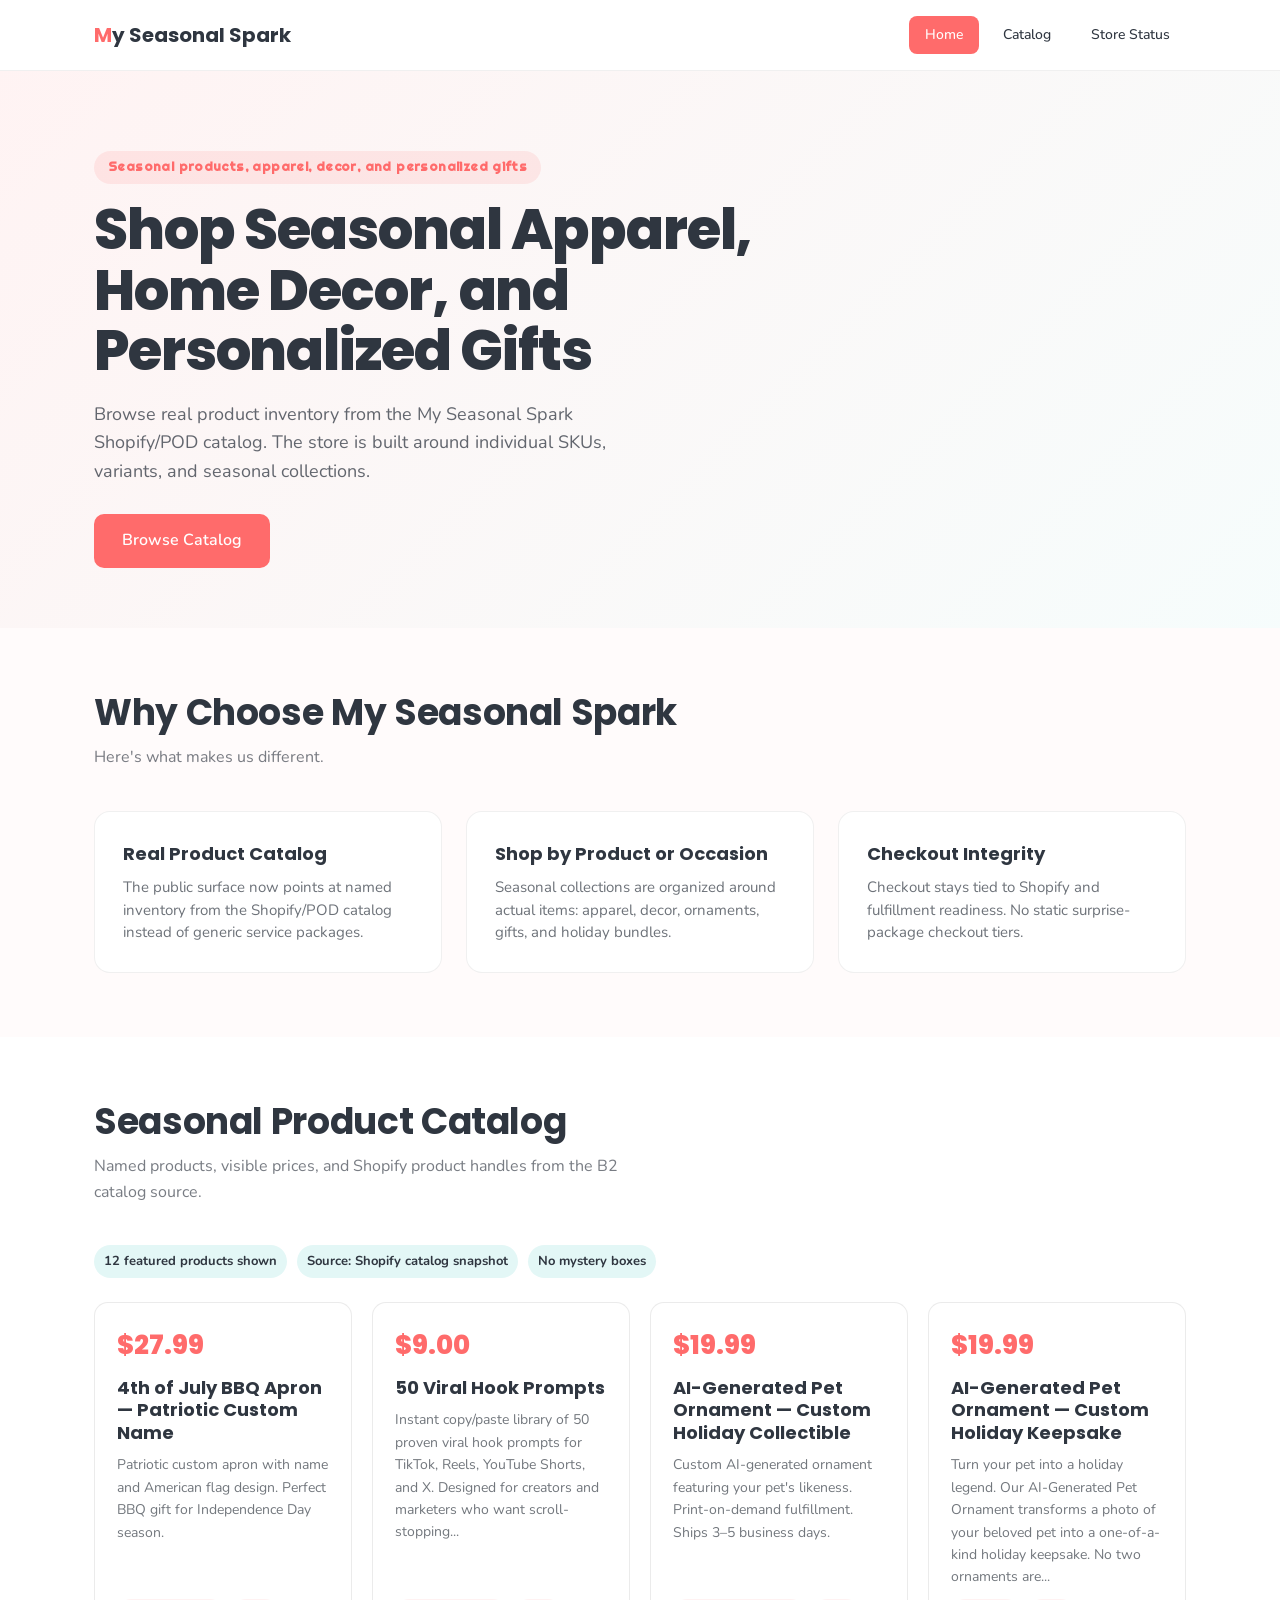
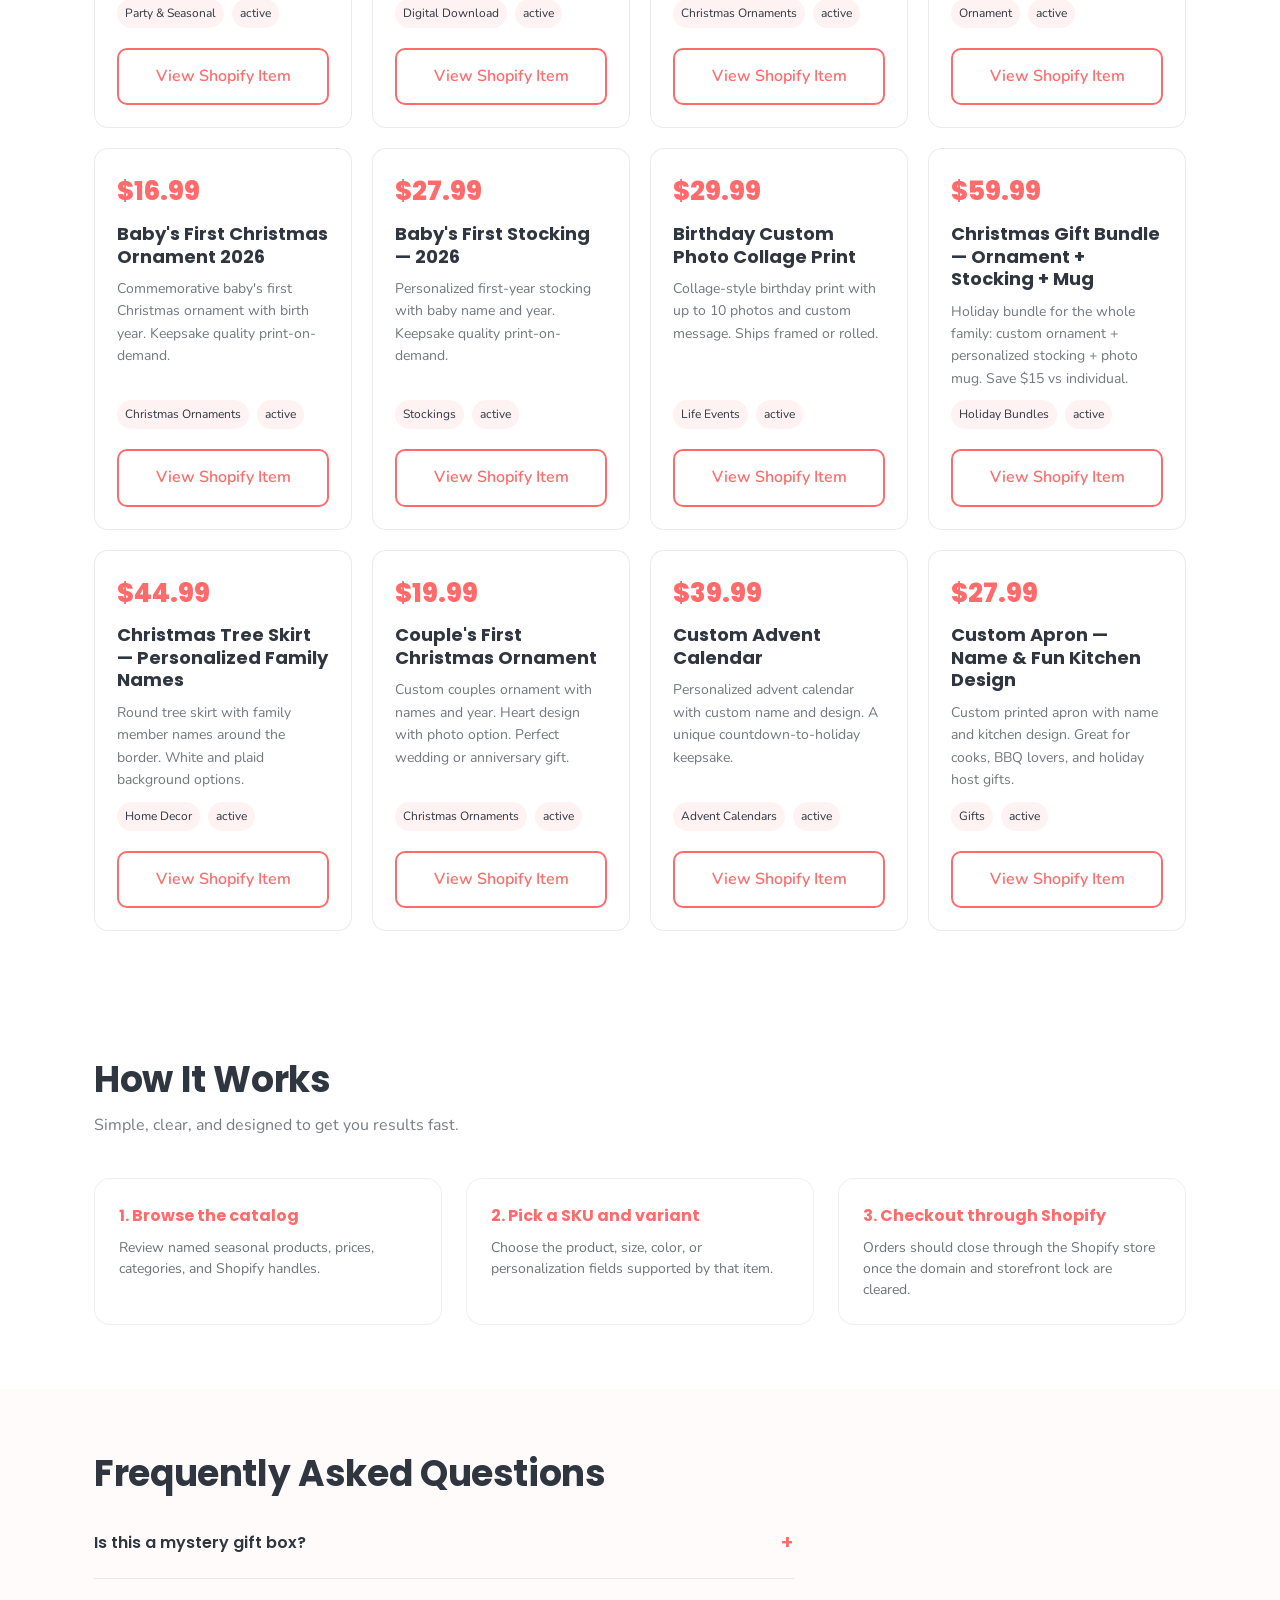
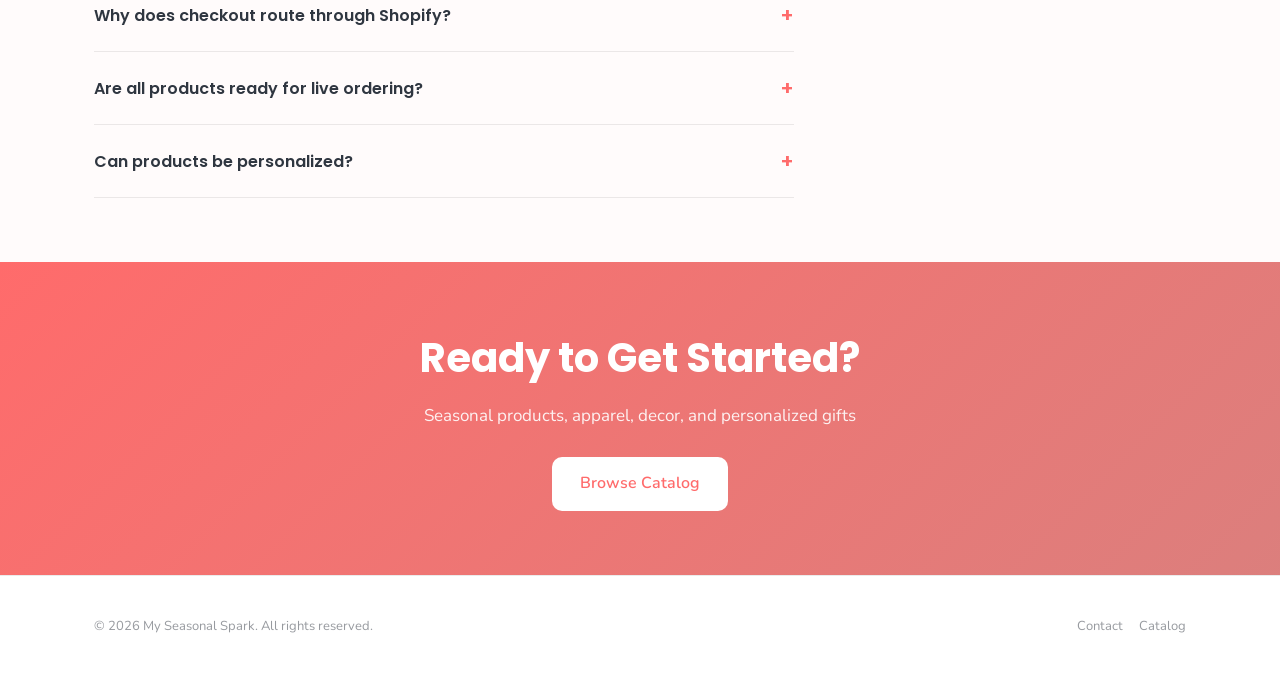
==== commit 2bba1f64: "Deploy myseasonalspark.com — ASI Network site update" ====
--- a/index.html
+++ b/index.html
@@ -87,7 +87,7 @@
         <article class="catalog-card">
           <div class="catalog-price">$9.00</div>
           <h3>50 Viral Hook Prompts</h3>
-          <p>Instant copy/paste library of 50 proven viral hook prompts for TikTok, Reels, YouTube Shorts, and X. Designed for creators and marketers who want scroll-stopping openings</p>
+          <p>Instant copy/paste library of 50 proven viral hook prompts for TikTok, Reels, YouTube Shorts, and X. Designed for creators and marketers who want scroll-stopping...</p>
           <div class="catalog-tags">
             <span class="catalog-tag">Digital Download</span>
             <span class="catalog-tag">active</span>
@@ -107,7 +107,7 @@
         <article class="catalog-card">
           <div class="catalog-price">$19.99</div>
           <h3>AI-Generated Pet Ornament — Custom Holiday Keepsake</h3>
-          <p>Turn your pet into a holiday legend. Our AI-Generated Pet Ornament transforms a photo of your beloved pet into a one-of-a-kind holiday keepsake. No two ornaments are alik</p>
+          <p>Turn your pet into a holiday legend. Our AI-Generated Pet Ornament transforms a photo of your beloved pet into a one-of-a-kind holiday keepsake. No two ornaments are...</p>
           <div class="catalog-tags">
             <span class="catalog-tag">Ornament</span>
             <span class="catalog-tag">active</span>
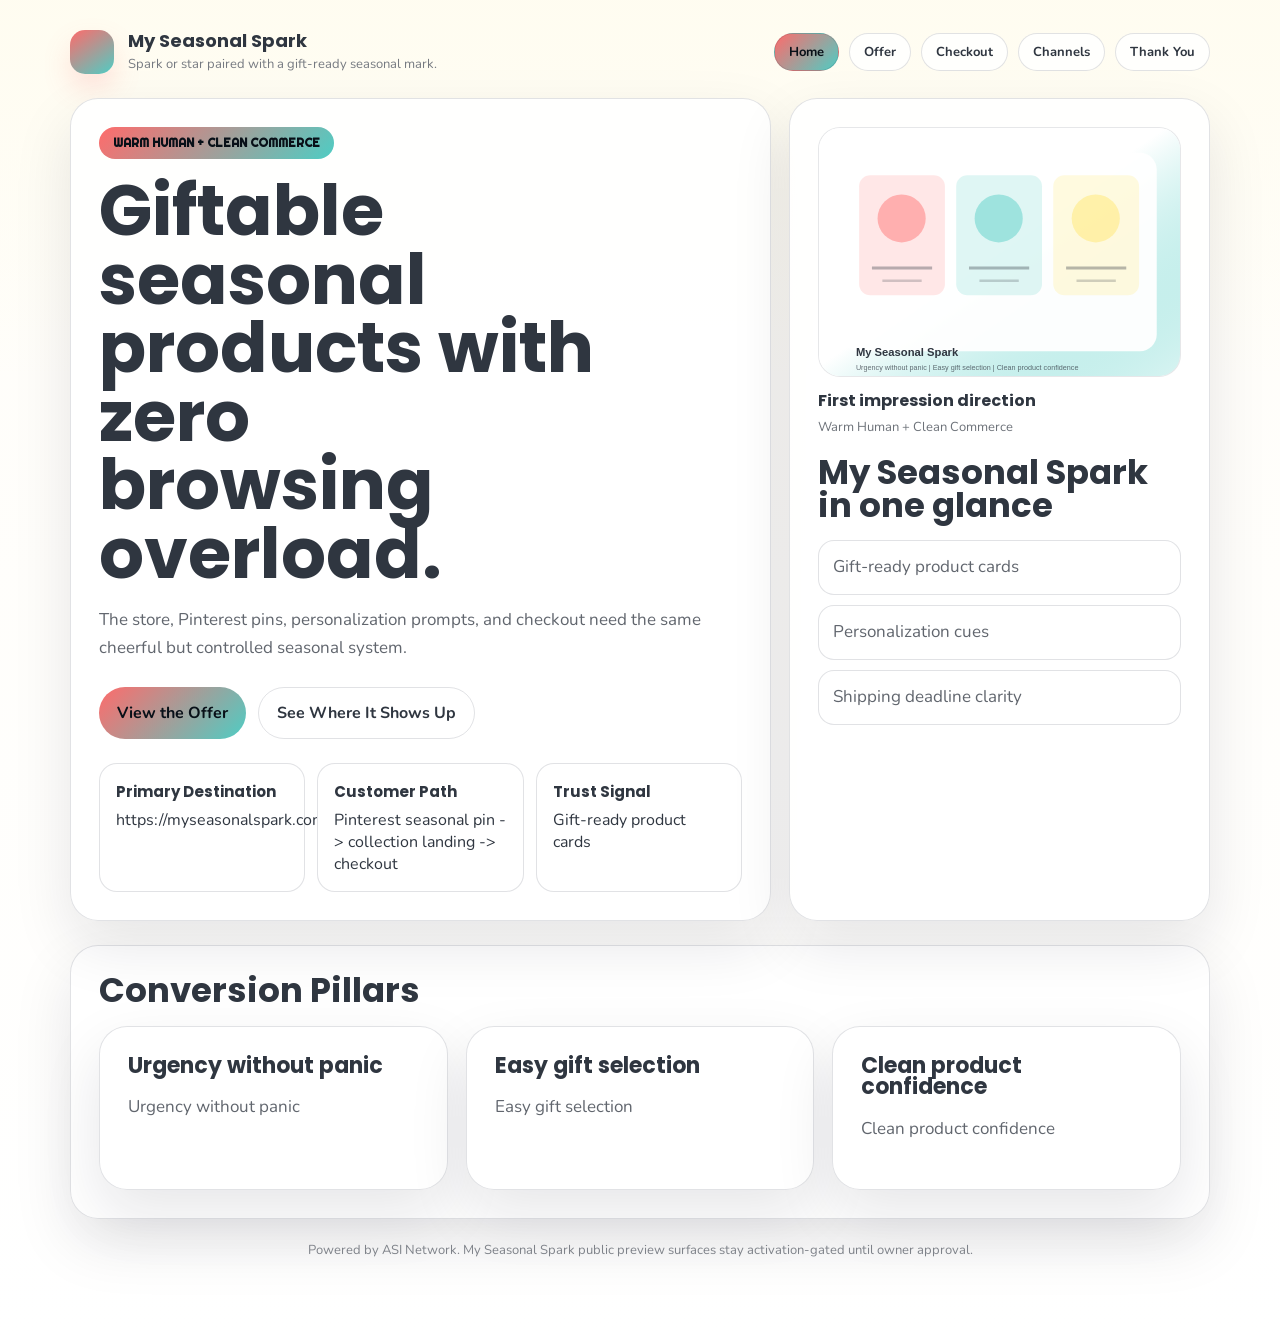
==== commit c0213376: "Deploy myseasonalspark.com — ASI Network site update" ====
--- a/index.html
+++ b/index.html
@@ -1,270 +1,78 @@
-<!DOCTYPE html>
-<html lang="en">
+<!doctype html>
+<html>
 <head>
-  <meta charset="utf-8">
-  <meta name="viewport" content="width=device-width, initial-scale=1">
-  <title>Home | My Seasonal Spark</title>
-  <meta name="description" content="Shop My Seasonal Spark&#x27;s seasonal product catalog: apparel, home decor, ornaments, personalized gifts, holiday bundles, and limited-time drop items.">
-  <meta property="og:title" content="Home | My Seasonal Spark">
-  <meta property="og:description" content="Shop My Seasonal Spark&#x27;s seasonal product catalog: apparel, home decor, ornaments, personalized gifts, holiday bundles, and limited-time drop items.">
-  <meta property="og:type" content="website">
-  <meta property="og:url" content="https://myseasonalspark.com/">
-  <meta property="og:image" content="https://myseasonalspark.com/assets/og-image.png">
-  <meta name="twitter:card" content="summary_large_image">
-  <meta name="twitter:title" content="Home | My Seasonal Spark">
-  <meta name="twitter:description" content="Shop My Seasonal Spark&#x27;s seasonal product catalog: apparel, home decor, ornaments, personalized gifts, holiday bundles, and limited-time drop items.">
-  <meta name="twitter:image" content="https://myseasonalspark.com/assets/og-image.png">
-  <link rel="icon" href="./assets/favicon.ico">
-  <link rel="apple-touch-icon" href="./assets/apple-touch-icon.png">
-  <link rel="preconnect" href="https://fonts.googleapis.com">
-  <link rel="preconnect" href="https://fonts.gstatic.com" crossorigin>
-  <link href="https://fonts.googleapis.com/css2?family=Poppins:wght@400;500;600;700;800&family=Nunito:wght@400;500;600;700;800&family=Righteous:wght@400;500;600;700;800&display=swap" rel="stylesheet">
-  <link rel="stylesheet" href="./styles.css">
+  <meta charset="utf-8" />
+  <meta name="viewport" content="width=device-width, initial-scale=1" />
+  <title>My Seasonal Spark | Home</title>
+  <link rel="preconnect" href="https://fonts.googleapis.com" /><link rel="preconnect" href="https://fonts.gstatic.com" crossorigin /><link href="https://fonts.googleapis.com/css2?family=Poppins:wght@400;500;600;700;800&family=Nunito:wght@400;500;600;700;800&family=Righteous:wght@400;500;600;700;800&display=swap" rel="stylesheet" />
+  <link rel="stylesheet" href="./styles.css" />
 </head>
-<body data-business-id="b2">
-  <header class="site-header">
-    <div class="container">
-      <a href="./index.html" class="logo"><span>M</span>y Seasonal Spark</a>
-      <nav class="nav-links">
-    <a href="./index.html" class="active">Home</a>
-    <a href="./offer.html">Catalog</a>
-    <a href="./checkout.html">Store Status</a>
+<body class="mode-human">
+  <main class="page">
+    <header class="header">
+      <a class="brand" href="./index.html">
+        <span class="brand-mark"></span>
+        <span class="brand-copy">
+          <strong>My Seasonal Spark</strong>
+          <span>Spark or star paired with a gift-ready seasonal mark.</span>
+        </span>
+      </a>
+      <nav class="nav">
+        <a class='button primary' href='index.html'>Home</a>
+        <a class='button ghost' href='offer.html'>Offer</a>
+        <a class='button ghost' href='checkout.html'>Checkout</a>
+        <a class='button ghost' href='channels.html'>Channels</a>
+        <a class='button ghost' href='thank-you.html'>Thank You</a>
       </nav>
-    </div>
-  </header>
-  <section class="hero-section">
-    <div class="container">
-      <div class="hero-content">
-        <div class="hero-badge">Seasonal products, apparel, decor, and personalized gifts</div>
-        <h1>Shop Seasonal Apparel, Home Decor, and Personalized Gifts</h1>
-        <p>Browse real product inventory from the My Seasonal Spark Shopify/POD catalog. The store is built around individual SKUs, variants, and seasonal collections.</p>
-        <div class="btn-group">
-          <a href="./offer.html" class="btn btn-primary">Browse Catalog</a>
+    </header>
+
+    <section class="hero">
+      <article class="hero-card">
+        <div class="eyebrow">Warm Human + Clean Commerce</div>
+        <h1>Giftable seasonal products with zero browsing overload.</h1>
+        <p>The store, Pinterest pins, personalization prompts, and checkout need the same cheerful but controlled seasonal system.</p>
+        <div class="actions">
+          <a class="button primary" href="./offer.html">View the Offer</a>
+          <a class="button ghost" href="./channels.html">See Where It Shows Up</a>
         </div>
+        <div class="meta">
+          <div class="meta-card">
+            <strong>Primary Destination</strong>
+            <span>https://myseasonalspark.com</span>
+          </div>
+          <div class="meta-card">
+            <strong>Customer Path</strong>
+            <span>Pinterest seasonal pin -&gt; collection landing -&gt; checkout</span>
+          </div>
+
+          <div class="meta-card">
+            <strong>Trust Signal</strong>
+            <span>Gift-ready product cards</span>
+          </div>
+        </div>
+      </article>
+      <aside class="visual-side">
+
+      <figure class="visual-board visual-human">
+        <img class="visual-img" src="[data-uri]" alt="My Seasonal Spark homepage visual system" loading="eager" />
+        <figcaption>
+          <strong>First impression direction</strong>
+          <span>Warm Human + Clean Commerce</span>
+        </figcaption>
+      </figure>
+
+        <h2>My Seasonal Spark in one glance</h2>
+        <ul class="proof-points"><li>Gift-ready product cards</li><li>Personalization cues</li><li>Shipping deadline clarity</li></ul>
+      </aside>
+    </section>
+    <section class="panel" style="margin-top:24px;">
+      <h2>Conversion Pillars</h2>
+      <div class="grid-three" style="margin-top:18px;">
+        <article class='offer-card'><h3>Urgency without panic</h3><p>Urgency without panic</p></article><article class='offer-card'><h3>Easy gift selection</h3><p>Easy gift selection</p></article><article class='offer-card'><h3>Clean product confidence</h3><p>Clean product confidence</p></article>
       </div>
-    </div>
-  </section>
-  <section class="section section-alt">
-    <div class="container">
-      <h2 class="section-title">Why Choose My Seasonal Spark</h2>
-      <p class="section-subtitle">Here's what makes us different.</p>
-      <div class="features-grid">
-        <div class="feature-card">
-          <h3>Real Product Catalog</h3>
-          <p>The public surface now points at named inventory from the Shopify/POD catalog instead of generic service packages.</p>
-        </div>
-        <div class="feature-card">
-          <h3>Shop by Product or Occasion</h3>
-          <p>Seasonal collections are organized around actual items: apparel, decor, ornaments, gifts, and holiday bundles.</p>
-        </div>
-        <div class="feature-card">
-          <h3>Checkout Integrity</h3>
-          <p>Checkout stays tied to Shopify and fulfillment readiness. No static surprise-package checkout tiers.</p>
-        </div>
-      </div>
-    </div>
-  </section>
-  <section class="section">
-    <div class="container">
-      <h2 class="section-title">Seasonal Product Catalog</h2>
-      <p class="section-subtitle">Named products, visible prices, and Shopify product handles from the B2 catalog source.</p>
-      <div class="catalog-meta">
-        <span class="catalog-pill">12 featured products shown</span>
-        <span class="catalog-pill">Source: Shopify catalog snapshot</span>
-        <span class="catalog-pill">No mystery boxes</span>
-      </div>
-      <div class="catalog-grid">
-        <article class="catalog-card">
-          <div class="catalog-price">$27.99</div>
-          <h3>4th of July BBQ Apron — Patriotic Custom Name</h3>
-          <p>Patriotic custom apron with name and American flag design. Perfect BBQ gift for Independence Day season.</p>
-          <div class="catalog-tags">
-            <span class="catalog-tag">Party &amp; Seasonal</span>
-            <span class="catalog-tag">active</span>
-          </div>
-          <a href="https://hu3dma-1w.myshopify.com/products/4th-of-july-bbq-apron-patriotic-custom-name" class="btn btn-secondary">View Shopify Item</a>
-        </article>
-        <article class="catalog-card">
-          <div class="catalog-price">$9.00</div>
-          <h3>50 Viral Hook Prompts</h3>
-          <p>Instant copy/paste library of 50 proven viral hook prompts for TikTok, Reels, YouTube Shorts, and X. Designed for creators and marketers who want scroll-stopping...</p>
-          <div class="catalog-tags">
-            <span class="catalog-tag">Digital Download</span>
-            <span class="catalog-tag">active</span>
-          </div>
-          <a href="https://hu3dma-1w.myshopify.com/products/50-viral-hook-prompts" class="btn btn-secondary">View Shopify Item</a>
-        </article>
-        <article class="catalog-card">
-          <div class="catalog-price">$19.99</div>
-          <h3>AI-Generated Pet Ornament — Custom Holiday Collectible</h3>
-          <p>Custom AI-generated ornament featuring your pet&#x27;s likeness. Print-on-demand fulfillment. Ships 3–5 business days.</p>
-          <div class="catalog-tags">
-            <span class="catalog-tag">Christmas Ornaments</span>
-            <span class="catalog-tag">active</span>
-          </div>
-          <a href="https://hu3dma-1w.myshopify.com/products/ai-generated-pet-ornament-custom-holiday-collectible" class="btn btn-secondary">View Shopify Item</a>
-        </article>
-        <article class="catalog-card">
-          <div class="catalog-price">$19.99</div>
-          <h3>AI-Generated Pet Ornament — Custom Holiday Keepsake</h3>
-          <p>Turn your pet into a holiday legend. Our AI-Generated Pet Ornament transforms a photo of your beloved pet into a one-of-a-kind holiday keepsake. No two ornaments are...</p>
-          <div class="catalog-tags">
-            <span class="catalog-tag">Ornament</span>
-            <span class="catalog-tag">active</span>
-          </div>
-          <a href="https://hu3dma-1w.myshopify.com/products/ai-generated-pet-ornament-custom-holiday-keepsake" class="btn btn-secondary">View Shopify Item</a>
-        </article>
-        <article class="catalog-card">
-          <div class="catalog-price">$16.99</div>
-          <h3>Baby&#x27;s First Christmas Ornament 2026</h3>
-          <p>Commemorative baby&#x27;s first Christmas ornament with birth year. Keepsake quality print-on-demand.</p>
-          <div class="catalog-tags">
-            <span class="catalog-tag">Christmas Ornaments</span>
-            <span class="catalog-tag">active</span>
-          </div>
-          <a href="https://hu3dma-1w.myshopify.com/products/babys-first-christmas-ornament-2026" class="btn btn-secondary">View Shopify Item</a>
-        </article>
-        <article class="catalog-card">
-          <div class="catalog-price">$27.99</div>
-          <h3>Baby&#x27;s First Stocking — 2026</h3>
-          <p>Personalized first-year stocking with baby name and year. Keepsake quality print-on-demand.</p>
-          <div class="catalog-tags">
-            <span class="catalog-tag">Stockings</span>
-            <span class="catalog-tag">active</span>
-          </div>
-          <a href="https://hu3dma-1w.myshopify.com/products/babys-first-stocking-2026" class="btn btn-secondary">View Shopify Item</a>
-        </article>
-        <article class="catalog-card">
-          <div class="catalog-price">$29.99</div>
-          <h3>Birthday Custom Photo Collage Print</h3>
-          <p>Collage-style birthday print with up to 10 photos and custom message. Ships framed or rolled.</p>
-          <div class="catalog-tags">
-            <span class="catalog-tag">Life Events</span>
-            <span class="catalog-tag">active</span>
-          </div>
-          <a href="https://hu3dma-1w.myshopify.com/products/birthday-custom-photo-collage-print" class="btn btn-secondary">View Shopify Item</a>
-        </article>
-        <article class="catalog-card">
-          <div class="catalog-price">$59.99</div>
-          <h3>Christmas Gift Bundle — Ornament + Stocking + Mug</h3>
-          <p>Holiday bundle for the whole family: custom ornament + personalized stocking + photo mug. Save $15 vs individual.</p>
-          <div class="catalog-tags">
-            <span class="catalog-tag">Holiday Bundles</span>
-            <span class="catalog-tag">active</span>
-          </div>
-          <a href="https://hu3dma-1w.myshopify.com/products/christmas-gift-bundle-ornament-stocking-mug" class="btn btn-secondary">View Shopify Item</a>
-        </article>
-        <article class="catalog-card">
-          <div class="catalog-price">$44.99</div>
-          <h3>Christmas Tree Skirt — Personalized Family Names</h3>
-          <p>Round tree skirt with family member names around the border. White and plaid background options.</p>
-          <div class="catalog-tags">
-            <span class="catalog-tag">Home Decor</span>
-            <span class="catalog-tag">active</span>
-          </div>
-          <a href="https://hu3dma-1w.myshopify.com/products/christmas-tree-skirt-personalized-family-names" class="btn btn-secondary">View Shopify Item</a>
-        </article>
-        <article class="catalog-card">
-          <div class="catalog-price">$19.99</div>
-          <h3>Couple&#x27;s First Christmas Ornament</h3>
-          <p>Custom couples ornament with names and year. Heart design with photo option. Perfect wedding or anniversary gift.</p>
-          <div class="catalog-tags">
-            <span class="catalog-tag">Christmas Ornaments</span>
-            <span class="catalog-tag">active</span>
-          </div>
-          <a href="https://hu3dma-1w.myshopify.com/products/couples-first-christmas-ornament" class="btn btn-secondary">View Shopify Item</a>
-        </article>
-        <article class="catalog-card">
-          <div class="catalog-price">$39.99</div>
-          <h3>Custom Advent Calendar</h3>
-          <p>Personalized advent calendar with custom name and design. A unique countdown-to-holiday keepsake.</p>
-          <div class="catalog-tags">
-            <span class="catalog-tag">Advent Calendars</span>
-            <span class="catalog-tag">active</span>
-          </div>
-          <a href="https://hu3dma-1w.myshopify.com/products/custom-advent-calendar" class="btn btn-secondary">View Shopify Item</a>
-        </article>
-        <article class="catalog-card">
-          <div class="catalog-price">$27.99</div>
-          <h3>Custom Apron — Name &amp; Fun Kitchen Design</h3>
-          <p>Custom printed apron with name and kitchen design. Great for cooks, BBQ lovers, and holiday host gifts.</p>
-          <div class="catalog-tags">
-            <span class="catalog-tag">Gifts</span>
-            <span class="catalog-tag">active</span>
-          </div>
-          <a href="https://hu3dma-1w.myshopify.com/products/custom-apron-name-fun-kitchen-design" class="btn btn-secondary">View Shopify Item</a>
-        </article>
-      </div>
-    </div>
-  </section>
-  <section class="section">
-    <div class="container">
-      <h2 class="section-title">How It Works</h2>
-      <p class="section-subtitle">Simple, clear, and designed to get you results fast.</p>
-      <div class="process-grid">
-        <div class="process-step">
-          <h3>1. Browse the catalog</h3>
-          <p>Review named seasonal products, prices, categories, and Shopify handles.</p>
-        </div>
-        <div class="process-step">
-          <h3>2. Pick a SKU and variant</h3>
-          <p>Choose the product, size, color, or personalization fields supported by that item.</p>
-        </div>
-        <div class="process-step">
-          <h3>3. Checkout through Shopify</h3>
-          <p>Orders should close through the Shopify store once the domain and storefront lock are cleared.</p>
-        </div>
-      </div>
-    </div>
-  </section>
-  <section class="section section-alt">
-    <div class="container">
-      <h2 class="section-title">Frequently Asked Questions</h2>
-      <div class="faq-list">
-        <details class="faq-item">
-          <summary>Is this a mystery gift box?</summary>
-          <p>No. My Seasonal Spark is a seasonal ecommerce catalog with named products, variants, and transparent prices.</p>
-        </details>
-        <details class="faq-item">
-          <summary>Why does checkout route through Shopify?</summary>
-          <p>B2 is a Shopify/POD ecommerce business. Shopify is the expected customer checkout and product-management surface.</p>
-        </details>
-        <details class="faq-item">
-          <summary>Are all products ready for live ordering?</summary>
-          <p>No live checkout should be treated as complete until the Shopify domain, payment, supplier binding, and fulfillment proof are verified.</p>
-        </details>
-        <details class="faq-item">
-          <summary>Can products be personalized?</summary>
-          <p>Some catalog items support names, photos, dates, or gift notes. Personalization is product-specific, not a generic bundle.</p>
-        </details>
-      </div>
-    </div>
-  </section>
-  <section class="cta-section">
-    <div class="container">
-      <h2>Ready to Get Started?</h2>
-      <p>Seasonal products, apparel, decor, and personalized gifts</p>
-      <a href="./offer.html" class="btn btn-primary">Browse Catalog</a>
-    </div>
-  </section>
-  <footer class="site-footer">
-    <div class="container">
-      <div class="footer-content">
-        <p>&copy; 2026 My Seasonal Spark. All rights reserved.</p>
-        <div class="footer-links">
-          <a href="mailto:support@myseasonalspark.com">Contact</a>
-          <a href="./offer.html">Catalog</a>
-        </div>
-      </div>
-    </div>
-  </footer>
-  <script>
-  (function(){
-    var bid='b2',page=location.pathname.split('/').pop()||'index.html';
-    var key='asi_pv_'+bid;
-    try{var d=JSON.parse(localStorage.getItem(key)||'{}');d[page]=(d[page]||0)+1;d._total=(d._total||0)+1;d._last=new Date().toISOString();d._ref=document.referrer||'direct';localStorage.setItem(key,JSON.stringify(d));}catch(e){}
-    if(window.ASI_ANALYTICS_URL){try{navigator.sendBeacon(window.ASI_ANALYTICS_URL,JSON.stringify({business_id:bid,page:page,referrer:document.referrer||'direct',timestamp:new Date().toISOString(),ua:navigator.userAgent}));}catch(e){}}
-  })();
-  </script>
+    </section>
+
+    <div class="footer-note">Powered by ASI Network. My Seasonal Spark public preview surfaces stay activation-gated until owner approval.</div>
+  </main>
 </body>
-</html>+</html>
--- a/styles.css
+++ b/styles.css
@@ -1,199 +1,122 @@
+
 :root {
   --primary: #FF6B6B;
   --secondary: #4ECDC4;
   --accent: #FFE66D;
   --ink: #2F3640;
   --surface: #FFFFFF;
-  --display: 'Poppins', system-ui, sans-serif;
-  --body: 'Nunito', system-ui, sans-serif;
-  --accent-font: 'Righteous', system-ui, sans-serif;
+  --line: rgba(15, 23, 42, 0.12);
+  --display: 'Poppins', 'Avenir Next', 'Segoe UI', sans-serif;
+  --body: 'Nunito', 'Avenir Next', 'Segoe UI', sans-serif;
+  --accent-font: 'Righteous', 'Avenir Next', 'Segoe UI', sans-serif;
 }
-*{box-sizing:border-box;margin:0;padding:0;}
-body{
-  font-family:var(--body);color:var(--ink);background:var(--surface);
-  line-height:1.6;-webkit-font-smoothing:antialiased;
+* { box-sizing: border-box; }
+body {
+  margin: 0;
+  font-family: var(--body);
+  color: var(--ink);
+  background:
+    radial-gradient(circle at 0% 0%, color-mix(in srgb, var(--primary) 14%, white), transparent 30%),
+    radial-gradient(circle at 100% 0%, color-mix(in srgb, var(--secondary) 14%, white), transparent 30%),
+    linear-gradient(180deg, #fffdf8, #ffffff);
 }
-a{color:var(--primary);text-decoration:none;}
-a:hover{text-decoration:underline;}
-img{max-width:100%;height:auto;}
-
-/* Layout */
-.container{max-width:1140px;margin:0 auto;padding:0 24px;}
-
-/* Header */
-.site-header{
-  padding:16px 0;border-bottom:1px solid rgba(0,0,0,0.06);
-  background:rgba(255,255,255,0.95);backdrop-filter:blur(10px);
-  position:sticky;top:0;z-index:100;
+body.mode-editorial {
+  background:
+    linear-gradient(180deg, color-mix(in srgb, var(--accent) 12%, white), transparent 26%),
+    repeating-linear-gradient(90deg, rgba(15,23,42,.035) 0, rgba(15,23,42,.035) 1px, transparent 1px, transparent 92px),
+    linear-gradient(180deg, #fffdf8, #ffffff);
 }
-.site-header .container{display:flex;align-items:center;justify-content:space-between;gap:16px;flex-wrap:wrap;}
-.logo{font-family:var(--display);font-size:20px;font-weight:700;color:var(--ink);text-decoration:none;}
-.logo:hover{text-decoration:none;}
-.logo span{color:var(--primary);}
-.nav-links{display:flex;gap:8px;align-items:center;flex-wrap:wrap;}
-.nav-links a{
-  padding:8px 16px;border-radius:8px;font-size:14px;font-weight:500;
-  color:var(--ink);text-decoration:none;transition:all .2s;
+body.mode-luxury {
+  background:
+    linear-gradient(180deg, color-mix(in srgb, var(--surface) 94%, white), #ffffff 70%),
+    linear-gradient(90deg, color-mix(in srgb, var(--primary) 8%, white), transparent);
 }
-.nav-links a:hover{background:rgba(0,0,0,0.04);text-decoration:none;}
-.nav-links a.active{background:var(--primary);color:#fff;}
-
-/* Hero */
-.hero-section{
-  padding:80px 0 60px;
-  background:linear-gradient(135deg,
-    color-mix(in srgb, var(--primary) 8%, var(--surface)),
-    color-mix(in srgb, var(--secondary) 5%, var(--surface)));
+body.mode-motion {
+  background:
+    linear-gradient(135deg, color-mix(in srgb, var(--primary) 12%, white) 0 24%, transparent 24% 100%),
+    linear-gradient(180deg, #fffdf8, #ffffff);
 }
-.hero-content{max-width:680px;}
-.hero-badge{
-  display:inline-block;padding:6px 14px;border-radius:100px;
-  background:color-mix(in srgb, var(--primary) 12%, transparent);
-  color:var(--primary);font-size:13px;font-weight:600;
-  font-family:var(--accent-font);letter-spacing:0.03em;margin-bottom:16px;
+body.mode-human {
+  background:
+    linear-gradient(180deg, color-mix(in srgb, var(--accent) 10%, white), transparent 28%),
+    linear-gradient(180deg, #fffdf8, #ffffff);
 }
-.hero-content h1{
-  font-family:var(--display);font-size:clamp(32px,5vw,56px);
-  font-weight:800;line-height:1.08;letter-spacing:-0.02em;margin-bottom:18px;color:var(--ink);
+body.mode-urgent {
+  background:
+    linear-gradient(180deg, color-mix(in srgb, var(--primary) 9%, white), transparent 28%),
+    linear-gradient(180deg, #f9fbff, #ffffff);
 }
-.hero-content p{font-size:18px;line-height:1.6;color:color-mix(in srgb,var(--ink) 75%,transparent);max-width:560px;margin-bottom:28px;}
-.btn{
-  display:inline-block;padding:14px 28px;border-radius:10px;
-  font-size:16px;font-weight:600;text-decoration:none;transition:all .2s;cursor:pointer;border:none;
+a { color: inherit; }
+.page { max-width: 1180px; margin: 0 auto; padding: 24px 20px 80px; }
+.header { display: flex; flex-wrap: wrap; align-items: center; justify-content: space-between; gap: 12px; padding: 6px 0 24px; }
+.brand { display: flex; align-items: center; gap: 14px; text-decoration: none; }
+.brand-mark { width: 44px; height: 44px; border-radius: 15px; background: linear-gradient(145deg, var(--primary), var(--secondary)); box-shadow: 0 14px 28px color-mix(in srgb, var(--primary) 18%, transparent); }
+.brand-copy strong { display: block; font-family: var(--display); font-size: 18px; line-height: 1; }
+.brand-copy span { display: block; margin-top: 5px; font-size: 13px; color: color-mix(in srgb, var(--ink) 66%, white); }
+.nav { display: flex; flex-wrap: wrap; gap: 10px; }
+.nav a { border: 1px solid var(--line); border-radius: 999px; padding: 9px 14px; text-decoration: none; font-size: 13px; background: rgba(255,255,255,0.84); }
+.hero,
+.grid-two,
+.grid-three,
+.offer-grid { display: grid; gap: 18px; }
+.hero { grid-template-columns: minmax(0, 1.25fr) minmax(280px, 0.75fr); align-items: stretch; }
+.grid-two { grid-template-columns: repeat(2, minmax(0, 1fr)); }
+.grid-three { grid-template-columns: repeat(3, minmax(0, 1fr)); }
+.offer-grid { grid-template-columns: repeat(auto-fit, minmax(240px, 1fr)); }
+.panel,
+.hero-card,
+.offer-card,
+.visual-side { border: 1px solid var(--line); border-radius: 28px; background: rgba(255,255,255,0.88); box-shadow: 0 24px 60px rgba(15,23,42,0.1); }
+.hero-card,
+.panel,
+.offer-card,
+.visual-side { padding: 28px; }
+.eyebrow { display: inline-flex; border-radius: 999px; padding: 8px 14px; background: linear-gradient(135deg, var(--primary), var(--secondary)); color: #081018; font-family: var(--accent-font); font-size: 12px; font-weight: 700; letter-spacing: 0; text-transform: uppercase; }
+h1, h2, h3 { margin: 0; font-family: var(--display); line-height: 0.98; letter-spacing: 0; }
+h1 { margin-top: 18px; font-size: clamp(40px, 7vw, 70px); max-width: 11ch; }
+h2 { font-size: clamp(24px, 4vw, 34px); }
+h3 { font-size: 22px; }
+p, li { color: color-mix(in srgb, var(--ink) 76%, white); line-height: 1.7; font-size: 17px; }
+.actions { display: flex; flex-wrap: wrap; gap: 12px; margin-top: 24px; }
+.button { display: inline-flex; align-items: center; justify-content: center; text-decoration: none; border-radius: 999px; padding: 14px 18px; font-weight: 700; }
+.button.primary { background: linear-gradient(135deg, var(--primary), var(--secondary)); color: #081018; }
+.button.ghost { border: 1px solid var(--line); }
+.meta { display: grid; gap: 12px; grid-template-columns: repeat(3, minmax(0, 1fr)); margin-top: 24px; }
+.meta-card { border-radius: 18px; padding: 16px; background: color-mix(in srgb, var(--surface) 92%, white); border: 1px solid var(--line); }
+.meta-card strong { display: block; font-family: var(--display); font-size: 15px; margin-bottom: 6px; }
+.price { display: inline-block; margin: 16px 0 12px; padding: 8px 12px; border-radius: 999px; background: color-mix(in srgb, var(--accent) 18%, white); font-family: var(--accent-font); font-size: 14px; font-weight: 700; letter-spacing: 0; text-transform: uppercase; }
+.micro { font-size: 13px; color: color-mix(in srgb, var(--ink) 64%, white); }
+.visual-side { display: grid; gap: 18px; align-content: start; }
+.visual-board { margin: 0; }
+.visual-img {
+  display: block;
+  width: 100%;
+  aspect-ratio: 1.45;
+  object-fit: cover;
+  border-radius: 22px;
+  border: 1px solid rgba(15, 23, 42, 0.1);
+  background: color-mix(in srgb, var(--surface) 90%, white);
 }
-.btn:hover{text-decoration:none;transform:translateY(-1px);box-shadow:0 4px 16px rgba(0,0,0,0.12);}
-.btn-primary{background:var(--primary);color:#fff;}
-.btn-secondary{background:transparent;color:var(--primary);border:2px solid var(--primary);}
-.btn-group{display:flex;gap:12px;flex-wrap:wrap;}
-
-/* Sections */
-.section{padding:64px 0;}
-.section-alt{background:color-mix(in srgb,var(--primary) 3%,var(--surface));}
-.section-title{
-  font-family:var(--display);font-size:clamp(24px,3.5vw,36px);
-  font-weight:700;line-height:1.15;letter-spacing:-0.01em;margin-bottom:12px;
+.visual-board figcaption {
+  display: grid;
+  gap: 5px;
+  margin-top: 12px;
+  color: color-mix(in srgb, var(--ink) 70%, white);
+  font-size: 13px;
+  line-height: 1.5;
 }
-.section-subtitle{font-size:16px;color:color-mix(in srgb,var(--ink) 65%,transparent);max-width:560px;margin-bottom:40px;}
-
-/* Feature grid */
-.features-grid{display:grid;grid-template-columns:repeat(auto-fit,minmax(300px,1fr));gap:24px;}
-.feature-card{
-  padding:28px;border-radius:16px;background:#fff;
-  border:1px solid rgba(0,0,0,0.06);transition:box-shadow .2s;
+.visual-board strong { color: var(--ink); font-family: var(--display); font-size: 16px; }
+.proof-points { display: grid; gap: 10px; margin-top: 0; padding-left: 0; list-style: none; }
+.proof-points li { margin: 0; padding: 12px 14px; border-radius: 16px; background: color-mix(in srgb, var(--surface) 90%, white); border: 1px solid var(--line); }
+ul { margin: 14px 0 0; padding-left: 20px; }
+li + li { margin-top: 7px; }
+.footer-note { margin-top: 22px; font-size: 13px; text-align: center; color: color-mix(in srgb, var(--ink) 62%, white); }
+@media (max-width: 960px) {
+  .hero, .grid-two, .grid-three, .meta { grid-template-columns: 1fr; }
+  h1 { max-width: none; }
 }
-.feature-card:hover{box-shadow:0 8px 30px rgba(0,0,0,0.08);}
-.feature-card h3{font-family:var(--display);font-size:18px;font-weight:700;margin-bottom:8px;}
-.feature-card p{font-size:15px;color:color-mix(in srgb,var(--ink) 70%,transparent);line-height:1.5;}
-
-/* Offer cards */
-.offers-grid{display:grid;grid-template-columns:repeat(auto-fit,minmax(280px,1fr));gap:24px;align-items:start;}
-.offer-card{
-  padding:32px;border-radius:16px;background:#fff;
-  border:1px solid rgba(0,0,0,0.08);position:relative;
+@media (max-width: 720px) {
+  .page { padding: 18px 16px 72px; }
+  .hero-card, .panel, .offer-card, .visual-side { padding: 22px; border-radius: 24px; }
+  .button { width: 100%; }
 }
-.offer-card.featured{border:2px solid var(--primary);box-shadow:0 8px 30px rgba(0,0,0,0.1);}
-.offer-card.featured::before{
-  content:'Most Popular';position:absolute;top:-12px;left:24px;
-  padding:4px 14px;border-radius:100px;background:var(--primary);color:#fff;
-  font-size:12px;font-weight:700;letter-spacing:0.04em;text-transform:uppercase;
-}
-.offer-card h3{font-family:var(--display);font-size:20px;font-weight:700;margin-bottom:4px;}
-.offer-price{font-size:32px;font-weight:800;color:var(--primary);font-family:var(--display);margin:8px 0;}
-.offer-card>p{font-size:15px;color:color-mix(in srgb,var(--ink) 70%,transparent);margin-bottom:16px;line-height:1.5;}
-.offer-card ul{list-style:none;margin-bottom:20px;}
-.offer-card ul li{padding:6px 0;font-size:14px;color:var(--ink);position:relative;padding-left:22px;}
-.offer-card ul li::before{content:'✓';position:absolute;left:0;color:var(--primary);font-weight:700;}
-.offer-card .btn{width:100%;text-align:center;}
-
-/* Process */
-.process-grid{display:grid;grid-template-columns:repeat(auto-fit,minmax(220px,1fr));gap:24px;counter-reset:process;}
-.process-step{padding:24px;border-radius:16px;background:#fff;border:1px solid rgba(0,0,0,0.06);}
-.process-step h3{font-family:var(--display);font-size:16px;font-weight:700;margin-bottom:8px;color:var(--primary);}
-.process-step p{font-size:14px;color:color-mix(in srgb,var(--ink) 70%,transparent);line-height:1.5;}
-
-/* FAQ */
-.faq-list{max-width:700px;}
-.faq-item{border-bottom:1px solid rgba(0,0,0,0.08);padding:20px 0;}
-.faq-item summary{
-  font-family:var(--display);font-size:16px;font-weight:600;cursor:pointer;
-  list-style:none;display:flex;justify-content:space-between;align-items:center;
-}
-.faq-item summary::after{content:'+';font-size:20px;color:var(--primary);transition:transform .2s;}
-.faq-item[open] summary::after{content:'−';}
-.faq-item p{margin-top:12px;font-size:15px;color:color-mix(in srgb,var(--ink) 75%,transparent);line-height:1.6;}
-
-/* Proof */
-.proof-grid{display:grid;grid-template-columns:repeat(auto-fit,minmax(300px,1fr));gap:24px;}
-.proof-card{padding:28px;border-radius:16px;background:#fff;border:1px solid rgba(0,0,0,0.06);}
-.proof-card blockquote{font-size:16px;font-style:italic;line-height:1.6;color:var(--ink);margin-bottom:12px;}
-.proof-card cite{font-size:14px;font-weight:600;color:var(--primary);font-style:normal;}
-
-/* CTA Footer */
-.cta-section{
-  padding:64px 0;text-align:center;
-  background:linear-gradient(135deg,var(--primary),color-mix(in srgb,var(--primary) 80%,var(--secondary)));
-  color:#fff;
-}
-.cta-section h2{font-family:var(--display);font-size:clamp(24px,4vw,40px);font-weight:700;margin-bottom:12px;color:#fff;}
-.cta-section p{font-size:17px;opacity:.9;margin-bottom:28px;max-width:500px;margin-left:auto;margin-right:auto;}
-.cta-section .btn-primary{background:#fff;color:var(--primary);}
-
-/* Footer */
-.site-footer{padding:40px 0;border-top:1px solid rgba(0,0,0,0.08);}
-.footer-content{display:flex;justify-content:space-between;align-items:center;flex-wrap:wrap;gap:16px;}
-.footer-content p{font-size:13px;color:color-mix(in srgb,var(--ink) 50%,transparent);}
-.footer-links{display:flex;gap:16px;}
-.footer-links a{font-size:13px;color:color-mix(in srgb,var(--ink) 50%,transparent);}
-.footer-links a:hover{color:var(--primary);}
-
-/* Network grid (B0 only) */
-.network-grid{display:grid;grid-template-columns:repeat(auto-fit,minmax(300px,1fr));gap:20px;}
-.network-card{
-  padding:24px;border-radius:16px;background:#fff;
-  border:1px solid rgba(0,0,0,0.06);transition:all .2s;
-}
-.network-card:hover{box-shadow:0 8px 30px rgba(0,0,0,0.08);transform:translateY(-2px);}
-.network-card h3{font-family:var(--display);font-size:17px;font-weight:700;margin-bottom:4px;}
-.network-card p{font-size:14px;color:color-mix(in srgb,var(--ink) 65%,transparent);margin-bottom:12px;}
-.network-card a{font-size:14px;font-weight:600;}
-
-/* Commerce catalog */
-.catalog-alert{
-  padding:18px 20px;border:1px solid color-mix(in srgb,var(--primary) 28%,transparent);
-  border-left:5px solid var(--primary);border-radius:12px;background:#fff;margin-bottom:28px;
-  color:color-mix(in srgb,var(--ink) 80%,transparent);
-}
-.catalog-meta{display:flex;gap:10px;flex-wrap:wrap;margin-bottom:24px;}
-.catalog-pill{
-  display:inline-flex;padding:6px 10px;border-radius:999px;background:color-mix(in srgb,var(--secondary) 16%,#fff);
-  color:var(--ink);font-size:13px;font-weight:700;
-}
-.catalog-grid{display:grid;grid-template-columns:repeat(auto-fit,minmax(240px,1fr));gap:20px;}
-.catalog-card{
-  min-height:260px;padding:22px;border-radius:14px;background:#fff;border:1px solid rgba(0,0,0,0.08);
-  display:flex;flex-direction:column;gap:10px;
-}
-.catalog-card h3{font-family:var(--display);font-size:18px;line-height:1.25;}
-.catalog-card p{font-size:14px;color:color-mix(in srgb,var(--ink) 68%,transparent);}
-.catalog-price{font-family:var(--display);font-size:26px;font-weight:800;color:var(--primary);}
-.catalog-tags{display:flex;gap:8px;flex-wrap:wrap;margin-top:auto;}
-.catalog-tag{font-size:12px;padding:5px 8px;border-radius:999px;background:color-mix(in srgb,var(--primary) 9%,#fff);color:var(--ink);}
-.catalog-card .btn{margin-top:10px;text-align:center;width:100%;}
-
-/* Email capture */
-.email-form{display:flex;gap:10px;flex-wrap:wrap;max-width:460px;}
-.email-form input{
-  flex:1;min-width:200px;padding:12px 16px;border:2px solid rgba(0,0,0,0.1);
-  border-radius:10px;font-size:15px;font-family:var(--body);
-}
-.email-form input:focus{outline:none;border-color:var(--primary);}
-
-/* Responsive */
-@media(max-width:768px){
-  .hero-section{padding:48px 0 40px;}
-  .hero-content h1{font-size:28px;}
-  .features-grid,.offers-grid,.process-grid,.proof-grid,.network-grid,.catalog-grid{grid-template-columns:1fr;}
-  .nav-links{gap:4px;}
-  .nav-links a{padding:6px 10px;font-size:13px;}
-  .footer-content{flex-direction:column;text-align:center;}
-}
